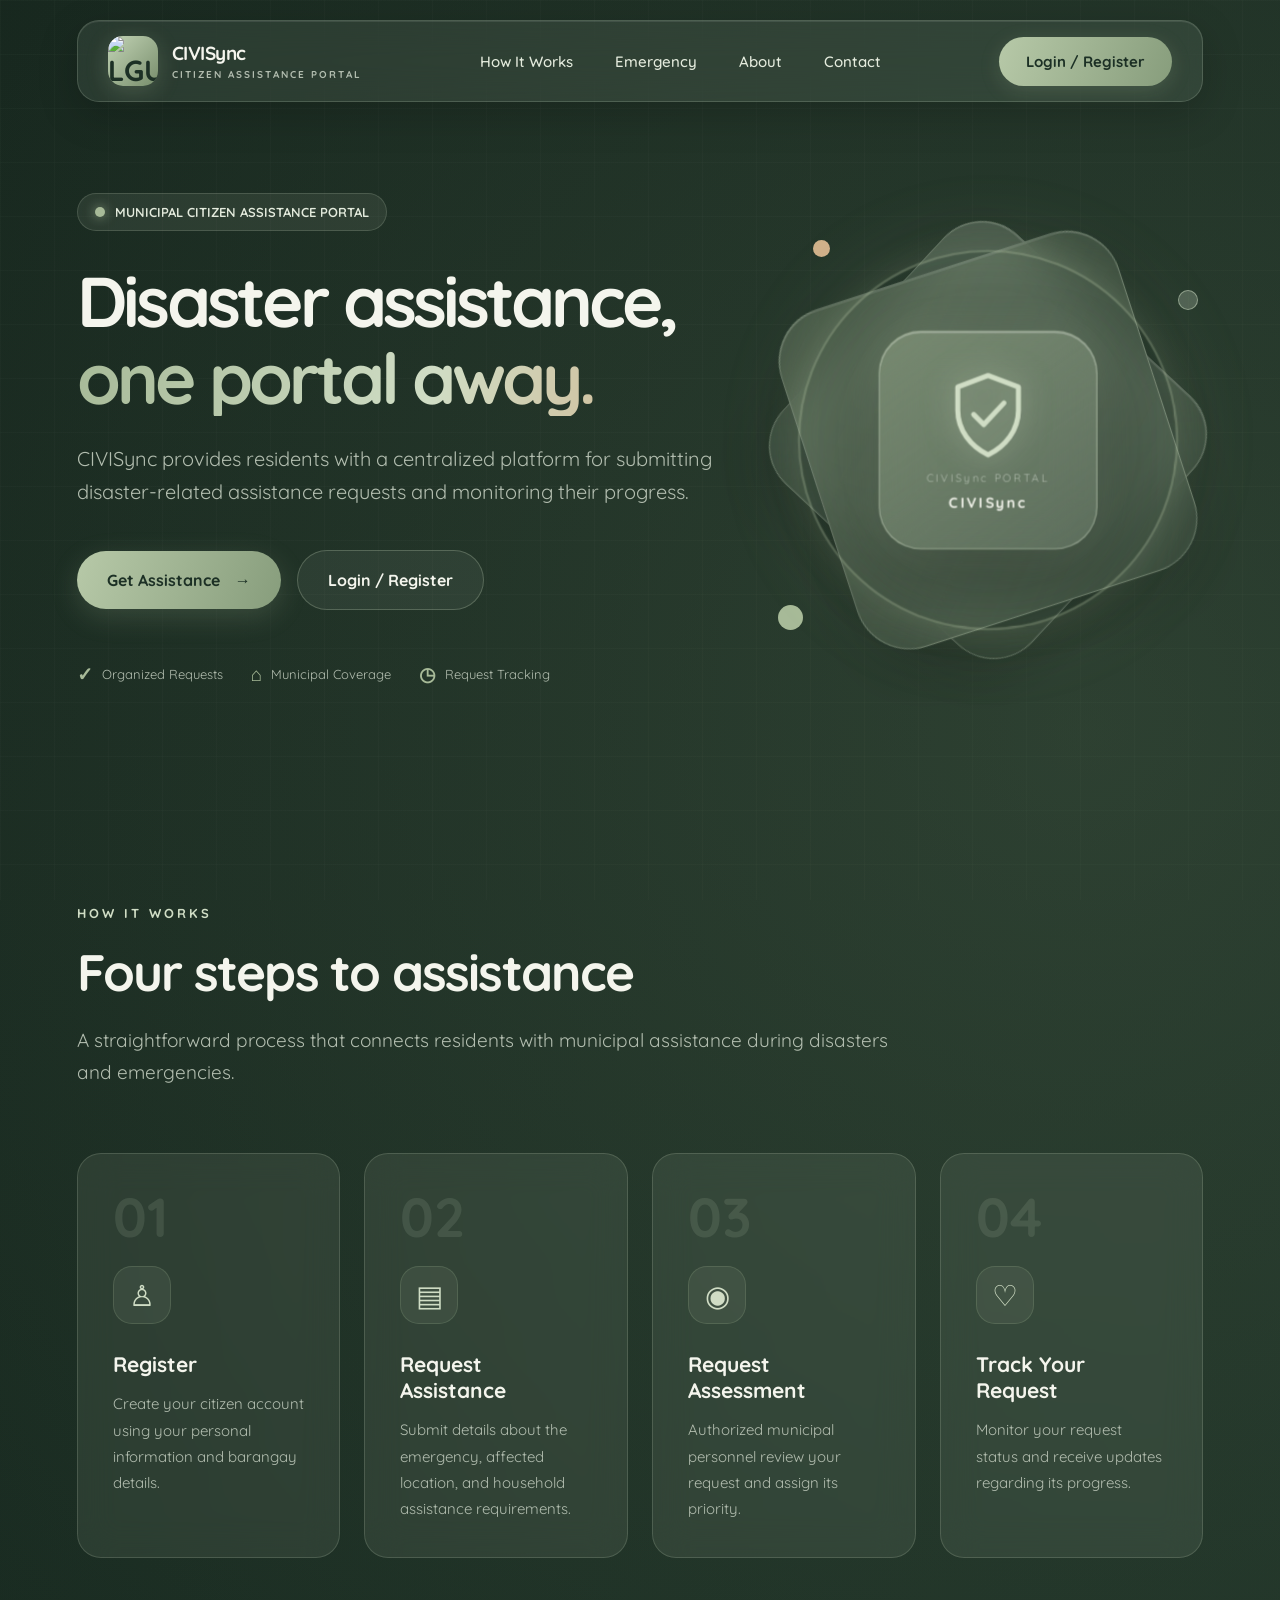
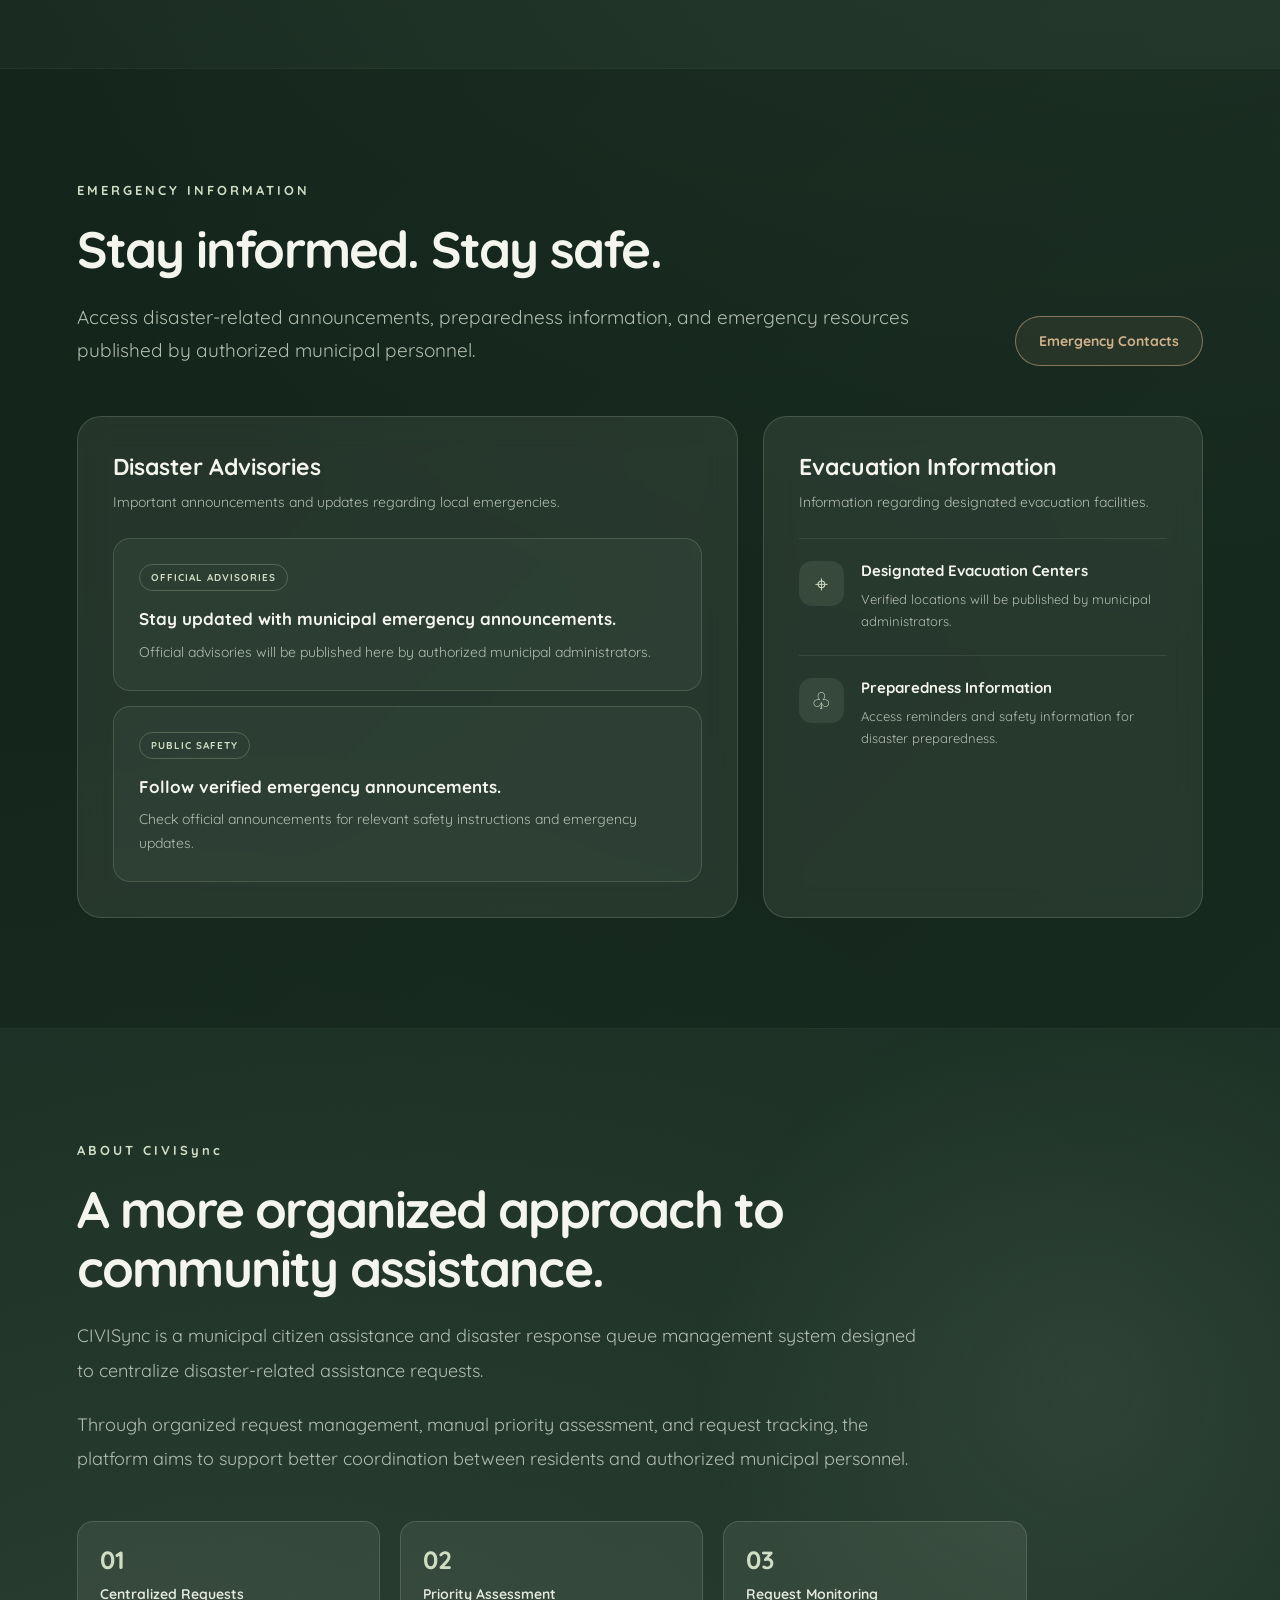
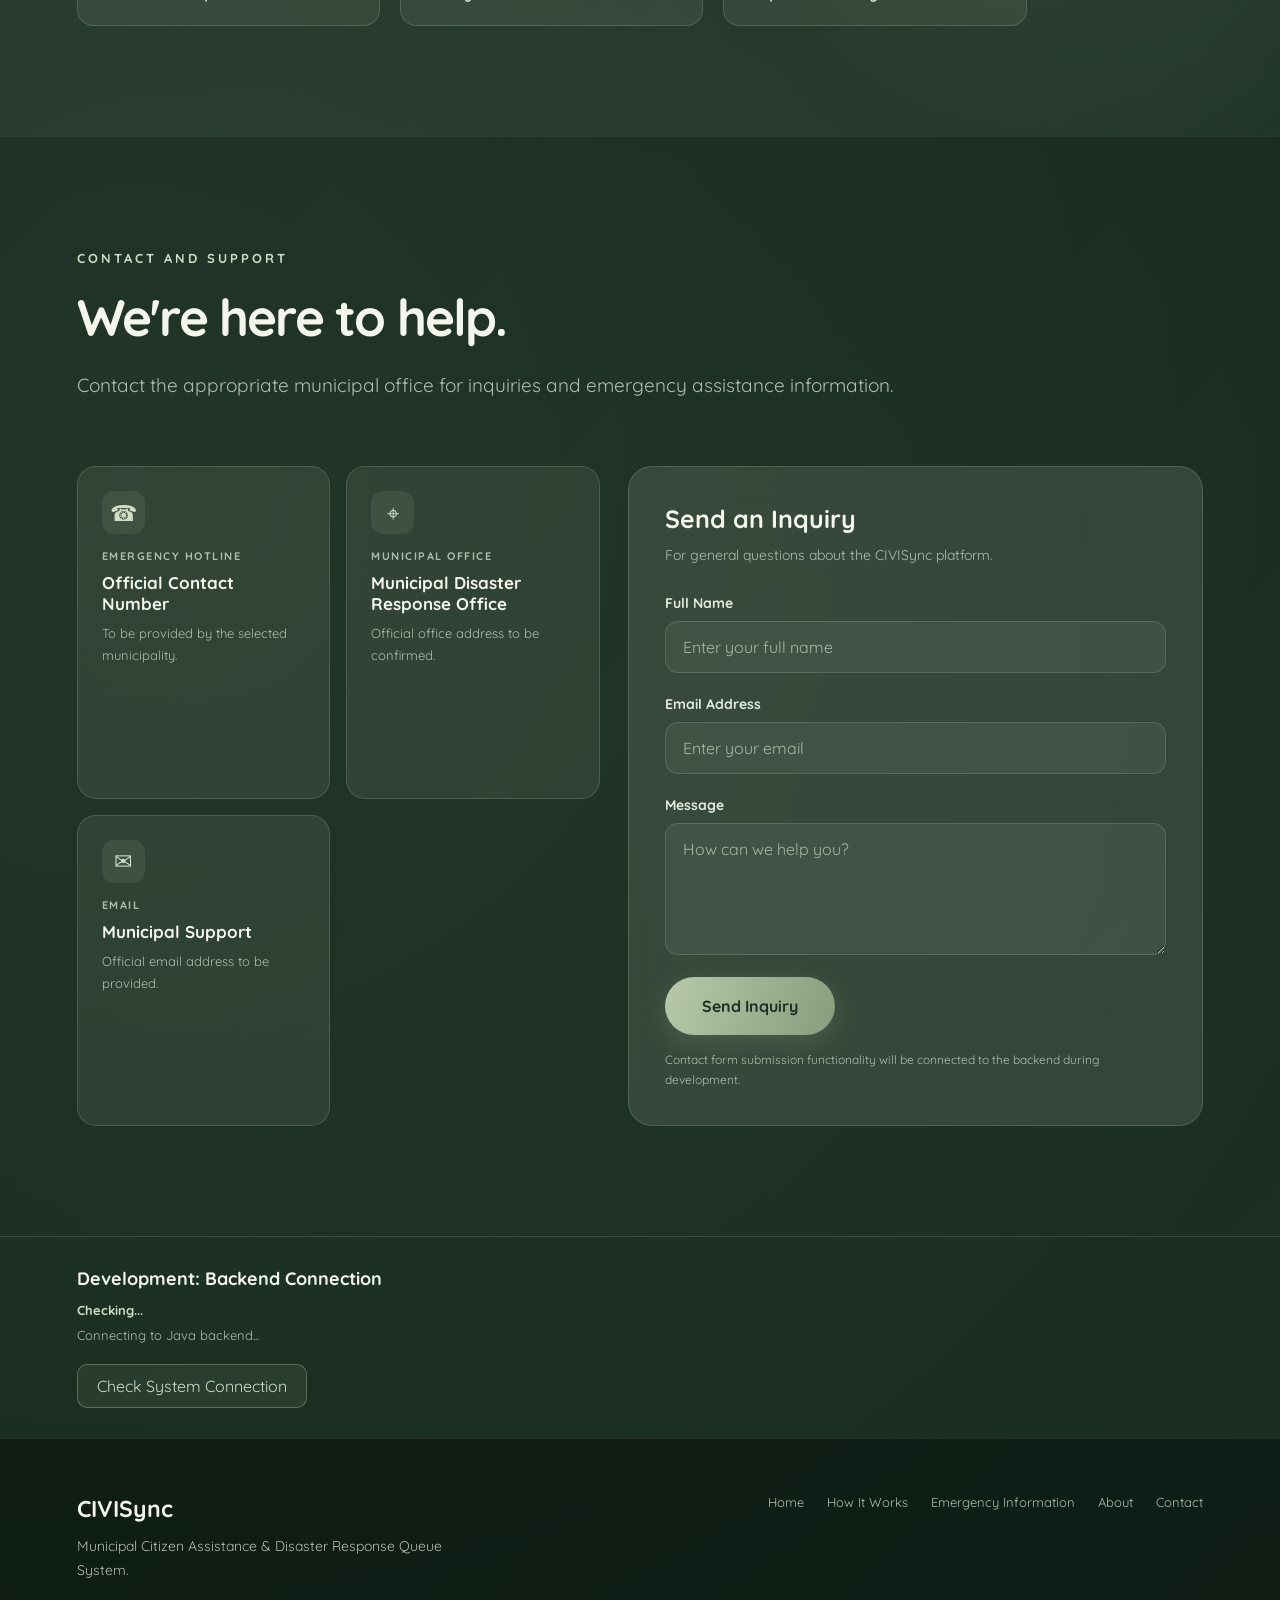
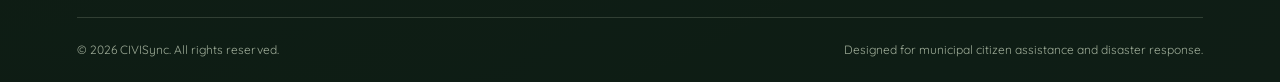
==== docs/index.html @ d0f6348a "Add LGU Assist frontend for GitHub Pages" ====
<!DOCTYPE html>
<html lang="en">

<head>
    <meta charset="UTF-8">
    <meta name="viewport" content="width=device-width, initial-scale=1.0">

    <meta name="description"
          content="CIVISync - Municipal Citizen Assistance and Disaster Response System">

    <title>CIVISync | Citizen Assistance Portal</title>
	
	<link rel="preconnect" href="https://fonts.googleapis.com">
	<link rel="preconnect" href="https://fonts.gstatic.com" crossorigin>
	<link href="https://fonts.googleapis.com/css2?family=Quicksand:wght@300..700&display=swap" rel="stylesheet">

	
	<!-- LGU Assist Favicon -->
	<link
	    rel="icon"
	    type="image/png"
	    sizes="32x32"
	    href="/images/favicon.png"
	>

	<link
	    rel="apple-touch-icon"
	    href="/images/favicon.png"
	>

    <!-- CSS -->
    <link rel="stylesheet" href="css/style.css">
</head>

<body>

    <!-- =====================================
         HEADER / NAVIGATION
    ====================================== -->

    <header class="site-header" id="home">

        <div class="header-container">

            <a href="#home" class="brand">

                <div class="brand-icon">
					<img
					    src="/images/shield-icon.png"
					    alt="LGU Assist Logo"
					>
                </div>

                <div class="brand-text">
                    <strong>CIVISync</strong>
                    <small>CITIZEN ASSISTANCE PORTAL</small>
                </div>

            </a>


            <nav class="main-navigation">

                <a href="#how-it-works">How It Works</a>

                <a href="#emergency">Emergency</a>

                <a href="#about">About</a>

                <a href="#contact">Contact</a>

            </nav>


            <a href="/login.html" class="nav-button">
                Login / Register
            </a>

        </div>

    </header>


    <!-- =====================================
         MAIN CONTENT
    ====================================== -->

    <main>


        <!-- =====================================
             HERO SECTION
        ====================================== -->

        <section class="hero-section">

            <div class="hero-container">

                <div class="hero-content">

                    <span class="hero-badge">
                        <span class="status-dot"></span>
                        MUNICIPAL CITIZEN ASSISTANCE PORTAL
                    </span>


                    <h1>
                        Disaster assistance,

                        <span>one portal away.</span>
                    </h1>


                    <p class="hero-description">

                        CIVISync provides residents with a
                        centralized platform for submitting
                        disaster-related assistance requests
                        and monitoring their progress.

                    </p>


                    <div class="hero-actions">

                        <a href="/login.html" class="primary-button">
                            Get Assistance
                            <span>→</span>
                        </a>


                        <a href="/login.html" class="secondary-button">
                            Login / Register
                        </a>

                    </div>


                    <div class="hero-highlights">

                        <div class="highlight-item">
                            <span>✓</span>
                            Organized Requests
                        </div>

                        <div class="highlight-item">
                            <span>⌂</span>
                            Municipal Coverage
                        </div>

                        <div class="highlight-item">
                            <span>◷</span>
                            Request Tracking
                        </div>

                    </div>

                </div>


                <!-- Decorative Hero Illustration -->


<!-- Parallax 3D Emblem -->

<div class="hero-visual" id="heroVisual" aria-hidden="true">

    <div class="visual-circle" id="heroEmblem">

        <!-- Back glass layer -->
        <div class="visual-card card-back"></div>

        <!-- Middle glass layer -->
        <div class="visual-card card-middle"></div>

        <!-- Central emblem -->
        <div class="visual-card card-front">

            <div class="shield-symbol">

                <svg
                    viewBox="0 0 64 64"
                    width="76"
                    height="76"
                    fill="none"
                    xmlns="http://www.w3.org/2000/svg">

                    <path
                        d="M32 5L53 13V29C53 43 44 54 32 60C20 54 11 43 11 29V13L32 5Z"
                        stroke="#D0DDC5"
                        stroke-width="3.5"
                        stroke-linejoin="round"/>

                    <path
                        d="M22 32L29 39L43 24"
                        stroke="#D0DDC5"
                        stroke-width="3.5"
                        stroke-linecap="round"
                        stroke-linejoin="round"/>

                </svg>

            </div>

            <p>CIVISync PORTAL</p>

            <strong>CIVISync</strong>

        </div>

    </div>


    <!-- Floating particles -->

    <span class="floating-dot dot-one"></span>

    <span class="floating-dot dot-two"></span>

    <span class="floating-dot dot-three"></span>

</div>


            </div>

        </section>



        <!-- =====================================
             HOW IT WORKS SECTION
        ====================================== -->

        <section class="content-section" id="how-it-works">

            <div class="section-container">

                <div class="section-heading">

                    <span class="section-label">
                        HOW IT WORKS
                    </span>

                    <h2>Four steps to assistance</h2>

                    <p>
                        A straightforward process that connects
                        residents with municipal assistance
                        during disasters and emergencies.
                    </p>

                </div>


                <div class="steps-container">


                    <!-- STEP 1 -->

                    <article class="step-card">

                        <span class="step-number">01</span>

                        <div class="step-icon">
                            ♙
                        </div>

                        <h3>Register</h3>

                        <p>
                            Create your citizen account using
                            your personal information and
                            barangay details.
                        </p>

                    </article>



                    <!-- STEP 2 -->

                    <article class="step-card">

                        <span class="step-number">02</span>

                        <div class="step-icon">
                            ▤
                        </div>

                        <h3>Request Assistance</h3>

                        <p>
                            Submit details about the emergency,
                            affected location, and household
                            assistance requirements.
                        </p>

                    </article>



                    <!-- STEP 3 -->

                    <article class="step-card">

                        <span class="step-number">03</span>

                        <div class="step-icon">
                            ◉
                        </div>

                        <h3>Request Assessment</h3>

                        <p>
                            Authorized municipal personnel
                            review your request and assign
                            its priority.
                        </p>

                    </article>



                    <!-- STEP 4 -->

                    <article class="step-card">

                        <span class="step-number">04</span>

                        <div class="step-icon">
                            ♡
                        </div>

                        <h3>Track Your Request</h3>

                        <p>
                            Monitor your request status and
                            receive updates regarding its
                            progress.
                        </p>

                    </article>


                </div>

            </div>

        </section>



        <!-- =====================================
             EMERGENCY INFORMATION SECTION
        ====================================== -->

        <section class="content-section emergency-section"
                 id="emergency">

            <div class="section-container">

                <div class="emergency-heading">

                    <div>

                        <span class="section-label">
                            EMERGENCY INFORMATION
                        </span>

                        <h2>Stay informed. Stay safe.</h2>

                        <p>
                            Access disaster-related announcements,
                            preparedness information, and
                            emergency resources published
                            by authorized municipal personnel.
                        </p>

                    </div>

                    <a href="#contact" class="outline-button">
                        Emergency Contacts
                    </a>

                </div>


                <div class="emergency-content">


                    <!-- DISASTER ADVISORIES -->

                    <div class="advisory-panel">

                        <h3>Disaster Advisories</h3>

                        <p class="panel-description">
                            Important announcements and
                            updates regarding local emergencies.
                        </p>


                        <article class="advisory-card">

                            <span class="advisory-tag">
                                OFFICIAL ADVISORIES
                            </span>

                            <h4>
                                Stay updated with municipal
                                emergency announcements.
                            </h4>

                            <p>
                                Official advisories will be
                                published here by authorized
                                municipal administrators.
                            </p>

                        </article>


                        <article class="advisory-card">

                            <span class="advisory-tag">
                                PUBLIC SAFETY
                            </span>

                            <h4>
                                Follow verified emergency
                                announcements.
                            </h4>

                            <p>
                                Check official announcements
                                for relevant safety instructions
                                and emergency updates.
                            </p>

                        </article>

                    </div>



                    <!-- EVACUATION INFORMATION -->

                    <div class="evacuation-panel">

                        <h3>Evacuation Information</h3>

                        <p class="panel-description">
                            Information regarding designated
                            evacuation facilities.
                        </p>


                        <div class="information-item">

                            <span class="information-icon">
                                ⌖
                            </span>

                            <div>

                                <strong>
                                    Designated Evacuation Centers
                                </strong>

                                <p>
                                    Verified locations will be
                                    published by municipal
                                    administrators.
                                </p>

                            </div>

                        </div>


                        <div class="information-item">

                            <span class="information-icon">
                                ♧
                            </span>

                            <div>

                                <strong>
                                    Preparedness Information
                                </strong>

                                <p>
                                    Access reminders and safety
                                    information for disaster
                                    preparedness.
                                </p>

                            </div>

                        </div>

                    </div>


                </div>

            </div>

        </section>



        <!-- =====================================
             ABOUT SECTION
        ====================================== -->

        <section class="content-section about-section"
                 id="about">

            <div class="section-container">

                <div class="about-content">

                    <span class="section-label">
                        ABOUT CIVISync
                    </span>

                    <h2>
                        A more organized approach
                        to community assistance.
                    </h2>

                    <p>

                        CIVISync is a municipal citizen
                        assistance and disaster response
                        queue management system designed
                        to centralize disaster-related
                        assistance requests.

                    </p>


                    <p>

                        Through organized request management,
                        manual priority assessment, and
                        request tracking, the platform aims
                        to support better coordination
                        between residents and authorized
                        municipal personnel.

                    </p>


                    <div class="about-highlights">

                        <div>
                            <strong>01</strong>
                            <span>Centralized Requests</span>
                        </div>

                        <div>
                            <strong>02</strong>
                            <span>Priority Assessment</span>
                        </div>

                        <div>
                            <strong>03</strong>
                            <span>Request Monitoring</span>
                        </div>

                    </div>

                </div>

            </div>

        </section>



        <!-- =====================================
             CONTACT SECTION
        ====================================== -->

        <section class="content-section contact-section"
                 id="contact">

            <div class="section-container">

                <div class="section-heading">

                    <span class="section-label">
                        CONTACT AND SUPPORT
                    </span>

                    <h2>We're here to help.</h2>

                    <p>
                        Contact the appropriate municipal
                        office for inquiries and emergency
                        assistance information.
                    </p>

                </div>


                <div class="contact-content">


                    <!-- MUNICIPAL CONTACT INFORMATION -->

                    <div class="contact-information">

                        <div class="contact-card">

                            <span class="contact-icon">
                                ☎
                            </span>

                            <div>

                                <small>EMERGENCY HOTLINE</small>

                                <h3>Official Contact Number</h3>

                                <p>
                                    To be provided by the
                                    selected municipality.
                                </p>

                            </div>

                        </div>


                        <div class="contact-card">

                            <span class="contact-icon">
                                ⌖
                            </span>

                            <div>

                                <small>MUNICIPAL OFFICE</small>

                                <h3>Municipal Disaster Response Office</h3>

                                <p>
                                    Official office address
                                    to be confirmed.
                                </p>

                            </div>

                        </div>


                        <div class="contact-card">

                            <span class="contact-icon">
                                ✉
                            </span>

                            <div>

                                <small>EMAIL</small>

                                <h3>Municipal Support</h3>

                                <p>
                                    Official email address
                                    to be provided.
                                </p>

                            </div>

                        </div>

                    </div>


                    <!-- CONTACT FORM -->

                    <div class="contact-form-panel">

                        <h3>Send an Inquiry</h3>

                        <p>
                            For general questions about
                            the CIVISync platform.
                        </p>


                        <form id="contactForm">

                            <label for="contactName">
                                Full Name
                            </label>

                            <input
                                type="text"
                                id="contactName"
                                name="name"
                                placeholder="Enter your full name"
                                required
                            >


                            <label for="contactEmail">
                                Email Address
                            </label>

                            <input
                                type="email"
                                id="contactEmail"
                                name="email"
                                placeholder="Enter your email"
                                required
                            >


                            <label for="contactMessage">
                                Message
                            </label>

                            <textarea
                                id="contactMessage"
                                name="message"
                                placeholder="How can we help you?"
                                rows="5"
                                required
                            ></textarea>


                            <button type="submit"
                                    class="primary-button">

                                Send Inquiry

                            </button>

                            <p class="form-note">
                                Contact form submission
                                functionality will be connected
                                to the backend during development.
                            </p>

                        </form>

                    </div>


                </div>

            </div>

        </section>


        <!-- =====================================
             DEVELOPMENT BACKEND CONNECTION TEST

             Temporary section for development.
             Can be removed before final deployment.
        ====================================== -->

        <section class="system-test-section">

            <div class="section-container">

                <h3>Development: Backend Connection</h3>

                <p id="backendStatus">
                    Checking...
                </p>

                <p id="backendMessage">
                    Connecting to Java backend...
                </p>

                <button
                    type="button"
                    onclick="checkConnection()">

                    Check System Connection

                </button>

            </div>

        </section>


    </main>



    <!-- =====================================
         FOOTER
    ====================================== -->

    <footer class="site-footer">

        <div class="section-container">

            <div class="footer-content">

                <div class="footer-brand">

                    <strong>CIVISync</strong>

                    <p>
                        Municipal Citizen Assistance &
                        Disaster Response Queue System.
                    </p>

                </div>


                <div class="footer-links">

                    <a href="#home">Home</a>

                    <a href="#how-it-works">
                        How It Works
                    </a>

                    <a href="#emergency">
                        Emergency Information
                    </a>

                    <a href="#about">About</a>

                    <a href="#contact">Contact</a>

                </div>

            </div>


            <div class="footer-bottom">

                <p>
                    © 2026 CIVISync. All rights reserved.
                </p>

                <p>
                    Designed for municipal citizen assistance
                    and disaster response.
                </p>

            </div>

        </div>

    </footer>


    <!-- JAVASCRIPT -->

    <script src="/js/home.js"></script>

</body>

</html>
---- docs/css/style.css ----
/* =========================================================
   LGU ASSIST
   Municipal Citizen Assistance & Disaster Response System

   DESIGN SYSTEM:
   Dark navy + glassmorphism + teal accents
========================================================= */


/* =========================================================
   1. GLOBAL SETTINGS
========================================================= */





:root {
    --navy-dark: #081b33;
    --navy: #0b2340;
    --navy-light: #193651;

    --glass: rgba(255, 255, 255, 0.085);
    --glass-strong: rgba(255, 255, 255, 0.12);

    --glass-border: rgba(255, 255, 255, 0.13);

    --teal: #45cabb;
    --teal-light: #70e2d4;
    --teal-dark: #239e96;

    --white: #f7f9fc;
    --text-light: #d9e3ee;
    --text-muted: #9aacc0;

    --orange: #f5b86b;

    --card-radius: 24px;
    --small-radius: 12px;

    --content-width: 1430px;
}


* {
    margin: 0;
    padding: 0;
    box-sizing: border-box;
}


html {
    scroll-behavior: smooth;
    scroll-padding-top: 110px;
}


body {
    min-height: 100vh;	

    font-family: Quicksand, sans-serif;

    background:
        radial-gradient(
            circle at 85% 15%,
            rgba(48, 112, 146, 0.22),
            transparent 35%
        ),
        radial-gradient(
            circle at 10% 75%,
            rgba(28, 121, 127, 0.13),
            transparent 35%
        ),
        linear-gradient(
            135deg,
            var(--navy-dark),
            var(--navy) 55%,
            #102f4b
        );

    color: var(--white);

    overflow-x: hidden;
}



/* Subtle background grid */

body::before {
    content: "";

    position: fixed;

    inset: 0;

    background-image:
        linear-gradient(
            rgba(255, 255, 255, 0.018) 1px,
            transparent 1px
        ),
        linear-gradient(
            90deg,
            rgba(255, 255, 255, 0.018) 1px,
            transparent 1px
        );

    background-size: 54px 54px;

    pointer-events: none;

    z-index: 0;
}


a {
    text-decoration: none;
    color: inherit;
}


button,
input,
textarea {
    font: inherit;
}


button {
    cursor: pointer;
}


main,
header,
footer {
    position: relative;
    z-index: 1;
}


.section-container {
    width: min(1430px, 88%);
    margin: 0 auto;
}


/* =========================================================
   2. NAVIGATION BAR
========================================================= */

.site-header {
    position: sticky;

    top: 18px;

    z-index: 1000;

    width: min(1430px, 88%);

    margin: 20px auto 0;
}


.header-container {

    min-height: 82px;

    padding: 12px 30px;

    display: flex;

    align-items: center;

    justify-content: space-between;

    gap: 25px;

    background: rgba(255, 255, 255, 0.075);

    border: 1px solid var(--glass-border);

    border-radius: 22px;

    backdrop-filter: blur(22px);

    -webkit-backdrop-filter: blur(22px);

    box-shadow:
        0 12px 40px rgba(0, 0, 0, 0.15),
        inset 0 1px 0 rgba(255, 255, 255, 0.08);
}


/* Logo */

.brand {

    display: flex;

    align-items: center;

    gap: 14px;

    flex-shrink: 0;

}


.brand-icon {

    width: 50px;

    height: 50px;

    display: flex;

    align-items: center;

    justify-content: center;

    border-radius: 15px;

    background:
        linear-gradient(
            135deg,
            var(--teal),
            var(--teal-dark)
        );

    color: var(--navy-dark);

    font-size: 29px;

    font-weight: bold;

    box-shadow: 0 5px 20px rgba(69, 202, 187, 0.2);

}


.brand-text {

    display: flex;

    flex-direction: column;

    gap: 3px;

}


.brand-text strong {

    font-size: 19px;

    font-weight: 700;

    letter-spacing: -0.5px;

}


.brand-text small {

    font-size: 10px;

    letter-spacing: 2px;

    font-weight: 700;

    color: var(--text-muted);

}


/* Navigation Links */

.main-navigation {

    display: flex;

    align-items: center;

    gap: 42px;

}


.main-navigation a {

    font-size: 15px;

    font-weight: 550;

    color: var(--text-light);

    transition: 0.25s ease;

}


.main-navigation a:hover {

    color: var(--teal);

}


/* Navigation Button */

.nav-button {

    padding: 15px 27px;

    border-radius: 50px;

    background:
        linear-gradient(
            110deg,
            var(--teal),
            #36b9ac
        );

    color: #062b35;

    font-size: 15px;

    font-weight: 700;

    white-space: nowrap;

    transition: 0.25s ease;

    box-shadow: 0 5px 20px rgba(69, 202, 187, 0.15);

}


.nav-button:hover {

    transform: translateY(-2px);

    box-shadow: 0 9px 25px rgba(69, 202, 187, 0.3);

}

		

/* =========================================================
   3. HERO SECTION
========================================================= */

.hero-section {

    min-height: 690px;

    display: flex;

    align-items: center;

    padding: 65px 0 80px;

}


.hero-container {

    width: min(1430px, 88%);

    margin: 0 auto;

    display: grid;

    grid-template-columns: 1.2fr 0.8fr;

    align-items: center;

    gap: 50px;

}


.hero-content {

    position: relative;

    z-index: 2;

}


/* Hero Badge */

.hero-badge {

    display: inline-flex;

    align-items: center;

    gap: 10px;

    padding: 10px 17px;

    border-radius: 50px;

    border: 1px solid var(--glass-border);

    background: var(--glass);

    color: var(--text-light);

    font-size: 13px;

    font-weight: 650;

    margin-bottom: 32px;

}


.status-dot {

    width: 10px;

    height: 10px;

    background: var(--teal);

    border-radius: 50%;

    box-shadow: 0 0 12px var(--teal);

}


/* Main Heading */

.hero-content h1 {

    max-width: 800px;

    font-size: clamp(48px, 5.5vw, 86px);

    font-weight: 700;

    line-height: 1.08;

    letter-spacing: -4px;

    margin-bottom: 26px;

}


.hero-content h1 span {

    display: block;

    background:
        linear-gradient(
            100deg,
            #48d3c5,
            #8ce0d2 55%,
            #f1c578
        );

    background-clip: text;

    -webkit-background-clip: text;

    color: transparent;

}


.hero-description {

    max-width: 720px;

    color: var(--text-muted);

    font-size: 20px;

    line-height: 1.65;

    margin-bottom: 42px;

}


/* Hero Buttons */

.hero-actions {

    display: flex;

    align-items: center;

    flex-wrap: wrap;

    gap: 16px;

}


.primary-button {

    display: inline-flex;

    align-items: center;

    justify-content: center;

    gap: 15px;

    padding: 19px 30px;

    border: none;

    border-radius: 50px;

    background:
        linear-gradient(
            110deg,
            var(--teal),
            #39b8a9
        );

    color: #062b35;

    font-weight: 700;

    font-size: 16px;

    box-shadow: 0 8px 28px rgba(69, 202, 187, 0.23);

    transition: 0.25s ease;

}


.primary-button:hover {

    transform: translateY(-3px);

    box-shadow: 0 12px 35px rgba(69, 202, 187, 0.32);

}


.secondary-button {

    display: inline-flex;

    align-items: center;

    justify-content: center;

    padding: 19px 30px;

    border-radius: 50px;

    border: 1px solid var(--glass-border);

    background: var(--glass);

    color: var(--white);

    font-size: 16px;

    font-weight: 700;

    transition: 0.25s ease;

}


.secondary-button:hover {

    background: var(--glass-strong);

    border-color: var(--teal);

}


/* Hero Highlights */

.hero-highlights {

    margin-top: 52px;

    display: flex;

    flex-wrap: wrap;

    gap: 28px;

}


.highlight-item {

    display: flex;

    align-items: center;

    gap: 9px;

    color: var(--text-muted);

    font-size: 13px;

}


.highlight-item span {

    color: var(--teal);

    font-size: 19px;

    font-weight: bold;

}


/* =========================================================
   4. HERO DECORATIVE ILLUSTRATION
========================================================= */

.hero-visual {

    min-height: 470px;

    display: flex;

    align-items: center;

    justify-content: center;

    position: relative;

}


.visual-circle {

    width: 370px;

    height: 370px;

    position: relative;

    display: flex;

    align-items: center;

    justify-content: center;

}


.visual-circle::before {

    content: "";

    position: absolute;

    width: 320px;

    height: 320px;

    border-radius: 50%;

    border: 2px solid rgba(94, 221, 210, 0.25);

    box-shadow: 0 0 65px rgba(69, 202, 187, 0.13);

}


.visual-card {

    position: absolute;

    width: 310px;

    height: 310px;

    border: 1px solid rgba(255, 255, 255, 0.24);

    border-radius: 48px;

    backdrop-filter: blur(20px);

    -webkit-backdrop-filter: blur(20px);

    background: rgba(255, 255, 255, 0.10);

}


.card-back {

    transform: rotate(43deg);

    background: rgba(255, 255, 255, 0.09);

}


.card-middle {

    transform: rotate(-18deg);

    background: rgba(255, 255, 255, 0.13);

}


.card-front {

    width: 180px;

    height: 180px;

    border-radius: 35px;

    transform: rotate(0deg);

    display: flex;

    flex-direction: column;

    align-items: center;

    justify-content: center;

    gap: 8px;

    background: rgba(255, 255, 255, 0.16);

    box-shadow: 0 15px 40px rgba(0, 0, 0, 0.2);

}


.shield-symbol {

    font-size: 70px;

    line-height: 1;

    color: var(--teal-light);

}


.card-front p {

    font-size: 9px;

    letter-spacing: 2px;

    color: var(--text-muted);

}


.card-front strong {

    font-size: 12px;

    letter-spacing: 2px;

}


/* Floating dots */

.floating-dot {

    position: absolute;

    width: 17px;

    height: 17px;

    border-radius: 50%;

}


.dot-one {

    background: var(--orange);

    top: 35px;

    left: 40px;

}


.dot-two {

    background: var(--teal);

    bottom: 45px;

    left: 5px;

    width: 25px;

    height: 25px;

}


.dot-three {

    background: rgba(255, 255, 255, 0.18);

    border: 1px solid rgba(255, 255, 255, 0.35);

    top: 85px;

    right: 5px;

    width: 20px;

    height: 20px;

}


/* =========================================================
   5. GENERAL CONTENT SECTIONS
========================================================= */

.content-section {

    padding: 110px 0;

}


.section-heading {

    margin-bottom: 65px;

}


.section-label {

    display: inline-block;

    color: var(--teal);

    font-size: 13px;

    font-weight: 700;

    letter-spacing: 3px;

    margin-bottom: 22px;

}


.section-heading h2,
.emergency-heading h2,
.about-content h2 {

    font-size: clamp(34px, 4vw, 58px);

    font-weight: 700;

    letter-spacing: -1.8px;

    line-height: 1.15;

    margin-bottom: 22px;

}


.section-heading > p,
.emergency-heading p {

    max-width: 850px;

    color: var(--text-muted);

    font-size: 19px;

    line-height: 1.7;

}


/* =========================================================
   6. HOW IT WORKS
========================================================= */

.steps-container {

    display: grid;

    grid-template-columns: repeat(4, 1fr);

    gap: 24px;

}


.step-card {

    position: relative;

    min-height: 315px;

    padding: 35px;

    border: 1px solid var(--glass-border);

    border-radius: var(--card-radius);

    background: var(--glass);

    backdrop-filter: blur(18px);

    -webkit-backdrop-filter: blur(18px);

    overflow: hidden;

    transition: 0.3s ease;

}


.step-card:hover {

    transform: translateY(-7px);

    background: var(--glass-strong);

    border-color: rgba(69, 202, 187, 0.4);

    box-shadow: 0 18px 40px rgba(0, 0, 0, 0.16);

}


.step-number {

    display: block;

    font-size: 55px;

    font-weight: 700;

    line-height: 1;

    color: rgba(255, 255, 255, 0.09);

    margin-bottom: 22px;

}


.step-icon {

    width: 58px;

    height: 58px;

    display: flex;

    align-items: center;

    justify-content: center;

    border: 1px solid var(--glass-border);

    border-radius: 19px;

    background: rgba(255, 255, 255, 0.08);

    color: var(--teal);

    font-size: 29px;

    margin-bottom: 27px;

}


.step-card h3 {

    font-size: 21px;

    font-weight: 700;

    margin-bottom: 14px;

}


.step-card p {

    font-size: 15px;

    color: var(--text-muted);

    line-height: 1.75;

}


/* =========================================================
   7. EMERGENCY INFORMATION
========================================================= */

.emergency-section {

    background: rgba(4, 18, 36, 0.28);

    border-top: 1px solid rgba(255, 255, 255, 0.045);

    border-bottom: 1px solid rgba(255, 255, 255, 0.045);

}


.emergency-heading {

    display: flex;

    align-items: flex-end;

    justify-content: space-between;

    gap: 35px;

    margin-bottom: 50px;

}


.outline-button {

    padding: 15px 23px;

    flex-shrink: 0;

    border: 1px solid rgba(245, 184, 107, 0.55);

    border-radius: 50px;

    background: rgba(245, 184, 107, 0.07);

    color: var(--orange);

    font-size: 14px;

    font-weight: 700;

    transition: 0.25s ease;

}


.outline-button:hover {

    background: rgba(245, 184, 107, 0.15);

}


.emergency-content {

    display: grid;

    grid-template-columns: 1.2fr 0.8fr;

    gap: 25px;

}


.advisory-panel,
.evacuation-panel {

    padding: 35px;

    border: 1px solid var(--glass-border);

    border-radius: var(--card-radius);

    background: var(--glass);

    backdrop-filter: blur(15px);

}


.advisory-panel h3,
.evacuation-panel h3 {

    font-size: 23px;

    margin-bottom: 10px;

}


.panel-description {

    font-size: 14px;

    color: var(--text-muted);

    line-height: 1.6;

    margin-bottom: 25px;

}


.advisory-card {

    padding: 25px;

    margin-bottom: 15px;

    border-radius: 17px;

    border: 1px solid var(--glass-border);

    background: rgba(255, 255, 255, 0.055);

}


.advisory-card:last-child {

    margin-bottom: 0;

}


.advisory-tag {

    display: inline-block;

    padding: 6px 11px;

    margin-bottom: 15px;

    border: 1px solid rgba(69, 202, 187, 0.3);

    border-radius: 50px;

    color: var(--teal);

    font-size: 10px;

    font-weight: 700;

    letter-spacing: 1px;

}


.advisory-card h4 {

    font-size: 17px;

    line-height: 1.5;

    margin-bottom: 9px;

}


.advisory-card p {

    color: var(--text-muted);

    font-size: 14px;

    line-height: 1.7;

}


/* Evacuation information */

.information-item {

    display: flex;

    align-items: flex-start;

    gap: 17px;

    padding: 22px 0;

    border-top: 1px solid rgba(255, 255, 255, 0.09);

}


.information-icon {

    display: flex;

    align-items: center;

    justify-content: center;

    flex-shrink: 0;

    width: 45px;

    height: 45px;

    border-radius: 13px;

    color: var(--teal);

    background: rgba(69, 202, 187, 0.1);

    font-size: 23px;

}


.information-item strong {

    display: block;

    margin-bottom: 8px;

    font-size: 15px;

}


.information-item p {

    font-size: 13px;

    line-height: 1.7;

    color: var(--text-muted);

}


/* =========================================================
   8. ABOUT SECTION
========================================================= */

.about-section {

    background:
        radial-gradient(
            circle at 85% 50%,
            rgba(69, 202, 187, 0.09),
            transparent 35%
        );

}


.about-content {

    max-width: 950px;

}


.about-content h2 {

    max-width: 850px;

}


.about-content > p {

    color: var(--text-muted);

    font-size: 18px;

    line-height: 1.9;

    margin-bottom: 20px;

    max-width: 850px;

}


.about-highlights {

    display: grid;

    grid-template-columns: repeat(3, 1fr);

    gap: 20px;

    margin-top: 45px;

}


.about-highlights div {

    display: flex;

    flex-direction: column;

    gap: 10px;

    padding: 22px;

    border: 1px solid var(--glass-border);

    border-radius: 16px;

    background: var(--glass);

}


.about-highlights strong {

    color: var(--teal);

    font-size: 25px;

}


.about-highlights span {

    color: var(--text-light);

    font-size: 14px;

    font-weight: 650;

}


/* =========================================================
   9. CONTACT SECTION
========================================================= */

.contact-section {

    background: rgba(4, 18, 36, 0.28);

    border-top: 1px solid rgba(255, 255, 255, 0.05);

}


.contact-content {

    display: grid;

    grid-template-columns: 1fr 1.1fr;

    gap: 28px;

    align-items: stretch;

}


.contact-information {

    display: grid;

    grid-template-columns: repeat(2, 1fr);

    gap: 16px;

}


.contact-card {

    display: flex;

    flex-direction: column;

    gap: 15px;

    padding: 24px;

    border: 1px solid var(--glass-border);

    border-radius: 19px;

    background: var(--glass);

}


.contact-icon {

    width: 43px;

    height: 43px;

    display: flex;

    align-items: center;

    justify-content: center;

    background: rgba(69, 202, 187, 0.1);

    border-radius: 12px;

    color: var(--teal);

    font-size: 22px;

}


.contact-card small {

    display: block;

    color: var(--text-muted);

    font-size: 11px;

    letter-spacing: 1.5px;

    font-weight: 700;

    margin-bottom: 9px;

}


.contact-card h3 {

    font-size: 17px;

    margin-bottom: 8px;

}


.contact-card p {

    color: var(--text-muted);

    font-size: 13px;

    line-height: 1.7;

}


.contact-form-panel {

    padding: 36px;

    border: 1px solid var(--glass-border);

    border-radius: var(--card-radius);

    background: var(--glass-strong);

    backdrop-filter: blur(18px);

    -webkit-backdrop-filter: blur(18px);

}


.contact-form-panel h3 {

    font-size: 25px;

    margin-bottom: 12px;

}


.contact-form-panel > p {

    color: var(--text-muted);

    font-size: 14px;

    margin-bottom: 30px;

}


.contact-form-panel form {

    display: flex;

    flex-direction: column;

}


.contact-form-panel label {

    color: var(--text-light);

    font-size: 14px;

    font-weight: 700;

    margin-bottom: 9px;

}


.contact-form-panel input,
.contact-form-panel textarea {

    width: 100%;

    padding: 15px 17px;

    margin-bottom: 22px;

    color: var(--white);

    background: rgba(255, 255, 255, 0.065);

    border: 1px solid var(--glass-border);

    border-radius: 13px;

    outline: none;

    transition: 0.2s ease;

}


.contact-form-panel input::placeholder,
.contact-form-panel textarea::placeholder {

    color: #8ca1b6;

}


.contact-form-panel input:focus,
.contact-form-panel textarea:focus {

    border-color: var(--teal);

    box-shadow: 0 0 0 3px rgba(69, 202, 187, 0.1);

}


.contact-form-panel textarea {

    resize: vertical;

    min-height: 130px;

}


.contact-form-panel button {

    align-self: flex-start;

    min-width: 170px;

}


.form-note {

    margin-top: 15px;

    color: var(--text-muted);

    font-size: 12px;

    line-height: 1.6;

}


/* =========================================================
   10. BACKEND CONNECTION TEST
========================================================= */

.system-test-section {

    padding: 30px 0;

    background: rgba(0, 0, 0, 0.15);

    border-top: 1px solid var(--glass-border);

}


.system-test-section h3 {

    margin-bottom: 12px;

    font-size: 18px;

}


.system-test-section p {

    color: var(--text-muted);

    font-size: 13px;

    margin-bottom: 9px;

}


#backendStatus {

    color: var(--teal);

    font-weight: 700;

}


.system-test-section button {

    margin-top: 12px;

    padding: 11px 19px;

    border: 1px solid rgba(69, 202, 187, 0.4);

    border-radius: 10px;

    background: rgba(69, 202, 187, 0.1);

    color: var(--teal);

    transition: 0.2s ease;

}


.system-test-section button:hover {

    background: rgba(69, 202, 187, 0.2);

}


/* =========================================================
   11. FOOTER
========================================================= */

.site-footer {

    padding: 55px 0 25px;

    background: rgba(3, 13, 28, 0.55);

    border-top: 1px solid var(--glass-border);

}


.footer-content {

    display: flex;

    justify-content: space-between;

    align-items: flex-start;

    gap: 35px;

    padding-bottom: 35px;

}


.footer-brand strong {

    font-size: 23px;

    color: var(--white);

}


.footer-brand p {

    max-width: 400px;

    margin-top: 12px;

    color: var(--text-muted);

    font-size: 14px;

    line-height: 1.7;

}


.footer-links {

    display: flex;

    flex-wrap: wrap;

    gap: 23px;

}


.footer-links a {

    color: var(--text-muted);

    font-size: 13px;

    transition: 0.2s ease;

}


.footer-links a:hover {

    color: var(--teal);

}


.footer-bottom {

    display: flex;

    justify-content: space-between;

    flex-wrap: wrap;

    gap: 15px;

    padding-top: 24px;

    border-top: 1px solid var(--glass-border);

}


.footer-bottom p {

    color: #8396aa;

    font-size: 12px;

}


/* =========================================================
   12. RESPONSIVE DESIGN — TABLETS
========================================================= */

@media (max-width: 1050px) {

    .header-container {

        padding: 12px 20px;

    }


    .main-navigation {

        gap: 20px;

    }


    .main-navigation a {

        font-size: 13px;

    }


    .hero-container {

        grid-template-columns: 1fr 0.7fr;

        gap: 20px;

    }


    .hero-content h1 {

        font-size: 56px;

    }


    .visual-circle {

        transform: scale(0.8);

    }


    .steps-container {

        grid-template-columns: repeat(2, 1fr);

    }


    .emergency-content {

        grid-template-columns: 1fr;

    }


    .contact-content {

        grid-template-columns: 1fr;

    }

}


/* =========================================================
   13. RESPONSIVE DESIGN — MOBILE
========================================================= */

@media (max-width: 700px) {

    .section-container,
    .hero-container,
    .site-header {

        width: 92%;

    }


    .site-header {

        top: 8px;

        margin-top: 10px;

    }


    .header-container {

        min-height: 70px;

        padding: 10px 14px;

        flex-wrap: wrap;

        border-radius: 17px;

        gap: 13px;

    }


    .brand-icon {

        width: 42px;

        height: 42px;

    }


    .brand-text strong {

        font-size: 16px;

    }


    .brand-text small {

        font-size: 8px;

    }


    .main-navigation {

        width: 100%;

        order: 3;

        justify-content: space-between;

        gap: 10px;

        overflow-x: auto;

        padding: 7px 0;

    }


    .main-navigation a {

        font-size: 12px;

        white-space: nowrap;

    }


    .nav-button {

        padding: 12px 17px;

        font-size: 12px;

    }


    .hero-section {

        padding: 75px 0 65px;

        min-height: auto;

    }


    .hero-container {

        grid-template-columns: 1fr;

    }


    .hero-content h1 {

        font-size: 48px;

        letter-spacing: -2px;

    }


    .hero-description {

        font-size: 16px;

    }


    .hero-badge {

        font-size: 10px;

    }


    .hero-highlights {

        gap: 15px;

    }


    .hero-visual {

        min-height: 330px;

    }


    .visual-circle {

        transform: scale(0.7);

    }


    .content-section {

        padding: 75px 0;

    }


    .section-heading {

        margin-bottom: 40px;

    }


    .section-heading h2,
    .emergency-heading h2,
    .about-content h2 {

        font-size: 36px;

    }


    .section-heading > p,
    .emergency-heading p {

        font-size: 16px;

    }


    .steps-container {

        grid-template-columns: 1fr;

    }


    .step-card {

        min-height: 260px;

    }


    .emergency-heading {

        flex-direction: column;

        align-items: flex-start;

    }


    .advisory-panel,
    .evacuation-panel {

        padding: 23px;

    }


    .about-highlights {

        grid-template-columns: 1fr;

    }


    .contact-information {

        grid-template-columns: 1fr;

    }


    .contact-form-panel {

        padding: 23px;

    }


    .footer-content {

        flex-direction: column;

    }


    .footer-bottom {

        flex-direction: column;

    }

}


/* =========================================================
   14. ACCESSIBILITY AND MOTION
========================================================= */

a:focus-visible,
button:focus-visible,
input:focus-visible,
textarea:focus-visible {

    outline: 2px solid var(--teal-light);

    outline-offset: 4px;

}


@media (prefers-reduced-motion: reduce) {

    *,
    *::before,
    *::after {

        scroll-behavior: auto !important;

        animation-duration: 0.01ms !important;

        transition-duration: 0.01ms !important;

    }

}


/* =========================================================
   LGU ASSIST — INTERACTIVE 3D PARALLAX EMBLEM
========================================================= */


/* 3D perspective container */

.hero-visual {

    perspective: 1200px;

    perspective-origin: center center;

    transform-style: preserve-3d;

    overflow: visible;

}


/* Main rotating emblem */

.visual-circle {

    transform-style: preserve-3d;

    transform:
        scale(var(--emblem-scale, 1))
        rotateX(var(--tilt-x, 0deg))
        rotateY(var(--tilt-y, 0deg));

    transition:
        transform 0.18s ease-out;

    will-change: transform;

}


/* Glowing circular orbit */

.visual-circle::before {

    transform: translateZ(25px);

    border-color: rgba(94, 221, 210, 0.32);

    box-shadow:
        0 0 30px rgba(69, 202, 187, 0.12),
        0 0 75px rgba(69, 202, 187, 0.12),
        inset 0 0 40px rgba(69, 202, 187, 0.06);

}


/* Common glass layers */

.visual-card {

    transform-style: preserve-3d;

    backface-visibility: hidden;

    -webkit-backface-visibility: hidden;

    border: 1px solid rgba(255, 255, 255, 0.23);

    box-shadow:
        0 20px 60px rgba(0, 0, 0, 0.15),
        inset 0 1px 0 rgba(255, 255, 255, 0.14);

}


/* Back layer */

.card-back {

    transform:
        translateZ(-55px)
        rotate(43deg);

    background:
        linear-gradient(
            135deg,
            rgba(255, 255, 255, 0.18),
            rgba(255, 255, 255, 0.035)
        );

}


/* Middle layer */

.card-middle {

    transform:
        translateZ(-5px)
        rotate(-18deg);

    background:
        linear-gradient(
            135deg,
            rgba(173, 215, 229, 0.25),
            rgba(255, 255, 255, 0.06)
        );

}


/* Front emblem */

.card-front {

    transform: translateZ(65px);

    background:
        linear-gradient(
            145deg,
            rgba(160, 224, 226, 0.34),
            rgba(255, 255, 255, 0.11)
        );

    border: 1px solid rgba(255, 255, 255, 0.32);

    box-shadow:
        0 25px 65px rgba(0, 0, 0, 0.22),
        inset 0 1px 0 rgba(255, 255, 255, 0.30),
        0 0 35px rgba(69, 202, 187, 0.14);

}


/* Shield emblem */

.shield-symbol {

    display: flex;

    align-items: center;

    justify-content: center;

    filter:
        drop-shadow(0 0 12px rgba(117, 229, 216, 0.5));

}


/* Individual floating particles */

.floating-dot {

    transition: transform 0.25s ease-out;

    will-change: transform;

}


.dot-one {

    transform:
        translate3d(
            var(--dot-one-x, 0px),
            var(--dot-one-y, 0px),
            0
        );

}


.dot-two {

    transform:
        translate3d(
            var(--dot-two-x, 0px),
            var(--dot-two-y, 0px),
            0
        );

}


.dot-three {

    transform:
        translate3d(
            var(--dot-three-x, 0px),
            var(--dot-three-y, 0px),
            0
        );

}


/* Smoothly reset when mouse leaves */

.hero-visual .visual-circle {

    transition:
        transform 0.35s cubic-bezier(0.2, 0.8, 0.2, 1);

}


/* Preserve mobile emblem sizing */

@media (max-width: 700px) {

    .visual-circle {

        --emblem-scale: 0.7;

    }

}


/* Respect reduced-motion preferences */

@media (prefers-reduced-motion: reduce) {

    .visual-circle,
    .floating-dot {

        transition: none !important;

    }

}


/* =========================================================
   LGU ASSIST — SAGE GREEN THEME
   Forest Green + Sage + Warm Ivory
========================================================= */


/* 1. COLOR VARIABLES */

:root {

    --navy-dark: #14241C;
    --navy: #1C3025;
    --navy-light: #2A4333;

    --glass: rgba(212, 226, 205, 0.085);
    --glass-strong: rgba(212, 226, 205, 0.13);

    --glass-border: rgba(205, 222, 196, 0.18);

    --teal: #A7BA98;
    --teal-light: #D0DDC5;
    --teal-dark: #788E6C;

    --white: #F4F5ED;
    --text-light: #E4EBDD;
    --text-muted: #B2BDAF;

    --orange: #D0B18A;

}


/* 2. MAIN BACKGROUND */

body {

    background:
        radial-gradient(
            circle at 85% 15%,
            rgba(120, 142, 108, 0.22),
            transparent 36%
        ),

        radial-gradient(
            circle at 10% 75%,
            rgba(167, 186, 152, 0.12),
            transparent 35%
        ),

        linear-gradient(
            135deg,
            #14241C,
            #1C3025 55%,
            #243B2D
        );

    color: var(--white);

}


/* Background grid */

body::before {

    background-image:

        linear-gradient(
            rgba(212, 226, 205, 0.025) 1px,
            transparent 1px
        ),

        linear-gradient(
            90deg,
            rgba(212, 226, 205, 0.025) 1px,
            transparent 1px
        );

}


/* 3. NAVIGATION BAR */

.header-container {

    background: rgba(212, 226, 205, 0.09);

    border-color: rgba(212, 226, 205, 0.19);

    box-shadow:
        0 12px 40px rgba(0, 0, 0, 0.18),
        inset 0 1px 0 rgba(255, 255, 255, 0.09);

}


.brand-icon {

    background:
        linear-gradient(
            135deg,
            #C2D3B5,
            #788E6C
        );

    color: #1C3025;

    box-shadow:
        0 5px 22px rgba(167, 186, 152, 0.24);

}


.main-navigation a:hover {

    color: #C2D3B5;

}


.nav-button {

    background:
        linear-gradient(
            110deg,
            #B7C9A8,
            #879D7C
        );

    color: #1C3025;

    box-shadow:
        0 5px 20px rgba(167, 186, 152, 0.18);

}


.nav-button:hover {

    box-shadow:
        0 9px 25px rgba(167, 186, 152, 0.3);

}


/* 4. HERO SECTION */

.status-dot {

    background: var(--teal);

    box-shadow:
        0 0 12px rgba(167, 186, 152, 0.8);

}


.hero-content h1 span {

    background:
        linear-gradient(
            100deg,
            #A7BA98,
            #D0DDC5 55%,
            #D0B18A
        );

    background-clip: text;

    -webkit-background-clip: text;

    color: transparent;

}


.primary-button {

    background:
        linear-gradient(
            110deg,
            #B7C9A8,
            #879D7C
        );

    color: #1C3025;

    box-shadow:
        0 8px 28px rgba(167, 186, 152, 0.2);

}


.primary-button:hover {

    box-shadow:
        0 12px 35px rgba(167, 186, 152, 0.32);

}


.secondary-button {

    border-color: rgba(205, 222, 196, 0.25);

    background: rgba(212, 226, 205, 0.07);

}


.secondary-button:hover {

    background: rgba(212, 226, 205, 0.14);

    border-color: var(--teal);

}


/* 5. 3D EMBLEM AND GLASS LAYERS */

.visual-circle::before {

    border-color: rgba(167, 186, 152, 0.4);

    box-shadow:

        0 0 30px rgba(167, 186, 152, 0.15),

        0 0 75px rgba(167, 186, 152, 0.14),

        inset 0 0 40px rgba(167, 186, 152, 0.08);

}


.visual-card {

    border-color: rgba(220, 232, 211, 0.25);

}


.card-back {

    background:
        linear-gradient(
            135deg,
            rgba(205, 222, 196, 0.21),
            rgba(167, 186, 152, 0.045)
        );

}


.card-middle {

    background:
        linear-gradient(
            135deg,
            rgba(167, 186, 152, 0.28),
            rgba(220, 232, 211, 0.07)
        );

}


.card-front {

    background:
        linear-gradient(
            145deg,
            rgba(167, 186, 152, 0.38),
            rgba(220, 232, 211, 0.14)
        );

    border-color: rgba(220, 232, 211, 0.38);

    box-shadow:

        0 25px 65px rgba(0, 0, 0, 0.22),

        inset 0 1px 0 rgba(255, 255, 255, 0.3),

        0 0 35px rgba(167, 186, 152, 0.19);

}


.shield-symbol {

    filter:
        drop-shadow(
            0 0 12px rgba(208, 221, 197, 0.6)
        );

}


.dot-one {

    background: var(--orange);

}


.dot-two {

    background: var(--teal);

}


.dot-three {

    background: rgba(208, 221, 197, 0.25);

    border-color: rgba(208, 221, 197, 0.5);

}


/* 6. CONTENT SECTIONS */

.section-label {

    color: var(--teal-light);

}


/* How it works cards */

.step-card:hover {

    border-color: rgba(167, 186, 152, 0.45);

    box-shadow:
        0 18px 40px rgba(0, 0, 0, 0.2);

}


.step-number {

    color: rgba(208, 221, 197, 0.12);

}


.step-icon {

    color: var(--teal-light);

    background: rgba(167, 186, 152, 0.1);

    border-color: rgba(167, 186, 152, 0.2);

}


/* 7. EMERGENCY INFORMATION */

.emergency-section {

    background: rgba(8, 24, 16, 0.28);

    border-color: rgba(205, 222, 196, 0.07);

}


.outline-button {

    border-color: rgba(208, 177, 138, 0.55);

    background: rgba(208, 177, 138, 0.08);

    color: var(--orange);

}


.outline-button:hover {

    background: rgba(208, 177, 138, 0.17);

}


.advisory-card {

    background: rgba(212, 226, 205, 0.045);

}


.advisory-tag {

    border-color: rgba(167, 186, 152, 0.32);

    color: var(--teal-light);

}


.information-icon {

    color: var(--teal-light);

    background: rgba(167, 186, 152, 0.12);

}


/* 8. ABOUT SECTION */

.about-section {

    background:

        radial-gradient(
            circle at 85% 50%,
            rgba(167, 186, 152, 0.11),
            transparent 35%
        );

}


.about-highlights strong {

    color: var(--teal-light);

}


/* 9. CONTACT SECTION */

.contact-section {

    background: rgba(8, 24, 16, 0.28);

    border-top-color: rgba(205, 222, 196, 0.07);

}


.contact-icon {

    background: rgba(167, 186, 152, 0.12);

    color: var(--teal-light);

}


.contact-form-panel input,
.contact-form-panel textarea {

    background: rgba(212, 226, 205, 0.07);

}


.contact-form-panel input::placeholder,
.contact-form-panel textarea::placeholder {

    color: #A8B6A2;

}


.contact-form-panel input:focus,
.contact-form-panel textarea:focus {

    border-color: var(--teal-light);

    box-shadow:
        0 0 0 3px rgba(167, 186, 152, 0.12);

}


/* 10. BACKEND CONNECTION TEST */

.system-test-section {

    background: rgba(8, 24, 16, 0.3);

    border-top-color: var(--glass-border);

}


#backendStatus {

    color: var(--teal-light);

}


.system-test-section button {

    border-color: rgba(167, 186, 152, 0.4);

    background: rgba(167, 186, 152, 0.1);

    color: var(--teal-light);

}


.system-test-section button:hover {

    background: rgba(167, 186, 152, 0.2);

}


/* 11. FOOTER */

.site-footer {

    background: rgba(9, 20, 14, 0.75);

    border-top-color: rgba(205, 222, 196, 0.1);

}


.footer-bottom p {

    color: #A0AE9A;

}


.footer-links a:hover {

    color: var(--teal-light);

}


/* 12. ACCESSIBILITY */

a:focus-visible,
button:focus-visible,
input:focus-visible,
textarea:focus-visible {

    outline-color: var(--teal-light);

}



/* =========================================================
   LGU ASSIST — CURSOR GLOW EFFECT
========================================================= */

.cursor-glow {
    position: relative;
    isolation: isolate;
    transition:
        box-shadow 0.3s ease,
        border-color 0.3s ease;
}

/* Moving spotlight inside each element */
.cursor-glow::after {
    content: "";
    position: absolute;
    inset: 0;
    border-radius: inherit;
    pointer-events: none;

    background: radial-gradient(
        200px circle at var(--glow-x, 50%) var(--glow-y, 50%),
        rgba(167, 186, 152, 0.22),
        transparent 72%
    );

    opacity: 0;
    transition: opacity 0.3s ease;
    z-index: -1;
}

/* Activate the glow when the cursor enters */
.cursor-glow:hover::after,
.cursor-glow:focus-within::after {
    opacity: 1;
}

/* Soft glow around the element */
.cursor-glow:hover,
.cursor-glow:focus-within {
    box-shadow:
        0 0 0 1px rgba(167, 186, 152, 0.18),
        0 0 25px rgba(167, 186, 152, 0.20);
}


/* =========================================================
   LGU ASSIST — SCROLL FADE-IN ANIMATION
========================================================= */

/* Only hide elements when JavaScript is active */
.reveal-enabled .reveal-on-scroll {
    opacity: 0;
    transform: translateY(30px);
    transition:
        opacity 0.8s ease,
        transform 0.8s cubic-bezier(0.2, 0.65, 0.3, 1);
}

/* Reveal elements when they enter the viewport */
.reveal-enabled .reveal-on-scroll.is-visible {
    opacity: 1;
    transform: translateY(0);
}

/* Stagger the appearance of cards */

.steps-container .step-card:nth-child(2),
.about-highlights > div:nth-child(2),
.contact-information .contact-card:nth-child(2) {
    transition-delay: 0.12s;
}

.steps-container .step-card:nth-child(3),
.about-highlights > div:nth-child(3),
.contact-information .contact-card:nth-child(3) {
    transition-delay: 0.24s;
}

.steps-container .step-card:nth-child(4) {
    transition-delay: 0.36s;
}


/* =========================================================
   LGU ASSIST — SLOW 3D EMBLEM BOUNCE
========================================================= */

.visual-circle {
    animation: emblem-slow-bounce 7s ease-in-out infinite;

    /* Keeps the bounce separate from the 3D mouse rotation */
    will-change: translate;
}

@keyframes emblem-slow-bounce {
    0%, 100% {
        translate: 0 0;
    }

    50% {
        translate: 0 -14px;
    }
}


/* =========================================================
   ACCESSIBILITY — REDUCED MOTION
========================================================= */

@media (prefers-reduced-motion: reduce) {

    .visual-circle {
        animation: none !important;
        translate: none !important;
    }

    .reveal-enabled .reveal-on-scroll {
        opacity: 1 !important;
        transform: none !important;
        transition: none !important;
    }

    .cursor-glow::after {
        transition: none !important;
    }
}


/* =========================================================
   HOW IT WORKS — INDIVIDUAL HOVER GLOW
========================================================= */

.steps-container .step-card {
    position: relative;
    isolation: isolate;
    overflow: hidden;
}

/* Soft spotlight that follows the cursor */
.steps-container .step-card::after {
    content: "";
    position: absolute;
    inset: 0;
    border-radius: inherit;
    pointer-events: none;

    background: radial-gradient(
        220px circle at var(--glow-x, 50%) var(--glow-y, 50%),
        rgba(167, 186, 152, 0.30),
        transparent 75%
    );

    opacity: 0;
    z-index: 0;
    transition: opacity 0.35s ease;
}

/* Keep card content above the spotlight */
.steps-container .step-card > * {
    position: relative;
    z-index: 1;
}

/* Activate the glow on hover */
.steps-container .step-card:hover {
    transform: translateY(-7px);

    border-color: rgba(208, 221, 197, 0.75);

    background: rgba(167, 186, 152, 0.13);

    box-shadow:
        0 0 0 1px rgba(167, 186, 152, 0.20),
        0 0 25px rgba(167, 186, 152, 0.22),
        0 0 50px rgba(167, 186, 152, 0.12),
        0 18px 40px rgba(0, 0, 0, 0.2);
}

/* Show the moving spotlight */
.steps-container .step-card:hover::after {
    opacity: 1;
}

/* Make the individual icons glow too */
.steps-container .step-card:hover .step-icon {
    background: rgba(167, 186, 152, 0.20);

    border-color: rgba(208, 221, 197, 0.55);

    box-shadow:
        0 0 12px rgba(167, 186, 152, 0.25),
        0 0 25px rgba(167, 186, 152, 0.15);

    transition: all 0.35s ease;
}


/* =========================================================
   LGU ASSIST — FADE IN ON SCROLL
========================================================= */

.reveal-on-scroll {
    opacity: 0;
    transform: translateY(35px);

    transition:
        opacity 0.8s ease,
        transform 0.8s cubic-bezier(0.2, 0.65, 0.3, 1);
}

.reveal-on-scroll.is-visible {
    opacity: 1;
    transform: translateY(0);
}

/* Stagger the four assistance cards */
.steps-container .step-card:nth-child(1) {
    transition-delay: 0s;
}

.steps-container .step-card:nth-child(2) {
    transition-delay: 0.15s;
}

.steps-container .step-card:nth-child(3) {
    transition-delay: 0.30s;
}

.steps-container .step-card:nth-child(4) {
    transition-delay: 0.45s;
}

/* Accessibility */
@media (prefers-reduced-motion: reduce) {
    .reveal-on-scroll {
        opacity: 1;
        transform: none;
        transition: none;
    }
}


/* =========================================================
   LGU ASSIST — ENLARGED 3D EMBLEM
========================================================= */

/* Desktop: 15% larger */
#heroEmblem {
    --emblem-scale: 1.15;
    transform-origin: center center;
}

/* Tablet */
@media (max-width: 1100px) {
    #heroEmblem {
        --emblem-scale: 1;
    }
}

/* Mobile */
@media (max-width: 700px) {
    #heroEmblem {
        --emblem-scale: 0.72;
    }
}


/* =========================================================
   LGU ASSIST — SCROLL PARALLAX DEPTH
========================================================= */

.hero-visual .visual-card {
    transition: translate 0.12s ease-out;
    will-change: translate;
}

/* Back glass layer: moves the most */
.hero-visual .card-back {
    translate: 0 var(--scroll-back-y, 0px);
}

/* Middle glass layer */
.hero-visual .card-middle {
    translate: 0 var(--scroll-middle-y, 0px);
}

/* Front emblem: moves the least */
.hero-visual .card-front {
    translate: 0 var(--scroll-front-y, 0px);
}

/* Circular orbit */
#heroEmblem::before {
    translate: 0 var(--scroll-ring-y, 0px);
    transition: translate 0.12s ease-out;
}

/* Respect reduced-motion settings */
@media (prefers-reduced-motion: reduce) {
    .hero-visual .visual-card,
    #heroEmblem::before {
        translate: none !important;
        transition: none !important;
    }
}

/* LGU Assist Logo */

.brand-icon {
    width: 50px;
    height: 50px;
    display: flex;
    align-items: center;
    justify-content: center;
    flex-shrink: 0;
    overflow: hidden;
}

.brand-icon img {
    width: 100%;
    height: 100%;
    object-fit: contain;
}


/* =====================================================
   LGU ASSIST — GLOBAL QUICKSAND TYPOGRAPHY
===================================================== */

html,
body {
    font-family: "Quicksand", sans-serif;
}

button,
input,
textarea,
select {
    font-family: inherit;
}
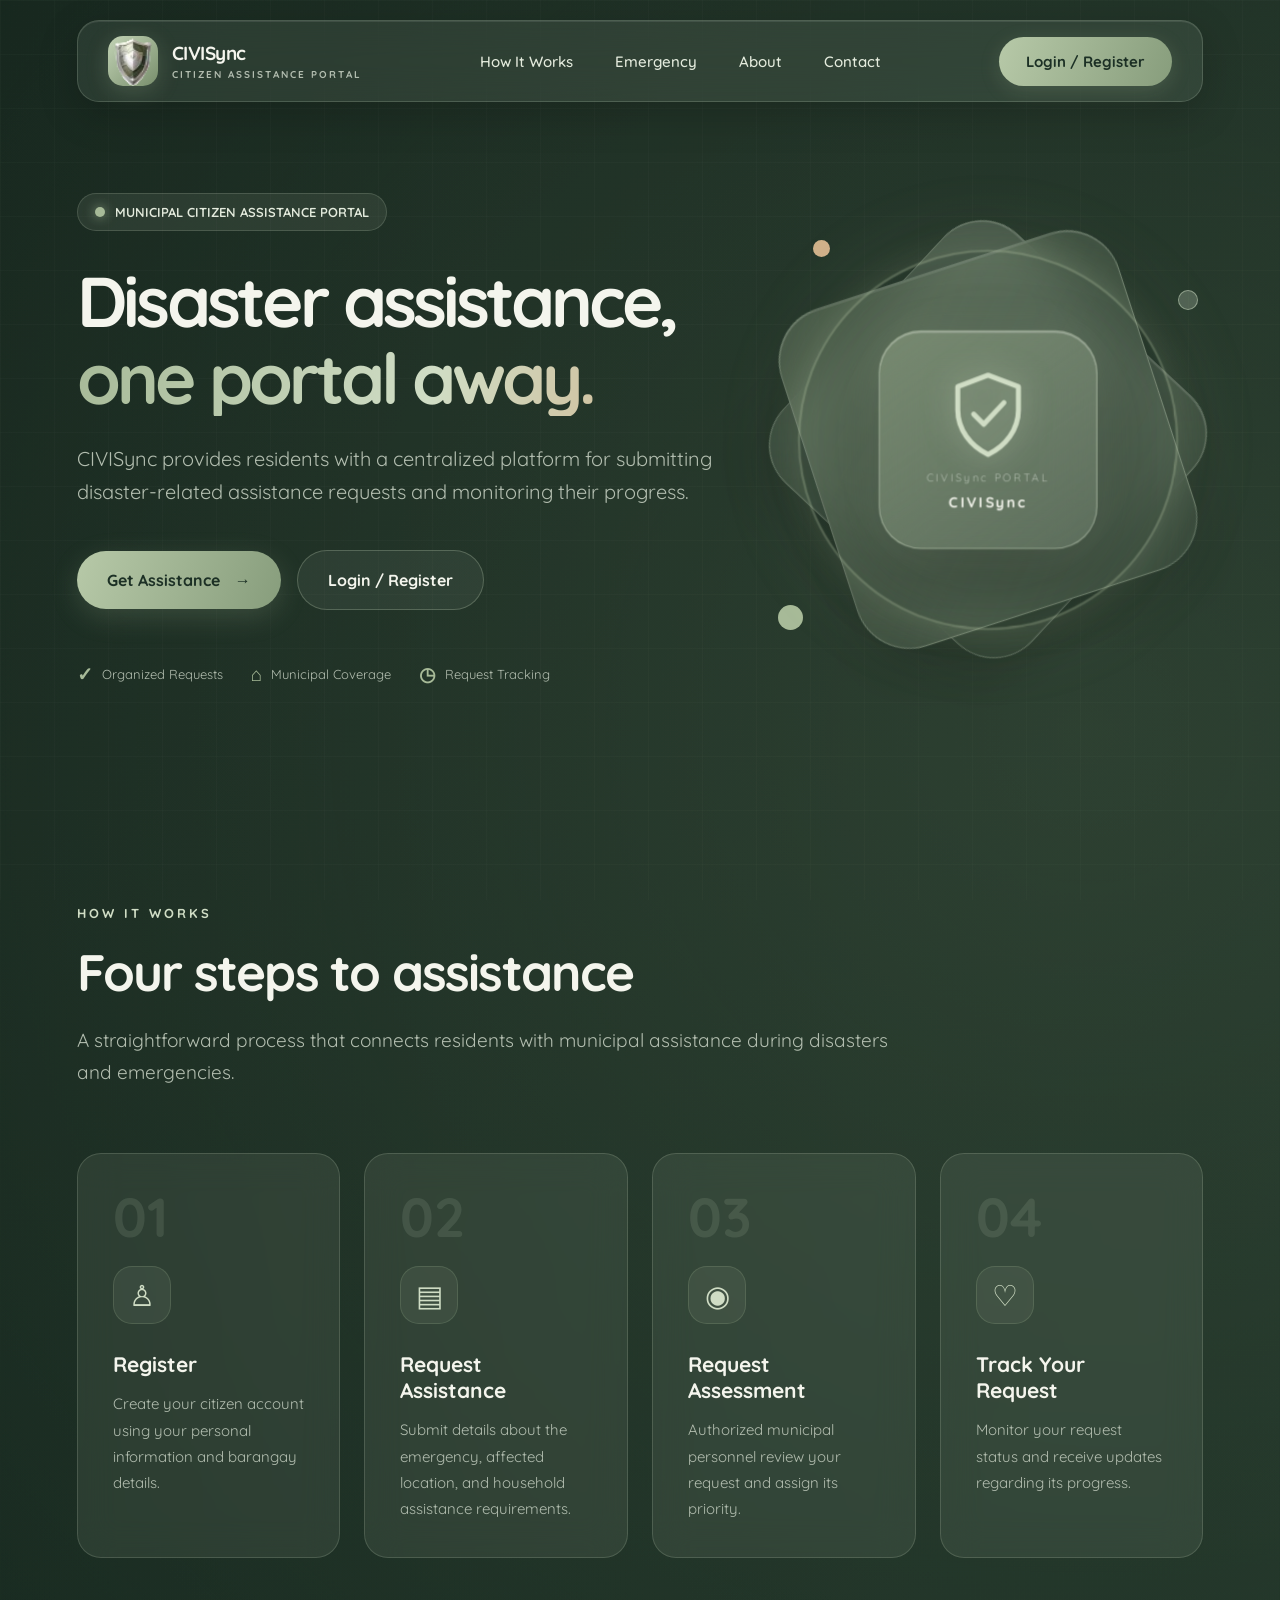
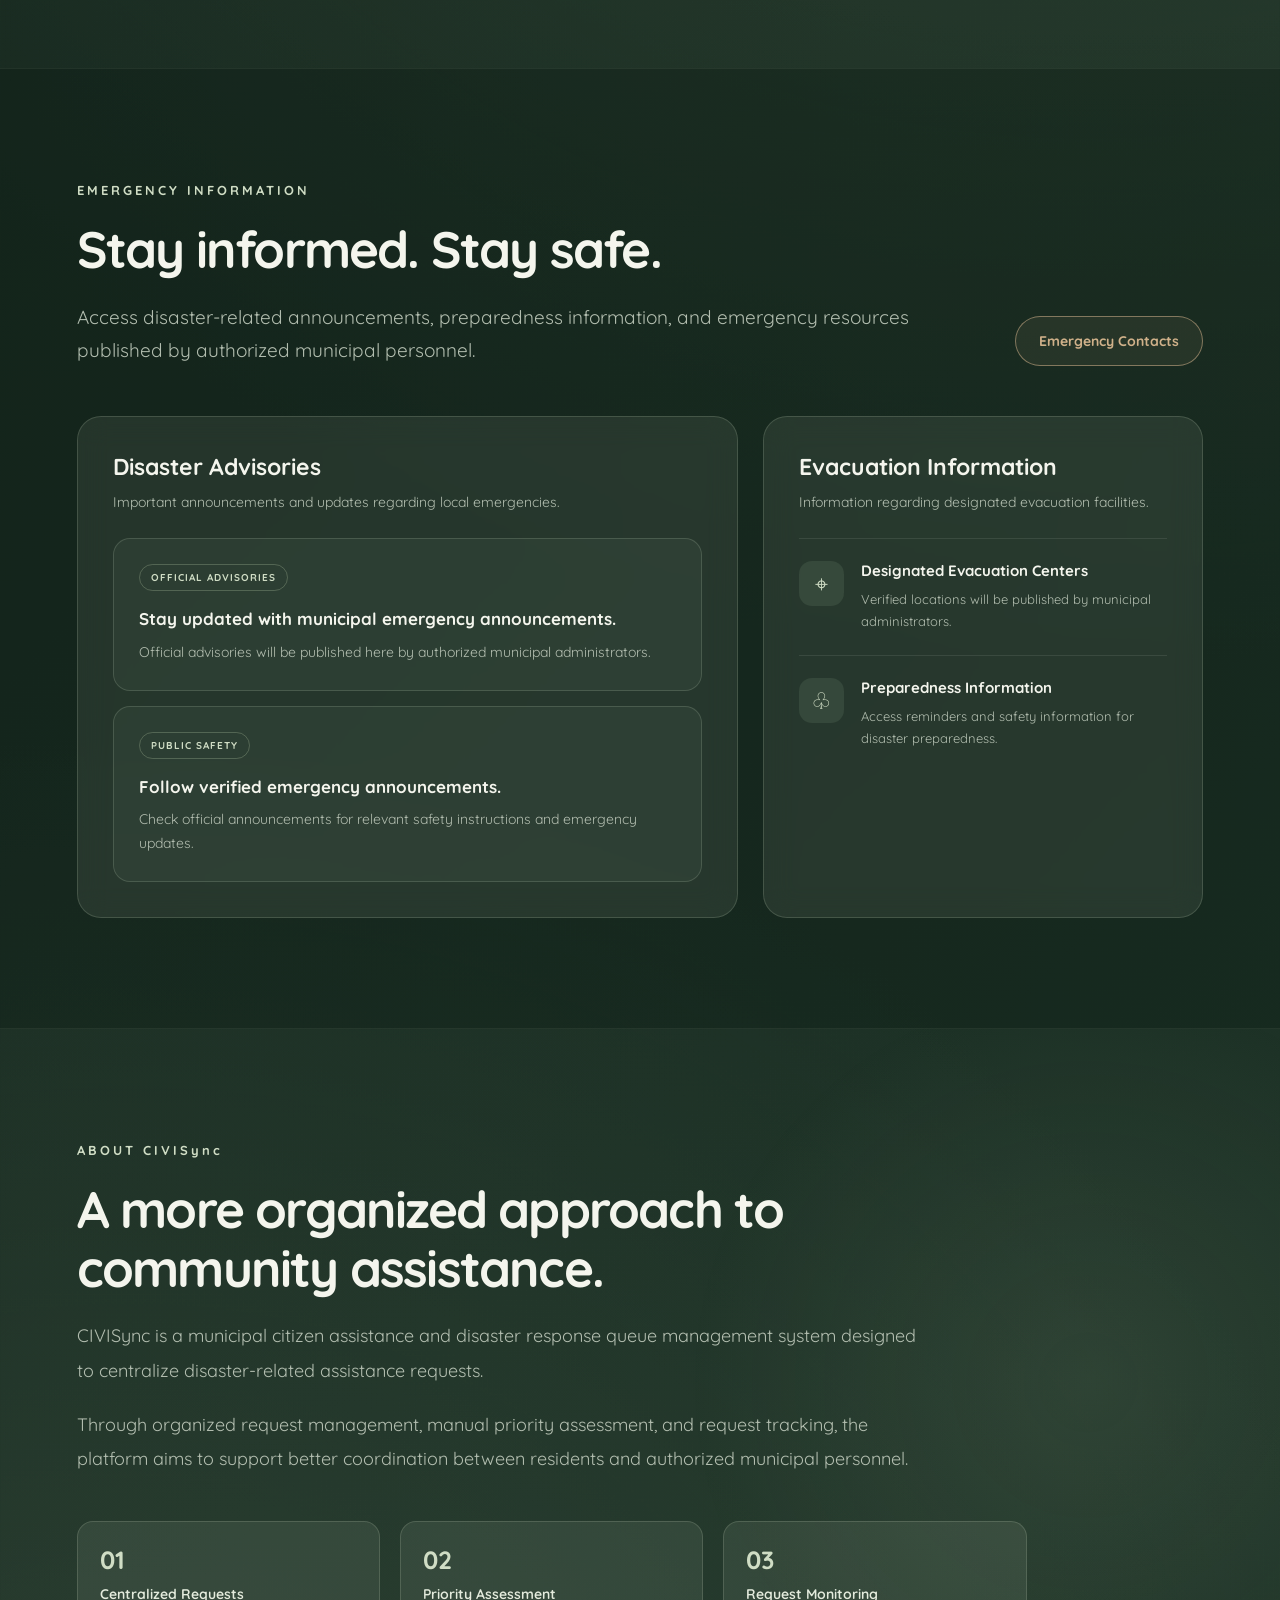
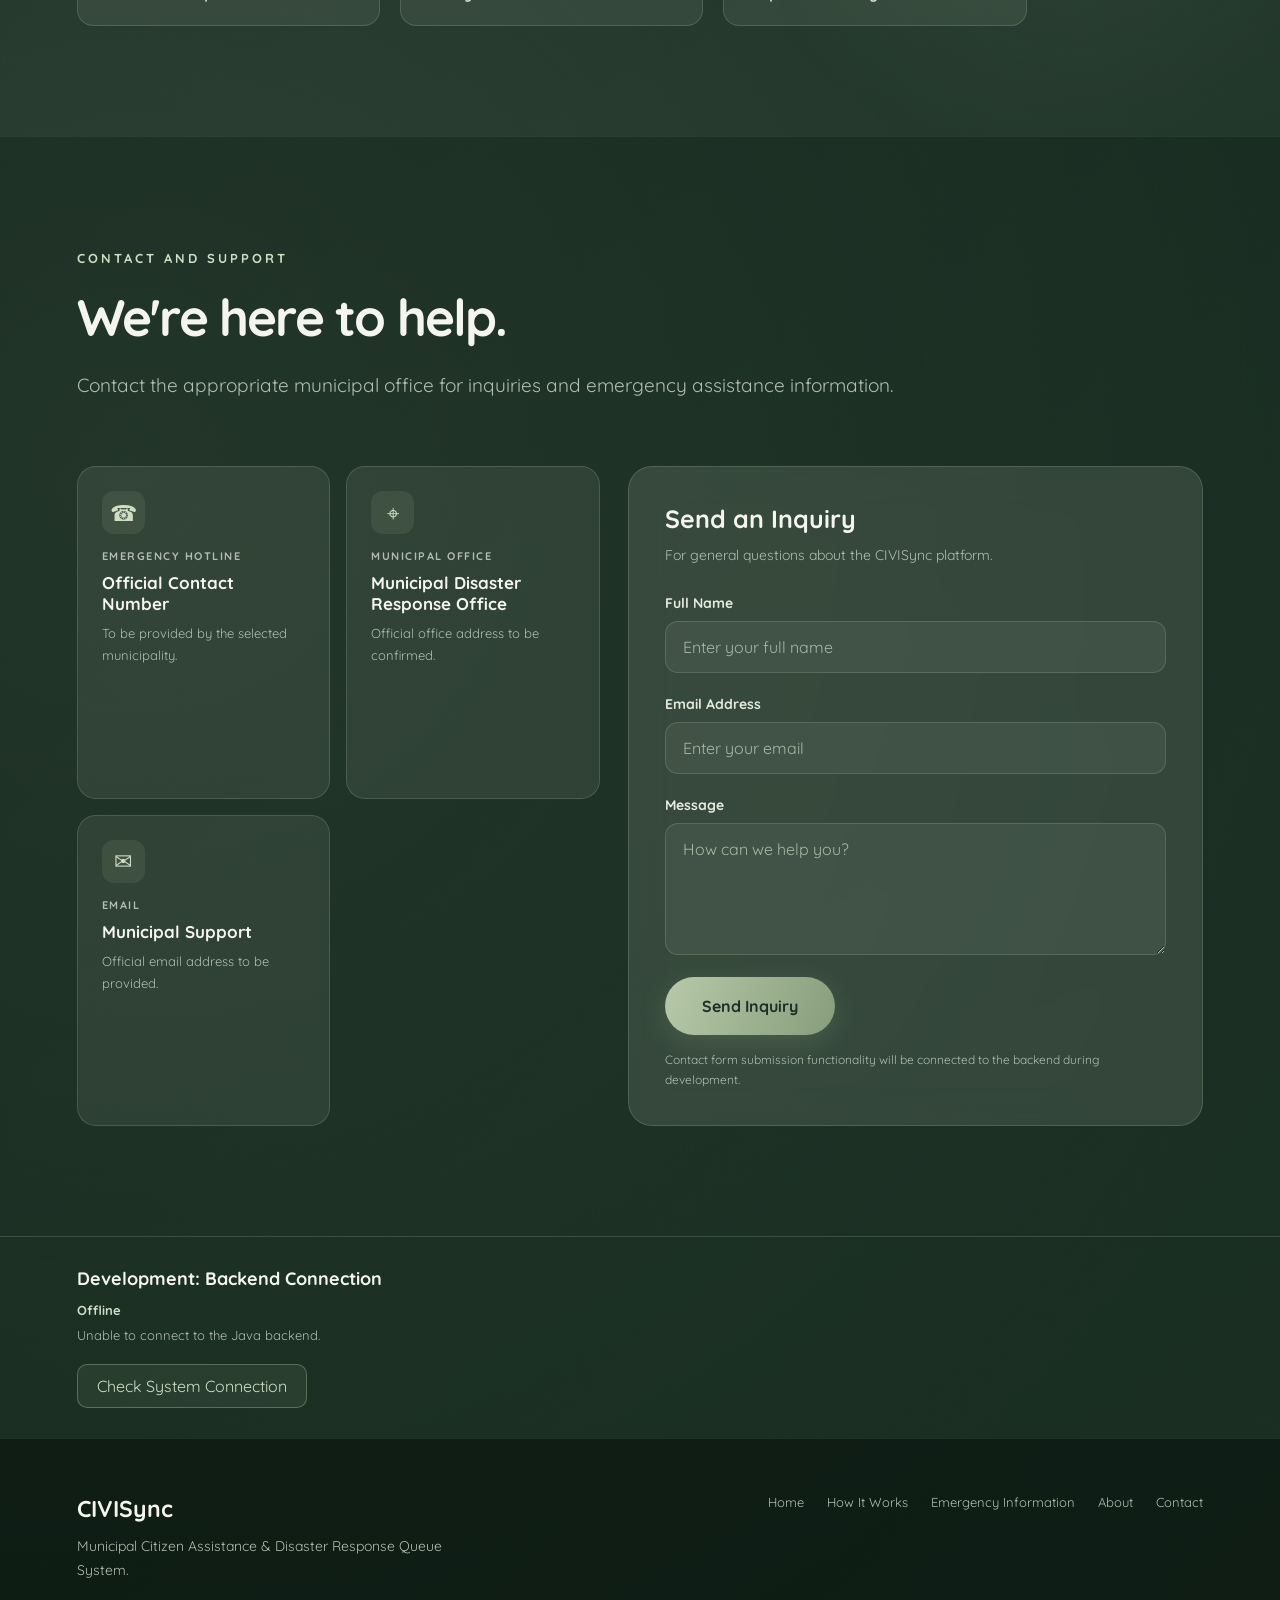
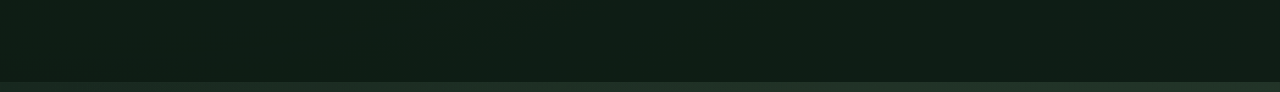
==== commit 895fa377: "Add LGU Assist frontend for GitHub Pages" ====
--- a/docs/index.html
+++ b/docs/index.html
@@ -21,12 +21,12 @@
 	    rel="icon"
 	    type="image/png"
 	    sizes="32x32"
-	    href="/images/favicon.png"
+	    href="images/favicon.png"
 	>
 
 	<link
 	    rel="apple-touch-icon"
-	    href="/images/favicon.png"
+	    href="images/favicon.png"
 	>
 
     <!-- CSS -->
@@ -47,7 +47,7 @@
 
                 <div class="brand-icon">
 					<img
-					    src="/images/shield-icon.png"
+					    src="images/shield-icon.png"
 					    alt="LGU Assist Logo"
 					>
                 </div>
@@ -73,7 +73,7 @@
             </nav>
 
 
-            <a href="/login.html" class="nav-button">
+            <a href="login.html" class="nav-button">
                 Login / Register
             </a>
 
@@ -124,13 +124,13 @@
 
                     <div class="hero-actions">
 
-                        <a href="/login.html" class="primary-button">
+                        <a href="login.html" class="primary-button">
                             Get Assistance
                             <span>→</span>
                         </a>
 
 
-                        <a href="/login.html" class="secondary-button">
+                        <a href="login.html" class="secondary-button">
                             Login / Register
                         </a>
 
@@ -863,7 +863,7 @@
 
     <!-- JAVASCRIPT -->
 
-    <script src="/js/home.js"></script>
+    <script src="js/home.js"></script>
 
 </body>
 
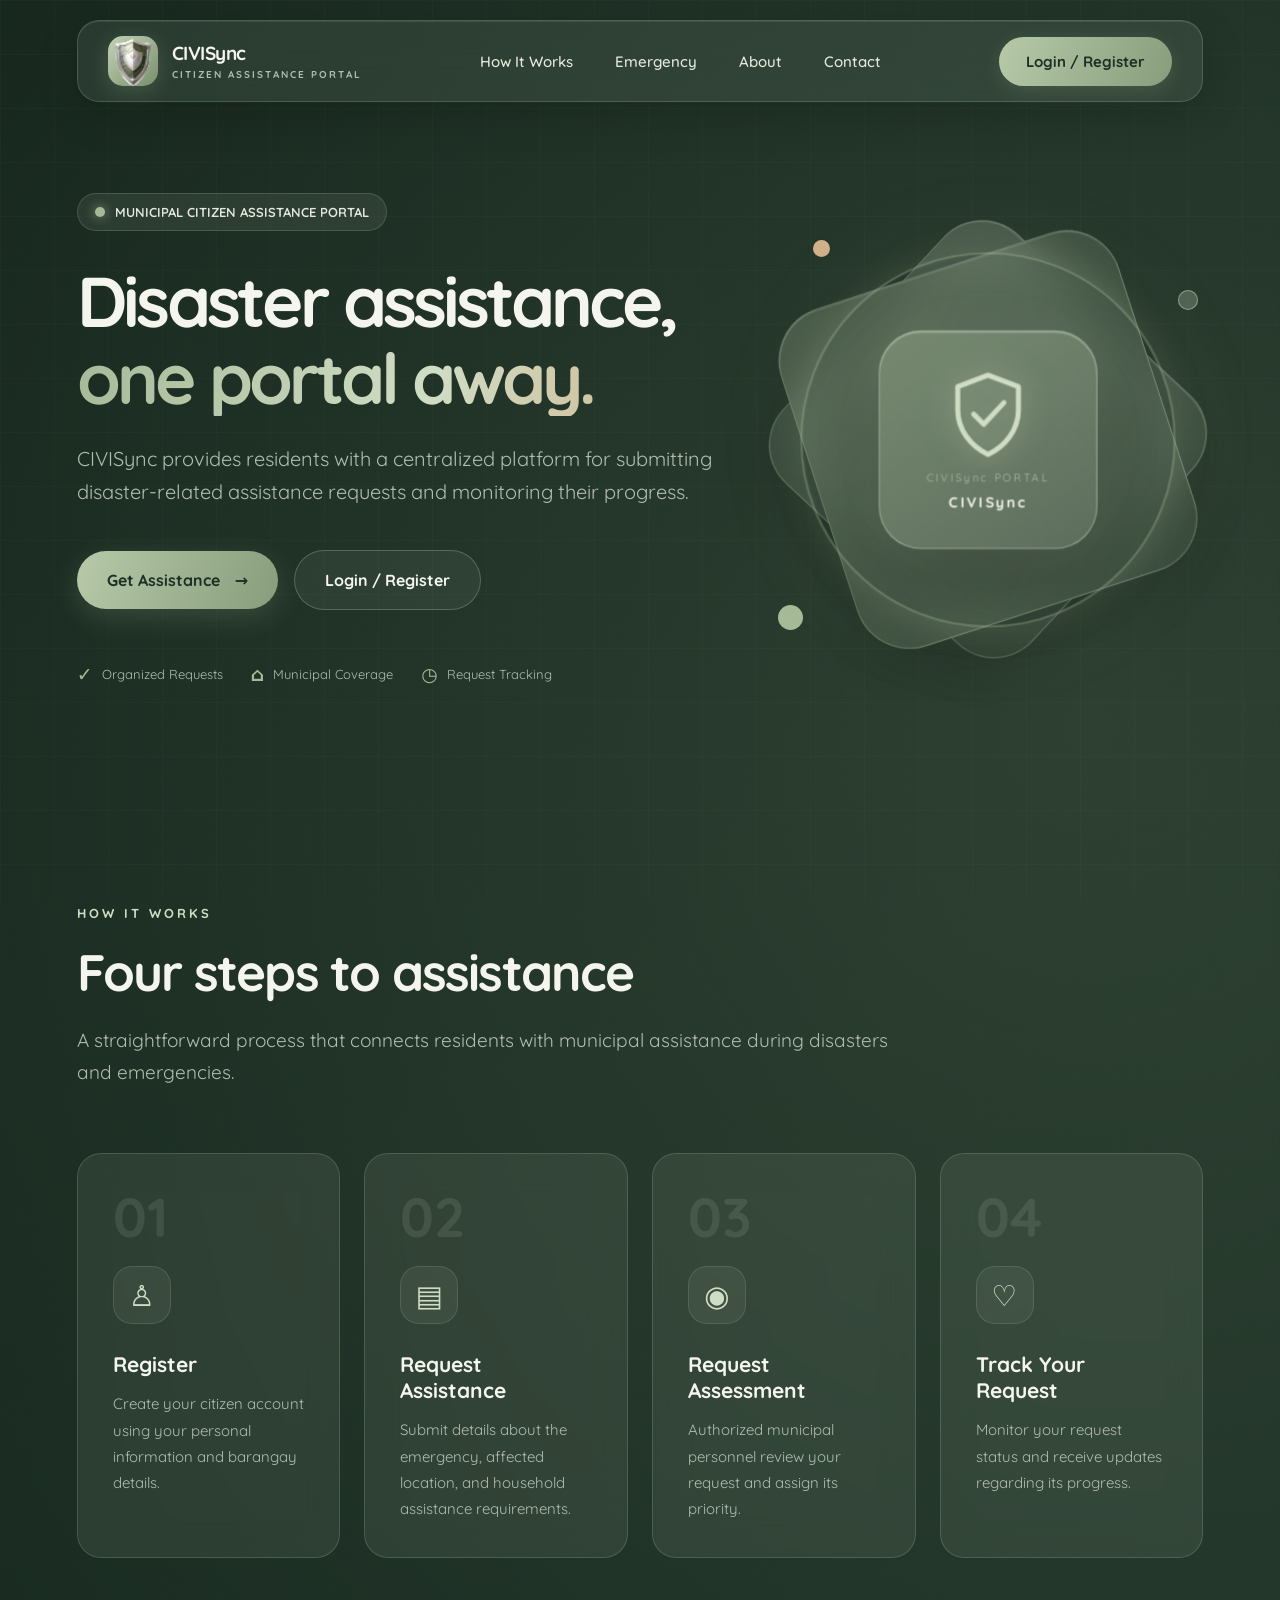
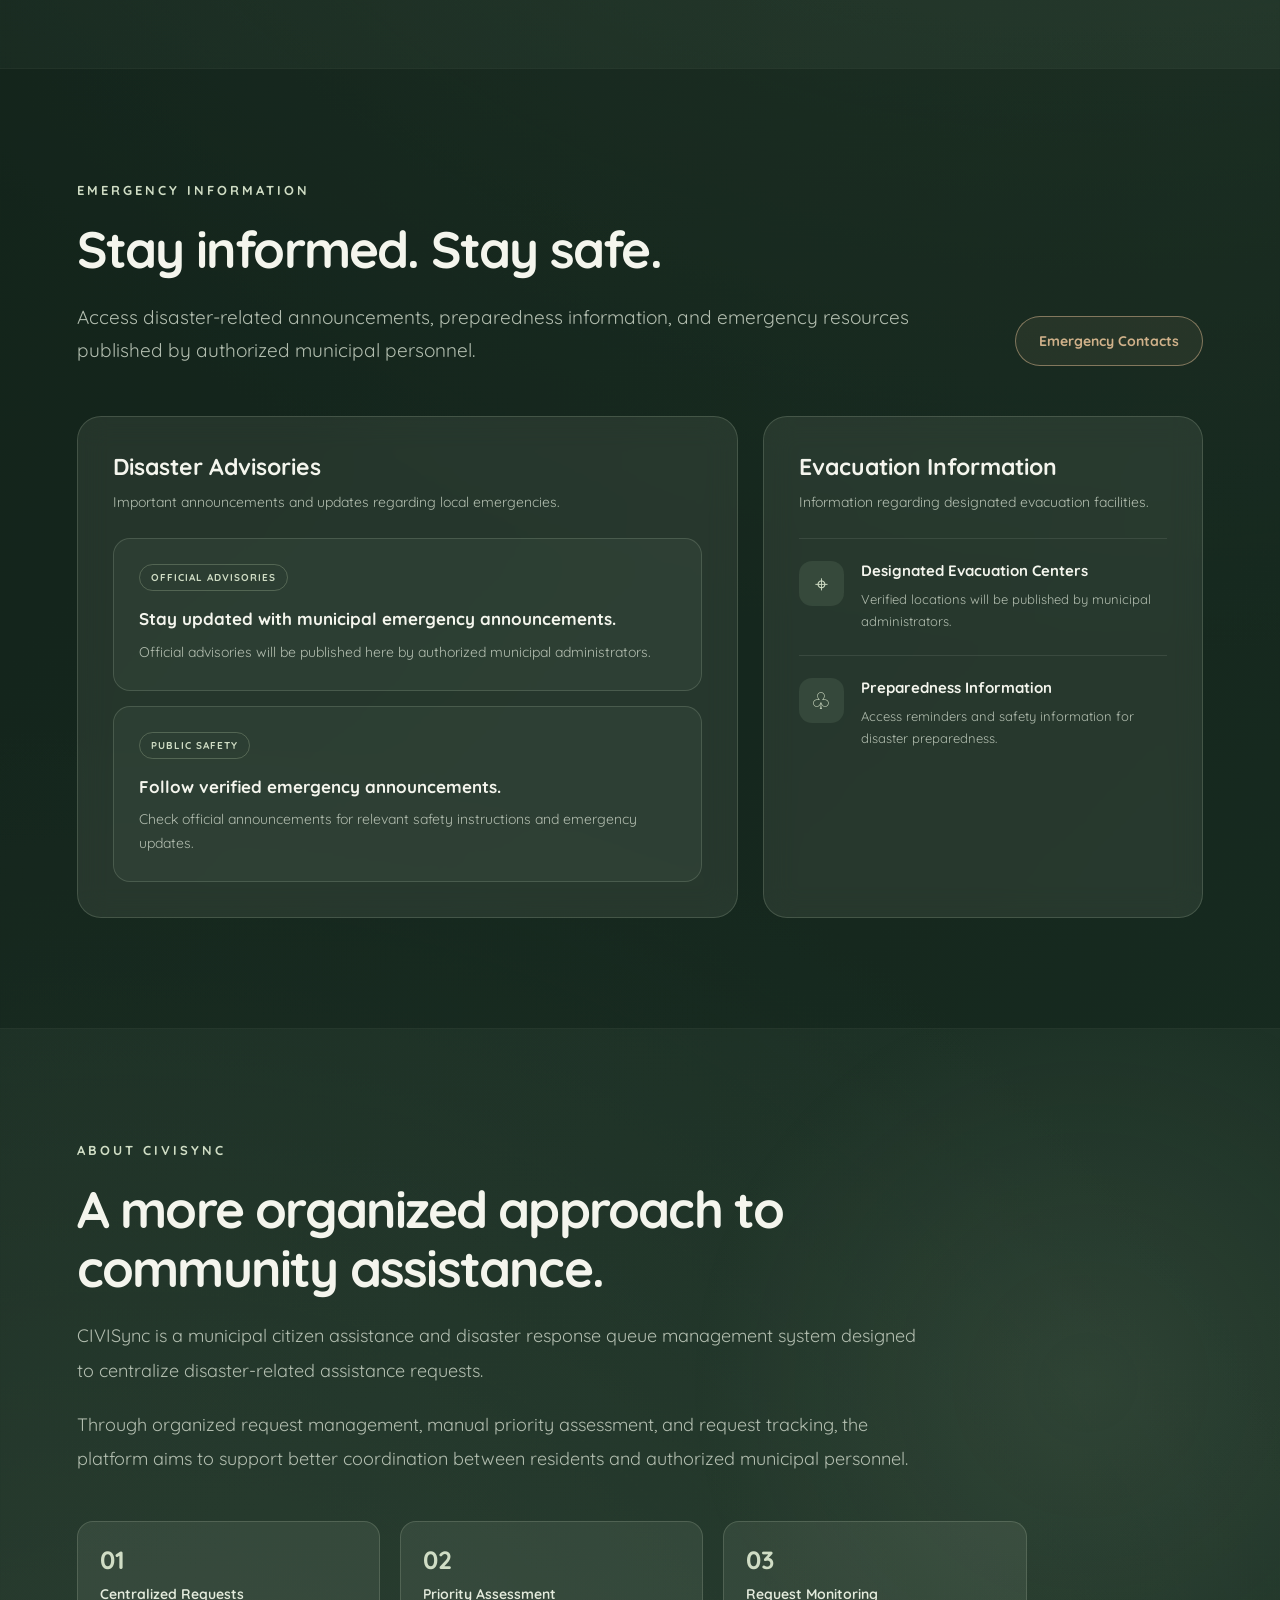
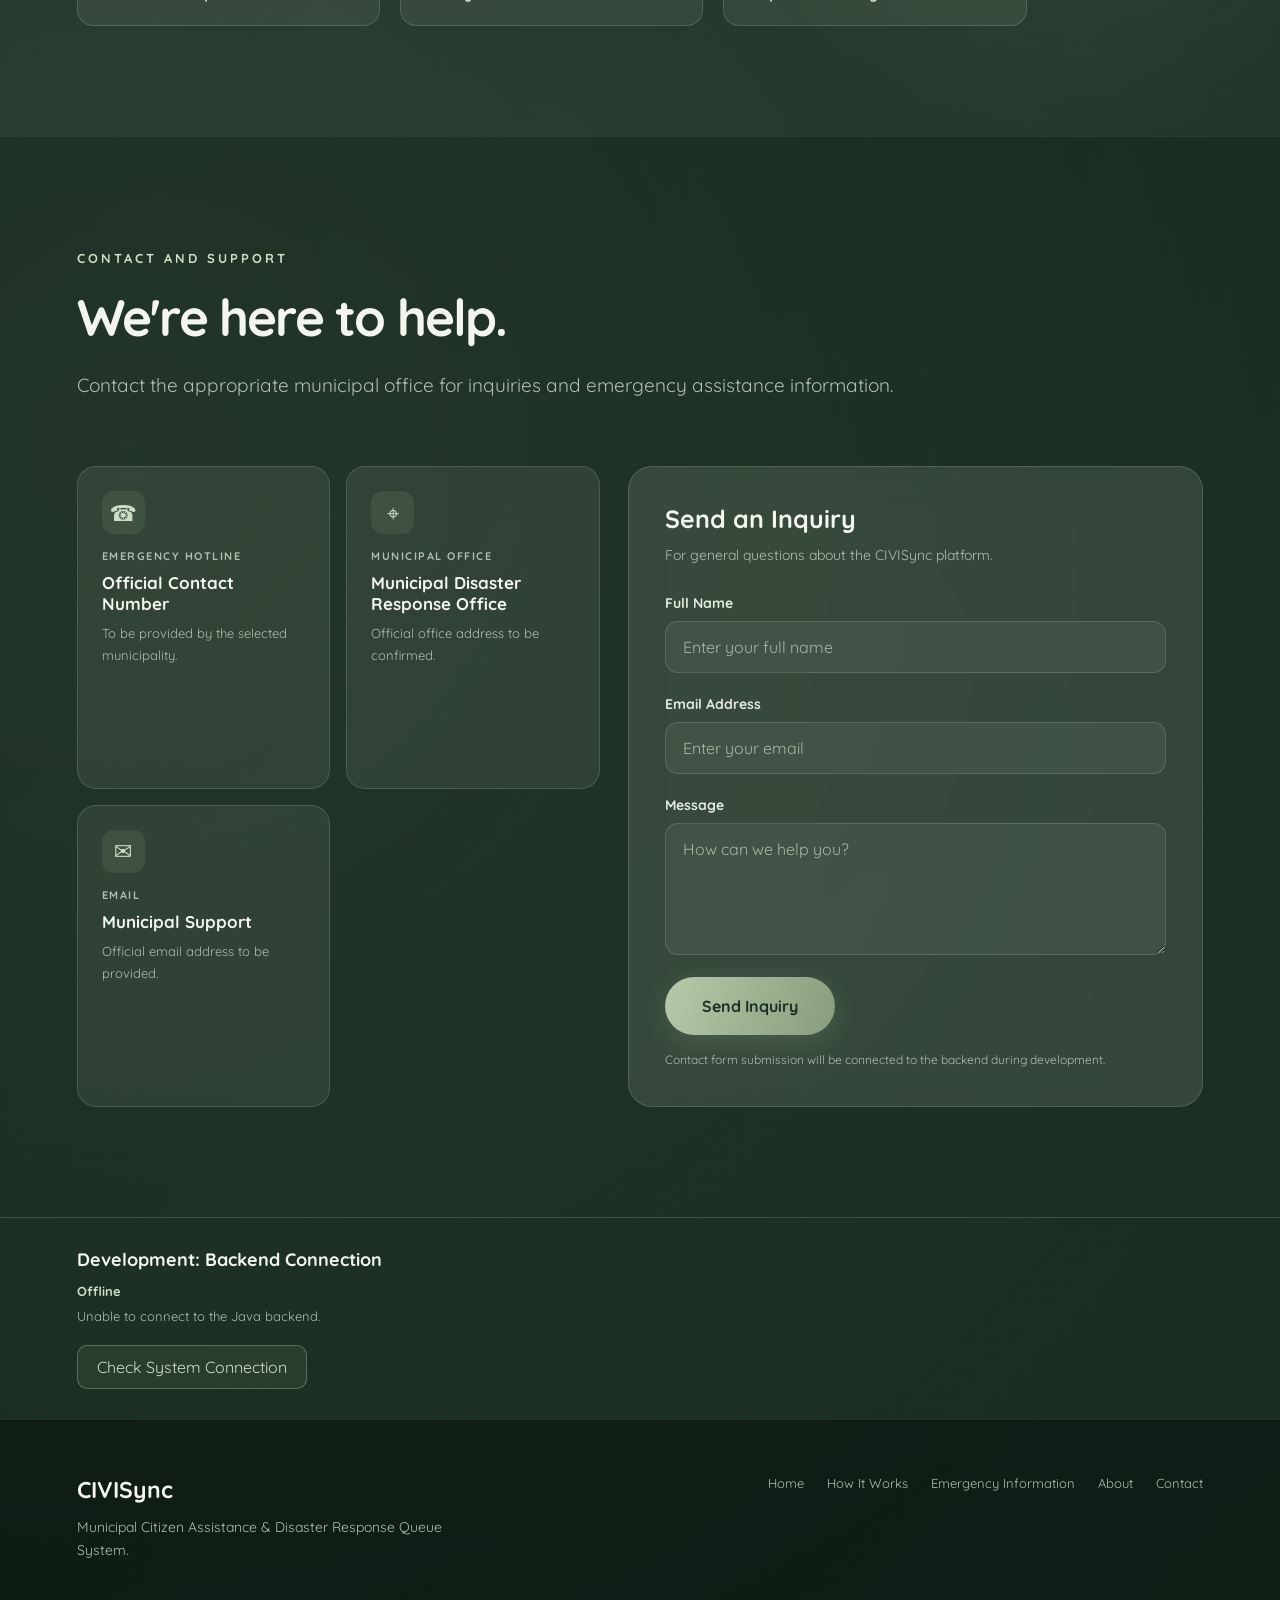
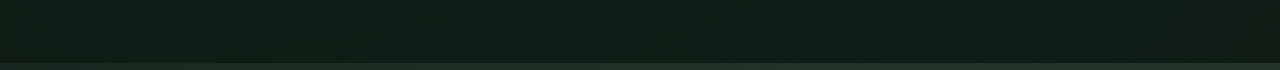
==== commit 1f1bfc15: "Polish: fix glow/reveal bugs merge theme CSS" ====
--- a/docs/index.html
+++ b/docs/index.html
@@ -1,39 +1,34 @@
-
 <!DOCTYPE html>
 <html lang="en">
 
 <head>
     <meta charset="UTF-8">
     <meta name="viewport" content="width=device-width, initial-scale=1.0">
+    <meta name="theme-color" content="#14241c">
 
     <meta name="description"
           content="CIVISync - Municipal Citizen Assistance and Disaster Response System">
 
     <title>CIVISync | Citizen Assistance Portal</title>
-	
-	<link rel="preconnect" href="https://fonts.googleapis.com">
-	<link rel="preconnect" href="https://fonts.gstatic.com" crossorigin>
-	<link href="https://fonts.googleapis.com/css2?family=Quicksand:wght@300..700&display=swap" rel="stylesheet">
-
-	
-	<!-- LGU Assist Favicon -->
-	<link
-	    rel="icon"
-	    type="image/png"
-	    sizes="32x32"
-	    href="images/favicon.png"
-	>
-
-	<link
-	    rel="apple-touch-icon"
-	    href="images/favicon.png"
-	>
-
-    <!-- CSS -->
+
+    <!-- Font -->
+    <link rel="preconnect" href="https://fonts.googleapis.com">
+    <link rel="preconnect" href="https://fonts.gstatic.com" crossorigin>
+    <link href="https://fonts.googleapis.com/css2?family=Quicksand:wght@300..700&display=swap"
+          rel="stylesheet">
+
+    <!-- Favicon -->
+    <link rel="icon" type="image/png" sizes="32x32" href="images/favicon.png">
+    <link rel="apple-touch-icon" href="images/favicon.png">
+
+    <!-- Styles -->
     <link rel="stylesheet" href="css/style.css">
 </head>
 
 <body>
+
+    <a href="#main-content" class="skip-link">Skip to main content</a>
+
 
     <!-- =====================================
          HEADER / NAVIGATION
@@ -43,13 +38,10 @@
 
         <div class="header-container">
 
-            <a href="#home" class="brand">
+            <a href="#home" class="brand" aria-label="CIVISync home">
 
                 <div class="brand-icon">
-					<img
-					    src="images/shield-icon.png"
-					    alt="LGU Assist Logo"
-					>
+                    <img src="images/shield-icon.png" alt="" width="50" height="50">
                 </div>
 
                 <div class="brand-text">
@@ -59,38 +51,25 @@
 
             </a>
 
-
-            <nav class="main-navigation">
-
+            <nav class="main-navigation" aria-label="Main navigation">
                 <a href="#how-it-works">How It Works</a>
-
                 <a href="#emergency">Emergency</a>
-
                 <a href="#about">About</a>
-
                 <a href="#contact">Contact</a>
-
             </nav>
 
-
-            <a href="login.html" class="nav-button">
-                Login / Register
-            </a>
+            <a href="login.html" class="nav-button">Login / Register</a>
 
         </div>
 
     </header>
 
 
-    <!-- =====================================
-         MAIN CONTENT
-    ====================================== -->
-
-    <main>
+    <main id="main-content">
 
 
         <!-- =====================================
-             HERO SECTION
+             HERO
         ====================================== -->
 
         <section class="hero-section">
@@ -100,35 +79,27 @@
                 <div class="hero-content">
 
                     <span class="hero-badge">
-                        <span class="status-dot"></span>
+                        <span class="status-dot" aria-hidden="true"></span>
                         MUNICIPAL CITIZEN ASSISTANCE PORTAL
                     </span>
 
-
                     <h1>
                         Disaster assistance,
-
                         <span>one portal away.</span>
                     </h1>
 
-
                     <p class="hero-description">
-
-                        CIVISync provides residents with a
-                        centralized platform for submitting
-                        disaster-related assistance requests
+                        CIVISync provides residents with a centralized platform
+                        for submitting disaster-related assistance requests
                         and monitoring their progress.
-
                     </p>
-
 
                     <div class="hero-actions">
 
                         <a href="login.html" class="primary-button">
                             Get Assistance
-                            <span>→</span>
+                            <span aria-hidden="true">→</span>
                         </a>
-
 
                         <a href="login.html" class="secondary-button">
                             Login / Register
@@ -136,21 +107,20 @@
 
                     </div>
 
-
                     <div class="hero-highlights">
 
                         <div class="highlight-item">
-                            <span>✓</span>
+                            <span aria-hidden="true">✓</span>
                             Organized Requests
                         </div>
 
                         <div class="highlight-item">
-                            <span>⌂</span>
+                            <span aria-hidden="true">⌂</span>
                             Municipal Coverage
                         </div>
 
                         <div class="highlight-item">
-                            <span>◷</span>
+                            <span aria-hidden="true">◷</span>
                             Request Tracking
                         </div>
 
@@ -159,78 +129,56 @@
                 </div>
 
 
-                <!-- Decorative Hero Illustration -->
-
-
-<!-- Parallax 3D Emblem -->
-
-<div class="hero-visual" id="heroVisual" aria-hidden="true">
-
-    <div class="visual-circle" id="heroEmblem">
-
-        <!-- Back glass layer -->
-        <div class="visual-card card-back"></div>
-
-        <!-- Middle glass layer -->
-        <div class="visual-card card-middle"></div>
-
-        <!-- Central emblem -->
-        <div class="visual-card card-front">
-
-            <div class="shield-symbol">
-
-                <svg
-                    viewBox="0 0 64 64"
-                    width="76"
-                    height="76"
-                    fill="none"
-                    xmlns="http://www.w3.org/2000/svg">
-
-                    <path
-                        d="M32 5L53 13V29C53 43 44 54 32 60C20 54 11 43 11 29V13L32 5Z"
-                        stroke="#D0DDC5"
-                        stroke-width="3.5"
-                        stroke-linejoin="round"/>
-
-                    <path
-                        d="M22 32L29 39L43 24"
-                        stroke="#D0DDC5"
-                        stroke-width="3.5"
-                        stroke-linecap="round"
-                        stroke-linejoin="round"/>
-
-                </svg>
-
-            </div>
-
-            <p>CIVISync PORTAL</p>
-
-            <strong>CIVISync</strong>
-
-        </div>
-
-    </div>
-
-
-    <!-- Floating particles -->
-
-    <span class="floating-dot dot-one"></span>
-
-    <span class="floating-dot dot-two"></span>
-
-    <span class="floating-dot dot-three"></span>
-
-</div>
-
+                <!-- Decorative 3D parallax emblem -->
+
+                <div class="hero-visual" id="heroVisual" aria-hidden="true">
+
+                    <div class="visual-circle" id="heroEmblem">
+
+                        <div class="visual-card card-back"></div>
+
+                        <div class="visual-card card-middle"></div>
+
+                        <div class="visual-card card-front">
+
+                            <div class="shield-symbol">
+                                <svg viewBox="0 0 64 64" width="76" height="76" fill="none"
+                                     xmlns="http://www.w3.org/2000/svg">
+
+                                    <path d="M32 5L53 13V29C53 43 44 54 32 60C20 54 11 43 11 29V13L32 5Z"
+                                          stroke="currentColor"
+                                          stroke-width="3.5"
+                                          stroke-linejoin="round"/>
+
+                                    <path d="M22 32L29 39L43 24"
+                                          stroke="currentColor"
+                                          stroke-width="3.5"
+                                          stroke-linecap="round"
+                                          stroke-linejoin="round"/>
+
+                                </svg>
+                            </div>
+
+                            <p>CIVISync PORTAL</p>
+                            <strong>CIVISync</strong>
+
+                        </div>
+
+                    </div>
+
+                    <span class="floating-dot dot-one"></span>
+                    <span class="floating-dot dot-two"></span>
+                    <span class="floating-dot dot-three"></span>
+
+                </div>
 
             </div>
 
         </section>
 
 
-
         <!-- =====================================
-             HOW IT WORKS SECTION
+             HOW IT WORKS
         ====================================== -->
 
         <section class="content-section" id="how-it-works">
@@ -239,111 +187,60 @@
 
                 <div class="section-heading">
 
-                    <span class="section-label">
-                        HOW IT WORKS
-                    </span>
+                    <span class="section-label">HOW IT WORKS</span>
 
                     <h2>Four steps to assistance</h2>
 
                     <p>
-                        A straightforward process that connects
-                        residents with municipal assistance
-                        during disasters and emergencies.
+                        A straightforward process that connects residents
+                        with municipal assistance during disasters and
+                        emergencies.
                     </p>
 
                 </div>
 
-
                 <div class="steps-container">
 
-
-                    <!-- STEP 1 -->
-
                     <article class="step-card">
-
-                        <span class="step-number">01</span>
-
-                        <div class="step-icon">
-                            ♙
-                        </div>
-
+                        <span class="step-number" aria-hidden="true">01</span>
+                        <div class="step-icon" aria-hidden="true">♙</div>
                         <h3>Register</h3>
-
                         <p>
-                            Create your citizen account using
-                            your personal information and
-                            barangay details.
-                        </p>
-
+                            Create your citizen account using your personal
+                            information and barangay details.
+                        </p>
                     </article>
 
-
-
-                    <!-- STEP 2 -->
-
                     <article class="step-card">
-
-                        <span class="step-number">02</span>
-
-                        <div class="step-icon">
-                            ▤
-                        </div>
-
+                        <span class="step-number" aria-hidden="true">02</span>
+                        <div class="step-icon" aria-hidden="true">▤</div>
                         <h3>Request Assistance</h3>
-
                         <p>
-                            Submit details about the emergency,
-                            affected location, and household
-                            assistance requirements.
-                        </p>
-
+                            Submit details about the emergency, affected
+                            location, and household assistance requirements.
+                        </p>
                     </article>
 
-
-
-                    <!-- STEP 3 -->
-
                     <article class="step-card">
-
-                        <span class="step-number">03</span>
-
-                        <div class="step-icon">
-                            ◉
-                        </div>
-
+                        <span class="step-number" aria-hidden="true">03</span>
+                        <div class="step-icon" aria-hidden="true">◉</div>
                         <h3>Request Assessment</h3>
-
                         <p>
-                            Authorized municipal personnel
-                            review your request and assign
-                            its priority.
-                        </p>
-
+                            Authorized municipal personnel review your request
+                            and assign its priority.
+                        </p>
                     </article>
 
-
-
-                    <!-- STEP 4 -->
-
                     <article class="step-card">
-
-                        <span class="step-number">04</span>
-
-                        <div class="step-icon">
-                            ♡
-                        </div>
-
+                        <span class="step-number" aria-hidden="true">04</span>
+                        <div class="step-icon" aria-hidden="true">♡</div>
                         <h3>Track Your Request</h3>
-
                         <p>
-                            Monitor your request status and
-                            receive updates regarding its
-                            progress.
-                        </p>
-
+                            Monitor your request status and receive updates
+                            regarding its progress.
+                        </p>
                     </article>
 
-
                 </div>
 
             </div>
@@ -351,13 +248,11 @@
         </section>
 
 
-
         <!-- =====================================
-             EMERGENCY INFORMATION SECTION
+             EMERGENCY INFORMATION
         ====================================== -->
 
-        <section class="content-section emergency-section"
-                 id="emergency">
+        <section class="content-section emergency-section" id="emergency">
 
             <div class="section-container">
 
@@ -365,17 +260,14 @@
 
                     <div>
 
-                        <span class="section-label">
-                            EMERGENCY INFORMATION
-                        </span>
+                        <span class="section-label">EMERGENCY INFORMATION</span>
 
                         <h2>Stay informed. Stay safe.</h2>
 
                         <p>
                             Access disaster-related announcements,
-                            preparedness information, and
-                            emergency resources published
-                            by authorized municipal personnel.
+                            preparedness information, and emergency resources
+                            published by authorized municipal personnel.
                         </p>
 
                     </div>
@@ -386,124 +278,73 @@
 
                 </div>
 
-
                 <div class="emergency-content">
 
-
-                    <!-- DISASTER ADVISORIES -->
+                    <!-- Disaster advisories -->
 
                     <div class="advisory-panel">
 
                         <h3>Disaster Advisories</h3>
 
                         <p class="panel-description">
-                            Important announcements and
-                            updates regarding local emergencies.
-                        </p>
-
+                            Important announcements and updates regarding
+                            local emergencies.
+                        </p>
 
                         <article class="advisory-card">
-
-                            <span class="advisory-tag">
-                                OFFICIAL ADVISORIES
-                            </span>
-
-                            <h4>
-                                Stay updated with municipal
-                                emergency announcements.
-                            </h4>
-
+                            <span class="advisory-tag">OFFICIAL ADVISORIES</span>
+                            <h4>Stay updated with municipal emergency announcements.</h4>
                             <p>
-                                Official advisories will be
-                                published here by authorized
-                                municipal administrators.
+                                Official advisories will be published here by
+                                authorized municipal administrators.
                             </p>
-
                         </article>
 
-
                         <article class="advisory-card">
-
-                            <span class="advisory-tag">
-                                PUBLIC SAFETY
-                            </span>
-
-                            <h4>
-                                Follow verified emergency
-                                announcements.
-                            </h4>
-
+                            <span class="advisory-tag">PUBLIC SAFETY</span>
+                            <h4>Follow verified emergency announcements.</h4>
                             <p>
-                                Check official announcements
-                                for relevant safety instructions
-                                and emergency updates.
+                                Check official announcements for relevant
+                                safety instructions and emergency updates.
                             </p>
-
                         </article>
 
                     </div>
 
-
-
-                    <!-- EVACUATION INFORMATION -->
+                    <!-- Evacuation information -->
 
                     <div class="evacuation-panel">
 
                         <h3>Evacuation Information</h3>
 
                         <p class="panel-description">
-                            Information regarding designated
-                            evacuation facilities.
-                        </p>
-
+                            Information regarding designated evacuation
+                            facilities.
+                        </p>
 
                         <div class="information-item">
-
-                            <span class="information-icon">
-                                ⌖
-                            </span>
-
+                            <span class="information-icon" aria-hidden="true">⌖</span>
                             <div>
-
-                                <strong>
-                                    Designated Evacuation Centers
-                                </strong>
-
+                                <strong>Designated Evacuation Centers</strong>
                                 <p>
-                                    Verified locations will be
-                                    published by municipal
-                                    administrators.
+                                    Verified locations will be published by
+                                    municipal administrators.
                                 </p>
-
                             </div>
-
-                        </div>
-
+                        </div>
 
                         <div class="information-item">
-
-                            <span class="information-icon">
-                                ♧
-                            </span>
-
+                            <span class="information-icon" aria-hidden="true">♧</span>
                             <div>
-
-                                <strong>
-                                    Preparedness Information
-                                </strong>
-
+                                <strong>Preparedness Information</strong>
                                 <p>
-                                    Access reminders and safety
-                                    information for disaster
-                                    preparedness.
+                                    Access reminders and safety information
+                                    for disaster preparedness.
                                 </p>
-
                             </div>
-
-                        </div>
-
-                    </div>
-
+                        </div>
+
+                    </div>
 
                 </div>
 
@@ -512,49 +353,32 @@
         </section>
 
 
-
         <!-- =====================================
-             ABOUT SECTION
+             ABOUT
         ====================================== -->
 
-        <section class="content-section about-section"
-                 id="about">
+        <section class="content-section about-section" id="about">
 
             <div class="section-container">
 
                 <div class="about-content">
 
-                    <span class="section-label">
-                        ABOUT CIVISync
-                    </span>
-
-                    <h2>
-                        A more organized approach
-                        to community assistance.
-                    </h2>
+                    <span class="section-label">ABOUT CIVISYNC</span>
+
+                    <h2>A more organized approach to community assistance.</h2>
 
                     <p>
-
-                        CIVISync is a municipal citizen
-                        assistance and disaster response
-                        queue management system designed
-                        to centralize disaster-related
-                        assistance requests.
-
+                        CIVISync is a municipal citizen assistance and
+                        disaster response queue management system designed
+                        to centralize disaster-related assistance requests.
                     </p>
 
-
                     <p>
-
-                        Through organized request management,
-                        manual priority assessment, and
-                        request tracking, the platform aims
-                        to support better coordination
-                        between residents and authorized
-                        municipal personnel.
-
+                        Through organized request management, manual priority
+                        assessment, and request tracking, the platform aims
+                        to support better coordination between residents and
+                        authorized municipal personnel.
                     </p>
-
 
                     <div class="about-highlights">
 
@@ -582,179 +406,111 @@
         </section>
 
 
-
         <!-- =====================================
-             CONTACT SECTION
+             CONTACT
         ====================================== -->
 
-        <section class="content-section contact-section"
-                 id="contact">
+        <section class="content-section contact-section" id="contact">
 
             <div class="section-container">
 
                 <div class="section-heading">
 
-                    <span class="section-label">
-                        CONTACT AND SUPPORT
-                    </span>
+                    <span class="section-label">CONTACT AND SUPPORT</span>
 
                     <h2>We're here to help.</h2>
 
                     <p>
-                        Contact the appropriate municipal
-                        office for inquiries and emergency
-                        assistance information.
+                        Contact the appropriate municipal office for
+                        inquiries and emergency assistance information.
                     </p>
 
                 </div>
 
-
                 <div class="contact-content">
 
-
-                    <!-- MUNICIPAL CONTACT INFORMATION -->
+                    <!-- Municipal contact information -->
 
                     <div class="contact-information">
 
                         <div class="contact-card">
-
-                            <span class="contact-icon">
-                                ☎
-                            </span>
-
+                            <span class="contact-icon" aria-hidden="true">☎</span>
                             <div>
-
                                 <small>EMERGENCY HOTLINE</small>
-
                                 <h3>Official Contact Number</h3>
-
-                                <p>
-                                    To be provided by the
-                                    selected municipality.
-                                </p>
-
+                                <p>To be provided by the selected municipality.</p>
                             </div>
-
-                        </div>
-
+                        </div>
 
                         <div class="contact-card">
-
-                            <span class="contact-icon">
-                                ⌖
-                            </span>
-
+                            <span class="contact-icon" aria-hidden="true">⌖</span>
                             <div>
-
                                 <small>MUNICIPAL OFFICE</small>
-
                                 <h3>Municipal Disaster Response Office</h3>
-
-                                <p>
-                                    Official office address
-                                    to be confirmed.
-                                </p>
-
+                                <p>Official office address to be confirmed.</p>
                             </div>
-
-                        </div>
-
+                        </div>
 
                         <div class="contact-card">
-
-                            <span class="contact-icon">
-                                ✉
-                            </span>
-
+                            <span class="contact-icon" aria-hidden="true">✉</span>
                             <div>
-
                                 <small>EMAIL</small>
-
                                 <h3>Municipal Support</h3>
-
-                                <p>
-                                    Official email address
-                                    to be provided.
-                                </p>
-
+                                <p>Official email address to be provided.</p>
                             </div>
-
-                        </div>
-
-                    </div>
-
-
-                    <!-- CONTACT FORM -->
+                        </div>
+
+                    </div>
+
+                    <!-- Contact form -->
 
                     <div class="contact-form-panel">
 
                         <h3>Send an Inquiry</h3>
 
-                        <p>
-                            For general questions about
-                            the CIVISync platform.
-                        </p>
-
+                        <p>For general questions about the CIVISync platform.</p>
 
                         <form id="contactForm">
 
-                            <label for="contactName">
-                                Full Name
-                            </label>
-
-                            <input
-                                type="text"
-                                id="contactName"
-                                name="name"
-                                placeholder="Enter your full name"
-                                required
-                            >
-
-
-                            <label for="contactEmail">
-                                Email Address
-                            </label>
-
-                            <input
-                                type="email"
-                                id="contactEmail"
-                                name="email"
-                                placeholder="Enter your email"
-                                required
-                            >
-
-
-                            <label for="contactMessage">
-                                Message
-                            </label>
-
-                            <textarea
-                                id="contactMessage"
-                                name="message"
-                                placeholder="How can we help you?"
-                                rows="5"
-                                required
-                            ></textarea>
-
-
-                            <button type="submit"
-                                    class="primary-button">
-
+                            <label for="contactName">Full Name</label>
+                            <input type="text"
+                                   id="contactName"
+                                   name="name"
+                                   placeholder="Enter your full name"
+                                   autocomplete="name"
+                                   required>
+
+                            <label for="contactEmail">Email Address</label>
+                            <input type="email"
+                                   id="contactEmail"
+                                   name="email"
+                                   placeholder="Enter your email"
+                                   autocomplete="email"
+                                   required>
+
+                            <label for="contactMessage">Message</label>
+                            <textarea id="contactMessage"
+                                      name="message"
+                                      placeholder="How can we help you?"
+                                      rows="5"
+                                      required></textarea>
+
+                            <button type="submit" class="primary-button">
                                 Send Inquiry
-
                             </button>
 
                             <p class="form-note">
-                                Contact form submission
-                                functionality will be connected
-                                to the backend during development.
+                                Contact form submission will be connected to
+                                the backend during development.
                             </p>
 
+                            <p class="form-status" id="contactStatus"
+                               role="status" aria-live="polite"></p>
+
                         </form>
 
                     </div>
 
-
                 </div>
 
             </div>
@@ -763,10 +519,8 @@
 
 
         <!-- =====================================
-             DEVELOPMENT BACKEND CONNECTION TEST
-
-             Temporary section for development.
-             Can be removed before final deployment.
+             DEVELOPMENT: BACKEND CONNECTION TEST
+             Temporary. Remove before final deployment.
         ====================================== -->
 
         <section class="system-test-section">
@@ -775,29 +529,19 @@
 
                 <h3>Development: Backend Connection</h3>
 
-                <p id="backendStatus">
-                    Checking...
-                </p>
-
-                <p id="backendMessage">
-                    Connecting to Java backend...
-                </p>
-
-                <button
-                    type="button"
-                    onclick="checkConnection()">
-
+                <p id="backendStatus" role="status" aria-live="polite">Checking...</p>
+
+                <p id="backendMessage">Connecting to Java backend...</p>
+
+                <button type="button" onclick="checkConnection()">
                     Check System Connection
-
                 </button>
 
             </div>
 
         </section>
 
-
     </main>
-
 
 
     <!-- =====================================
@@ -815,44 +559,27 @@
                     <strong>CIVISync</strong>
 
                     <p>
-                        Municipal Citizen Assistance &
-                        Disaster Response Queue System.
+                        Municipal Citizen Assistance &amp; Disaster Response
+                        Queue System.
                     </p>
 
                 </div>
 
-
-                <div class="footer-links">
-
+                <nav class="footer-links" aria-label="Footer navigation">
                     <a href="#home">Home</a>
-
-                    <a href="#how-it-works">
-                        How It Works
-                    </a>
-
-                    <a href="#emergency">
-                        Emergency Information
-                    </a>
-
+                    <a href="#how-it-works">How It Works</a>
+                    <a href="#emergency">Emergency Information</a>
                     <a href="#about">About</a>
-
                     <a href="#contact">Contact</a>
-
-                </div>
-
-            </div>
-
+                </nav>
+
+            </div>
 
             <div class="footer-bottom">
 
-                <p>
-                    © 2026 CIVISync. All rights reserved.
-                </p>
-
-                <p>
-                    Designed for municipal citizen assistance
-                    and disaster response.
-                </p>
+                <p>© 2026 CIVISync. All rights reserved.</p>
+
+                <p>Designed for municipal citizen assistance and disaster response.</p>
 
             </div>
 
@@ -861,9 +588,7 @@
     </footer>
 
 
-    <!-- JAVASCRIPT -->
-
-    <script src="js/home.js"></script>
+    <script src="js/home.js" defer></script>
 
 </body>
 
--- a/docs/css/style.css
+++ b/docs/css/style.css
@@ -1,49 +1,61 @@
-
 /* =========================================================
-   LGU ASSIST
+   CIVISync
    Municipal Citizen Assistance & Disaster Response System
 
-   DESIGN SYSTEM:
-   Dark navy + glassmorphism + teal accents
+   DESIGN SYSTEM
+   Forest green + sage + warm ivory, with glass surfaces.
+
+   CONTENTS
+    1. Tokens & global
+    2. Navigation
+    3. Hero
+    4. Hero emblem (3D)
+    5. Content sections
+    6. How it works
+    7. Emergency information
+    8. About
+    9. Contact
+   10. Backend connection test
+   11. Footer
+   12. Effects (cursor glow, scroll reveal)
+   13. Responsive
+   14. Accessibility & reduced motion
 ========================================================= */
 
 
 /* =========================================================
-   1. GLOBAL SETTINGS
+   1. TOKENS & GLOBAL
 ========================================================= */
 
-
-
-
-
 :root {
-    --navy-dark: #081b33;
-    --navy: #0b2340;
-    --navy-light: #193651;
-
-    --glass: rgba(255, 255, 255, 0.085);
-    --glass-strong: rgba(255, 255, 255, 0.12);
-
-    --glass-border: rgba(255, 255, 255, 0.13);
-
-    --teal: #45cabb;
-    --teal-light: #70e2d4;
-    --teal-dark: #239e96;
-
-    --white: #f7f9fc;
-    --text-light: #d9e3ee;
-    --text-muted: #9aacc0;
-
-    --orange: #f5b86b;
+    --forest-dark: #14241c;
+    --forest: #1c3025;
+    --forest-light: #2a4333;
+
+    --glass: rgba(212, 226, 205, 0.085);
+    --glass-strong: rgba(212, 226, 205, 0.13);
+    --glass-border: rgba(205, 222, 196, 0.18);
+
+    --sage: #a7ba98;
+    --sage-light: #d0ddc5;
+    --sage-dark: #788e6c;
+
+    --ivory: #f4f5ed;
+    --text-light: #e4ebdd;
+    --text-muted: #b2bdaf;
+
+    --sand: #d0b18a;
 
     --card-radius: 24px;
-    --small-radius: 12px;
-
     --content-width: 1430px;
-}
-
-
-* {
+
+    --ease-out: cubic-bezier(0.2, 0.65, 0.3, 1);
+}
+
+
+*,
+*::before,
+*::after {
     margin: 0;
     padding: 0;
     box-sizing: border-box;
@@ -57,60 +69,30 @@
 
 
 body {
-    min-height: 100vh;	
-
-    font-family: Quicksand, sans-serif;
+    min-height: 100vh;
+    font-family: "Quicksand", system-ui, sans-serif;
+    color: var(--ivory);
+    overflow-x: hidden;
 
     background:
-        radial-gradient(
-            circle at 85% 15%,
-            rgba(48, 112, 146, 0.22),
-            transparent 35%
-        ),
-        radial-gradient(
-            circle at 10% 75%,
-            rgba(28, 121, 127, 0.13),
-            transparent 35%
-        ),
-        linear-gradient(
-            135deg,
-            var(--navy-dark),
-            var(--navy) 55%,
-            #102f4b
-        );
-
-    color: var(--white);
-
-    overflow-x: hidden;
-}
-
+        radial-gradient(circle at 85% 15%, rgba(120, 142, 108, 0.22), transparent 36%),
+        radial-gradient(circle at 10% 75%, rgba(167, 186, 152, 0.12), transparent 35%),
+        linear-gradient(135deg, var(--forest-dark), var(--forest) 55%, #243b2d);
+}
 
 
 /* Subtle background grid */
-
 body::before {
     content: "";
-
     position: fixed;
-
     inset: 0;
+    pointer-events: none;
+    z-index: 0;
 
     background-image:
-        linear-gradient(
-            rgba(255, 255, 255, 0.018) 1px,
-            transparent 1px
-        ),
-        linear-gradient(
-            90deg,
-            rgba(255, 255, 255, 0.018) 1px,
-            transparent 1px
-        );
-
+        linear-gradient(rgba(212, 226, 205, 0.025) 1px, transparent 1px),
+        linear-gradient(90deg, rgba(212, 226, 205, 0.025) 1px, transparent 1px);
     background-size: 54px 54px;
-
-    pointer-events: none;
-
-    z-index: 0;
 }
 
 
@@ -119,18 +101,16 @@
     color: inherit;
 }
 
-
 button,
 input,
-textarea {
+textarea,
+select {
     font: inherit;
 }
-
 
 button {
     cursor: pointer;
 }
-
 
 main,
 header,
@@ -139,767 +119,509 @@
     z-index: 1;
 }
 
-
 .section-container {
-    width: min(1430px, 88%);
+    width: min(var(--content-width), 88%);
     margin: 0 auto;
 }
 
 
+/* Skip link for keyboard users */
+.skip-link {
+    position: absolute;
+    top: -60px;
+    left: 16px;
+    z-index: 2000;
+    padding: 12px 20px;
+    border-radius: 12px;
+    background: var(--sage-light);
+    color: var(--forest);
+    font-weight: 700;
+    transition: top 0.2s ease;
+}
+
+.skip-link:focus {
+    top: 12px;
+}
+
+
 /* =========================================================
-   2. NAVIGATION BAR
+   2. NAVIGATION
 ========================================================= */
 
 .site-header {
     position: sticky;
-
     top: 18px;
-
     z-index: 1000;
-
-    width: min(1430px, 88%);
-
+    width: min(var(--content-width), 88%);
     margin: 20px auto 0;
 }
 
-
 .header-container {
-
     min-height: 82px;
-
     padding: 12px 30px;
-
-    display: flex;
-
-    align-items: center;
-
+    display: flex;
+    align-items: center;
     justify-content: space-between;
-
     gap: 25px;
 
-    background: rgba(255, 255, 255, 0.075);
-
+    background: rgba(212, 226, 205, 0.09);
+    border: 1px solid rgba(212, 226, 205, 0.19);
+    border-radius: 22px;
+
+    backdrop-filter: blur(22px);
+    -webkit-backdrop-filter: blur(22px);
+
+    box-shadow:
+        0 12px 40px rgba(0, 0, 0, 0.18),
+        inset 0 1px 0 rgba(255, 255, 255, 0.09);
+}
+
+
+/* Logo */
+
+.brand {
+    display: flex;
+    align-items: center;
+    gap: 14px;
+    flex-shrink: 0;
+}
+
+.brand-icon {
+    width: 50px;
+    height: 50px;
+    display: flex;
+    align-items: center;
+    justify-content: center;
+    flex-shrink: 0;
+    overflow: hidden;
+    border-radius: 15px;
+    background: linear-gradient(135deg, #c2d3b5, var(--sage-dark));
+    box-shadow: 0 5px 22px rgba(167, 186, 152, 0.24);
+}
+
+.brand-icon img {
+    width: 100%;
+    height: 100%;
+    object-fit: contain;
+}
+
+.brand-text {
+    display: flex;
+    flex-direction: column;
+    gap: 3px;
+}
+
+.brand-text strong {
+    font-size: 19px;
+    font-weight: 700;
+    letter-spacing: -0.5px;
+}
+
+.brand-text small {
+    font-size: 10px;
+    font-weight: 700;
+    letter-spacing: 2px;
+    color: var(--text-muted);
+}
+
+
+/* Links */
+
+.main-navigation {
+    display: flex;
+    align-items: center;
+    gap: 42px;
+}
+
+.main-navigation a {
+    font-size: 15px;
+    font-weight: 550;
+    color: var(--text-light);
+    transition: color 0.25s ease;
+}
+
+.main-navigation a:hover {
+    color: #c2d3b5;
+}
+
+.nav-button {
+    padding: 15px 27px;
+    border-radius: 50px;
+    background: linear-gradient(110deg, #b7c9a8, #879d7c);
+    color: var(--forest);
+    font-size: 15px;
+    font-weight: 700;
+    white-space: nowrap;
+    transition: transform 0.25s ease, box-shadow 0.25s ease;
+    box-shadow: 0 5px 20px rgba(167, 186, 152, 0.18);
+}
+
+.nav-button:hover {
+    transform: translateY(-2px);
+    box-shadow: 0 9px 25px rgba(167, 186, 152, 0.3);
+}
+
+
+/* =========================================================
+   3. HERO
+========================================================= */
+
+.hero-section {
+    min-height: 690px;
+    display: flex;
+    align-items: center;
+    padding: 65px 0 80px;
+}
+
+.hero-container {
+    width: min(var(--content-width), 88%);
+    margin: 0 auto;
+    display: grid;
+    grid-template-columns: 1.2fr 0.8fr;
+    align-items: center;
+    gap: 50px;
+}
+
+.hero-content {
+    position: relative;
+    z-index: 2;
+}
+
+.hero-badge {
+    display: inline-flex;
+    align-items: center;
+    gap: 10px;
+    padding: 10px 17px;
+    margin-bottom: 32px;
     border: 1px solid var(--glass-border);
-
-    border-radius: 22px;
-
-    backdrop-filter: blur(22px);
-
-    -webkit-backdrop-filter: blur(22px);
+    border-radius: 50px;
+    background: var(--glass);
+    color: var(--text-light);
+    font-size: 13px;
+    font-weight: 650;
+}
+
+.status-dot {
+    width: 10px;
+    height: 10px;
+    border-radius: 50%;
+    background: var(--sage);
+    box-shadow: 0 0 12px rgba(167, 186, 152, 0.8);
+}
+
+.hero-content h1 {
+    max-width: 800px;
+    margin-bottom: 26px;
+    font-size: clamp(48px, 5.5vw, 86px);
+    font-weight: 700;
+    line-height: 1.08;
+    letter-spacing: -4px;
+}
+
+.hero-content h1 span {
+    display: block;
+    background: linear-gradient(100deg, var(--sage), var(--sage-light) 55%, var(--sand));
+    -webkit-background-clip: text;
+    background-clip: text;
+    color: transparent;
+}
+
+.hero-description {
+    max-width: 720px;
+    margin-bottom: 42px;
+    color: var(--text-muted);
+    font-size: 20px;
+    line-height: 1.65;
+}
+
+.hero-actions {
+    display: flex;
+    align-items: center;
+    flex-wrap: wrap;
+    gap: 16px;
+}
+
+.primary-button {
+    display: inline-flex;
+    align-items: center;
+    justify-content: center;
+    gap: 15px;
+    padding: 19px 30px;
+    border: none;
+    border-radius: 50px;
+    background: linear-gradient(110deg, #b7c9a8, #879d7c);
+    color: var(--forest);
+    font-size: 16px;
+    font-weight: 700;
+    box-shadow: 0 8px 28px rgba(167, 186, 152, 0.2);
+    transition: transform 0.25s ease, box-shadow 0.25s ease;
+}
+
+.primary-button:hover {
+    transform: translateY(-3px);
+    box-shadow: 0 12px 35px rgba(167, 186, 152, 0.32);
+}
+
+.secondary-button {
+    display: inline-flex;
+    align-items: center;
+    justify-content: center;
+    padding: 19px 30px;
+    border: 1px solid rgba(205, 222, 196, 0.25);
+    border-radius: 50px;
+    background: rgba(212, 226, 205, 0.07);
+    color: var(--ivory);
+    font-size: 16px;
+    font-weight: 700;
+    transition: background 0.25s ease, border-color 0.25s ease;
+}
+
+.secondary-button:hover {
+    background: rgba(212, 226, 205, 0.14);
+    border-color: var(--sage);
+}
+
+.hero-highlights {
+    margin-top: 52px;
+    display: flex;
+    flex-wrap: wrap;
+    gap: 28px;
+}
+
+.highlight-item {
+    display: flex;
+    align-items: center;
+    gap: 9px;
+    color: var(--text-muted);
+    font-size: 13px;
+}
+
+.highlight-item span {
+    color: var(--sage);
+    font-size: 19px;
+    font-weight: bold;
+}
+
+
+/* =========================================================
+   4. HERO EMBLEM (3D)
+
+   Motion is driven by CSS variables set in home.js:
+   --tilt-x / --tilt-y         mouse tilt
+   --dot-*-x / --dot-*-y       particle offsets
+   --scroll-*-y                per-layer scroll parallax
+========================================================= */
+
+.hero-visual {
+    min-height: 470px;
+    display: flex;
+    align-items: center;
+    justify-content: center;
+    position: relative;
+    perspective: 1200px;
+    perspective-origin: center center;
+    transform-style: preserve-3d;
+    overflow: visible;
+}
+
+.visual-circle {
+    width: 370px;
+    height: 370px;
+    position: relative;
+    display: flex;
+    align-items: center;
+    justify-content: center;
+    transform-style: preserve-3d;
+    transform-origin: center center;
+
+    /* Desktop: slightly enlarged. Overridden in media queries. */
+    --emblem-scale: 1.15;
+
+    transform:
+        scale(var(--emblem-scale))
+        rotateX(var(--tilt-x, 0deg))
+        rotateY(var(--tilt-y, 0deg));
+
+    transition: transform 0.35s cubic-bezier(0.2, 0.8, 0.2, 1);
+    will-change: transform, translate;
+
+    /* Uses the separate `translate` property so the bounce
+       doesn't fight with the mouse tilt `transform`. */
+    animation: emblem-bounce 7s ease-in-out infinite;
+}
+
+@keyframes emblem-bounce {
+    0%, 100% { translate: 0 0; }
+    50%      { translate: 0 -14px; }
+}
+
+/* Glowing orbit */
+.visual-circle::before {
+    content: "";
+    position: absolute;
+    width: 320px;
+    height: 320px;
+    border-radius: 50%;
+    border: 2px solid rgba(167, 186, 152, 0.4);
+    transform: translateZ(25px);
+    translate: 0 var(--scroll-ring-y, 0px);
+    transition: translate 0.12s ease-out;
 
     box-shadow:
-        0 12px 40px rgba(0, 0, 0, 0.15),
-        inset 0 1px 0 rgba(255, 255, 255, 0.08);
-}
-
-
-/* Logo */
-
-.brand {
-
-    display: flex;
-
-    align-items: center;
-
-    gap: 14px;
-
-    flex-shrink: 0;
-
-}
-
-
-.brand-icon {
-
-    width: 50px;
-
-    height: 50px;
-
-    display: flex;
-
-    align-items: center;
-
+        0 0 30px rgba(167, 186, 152, 0.15),
+        0 0 75px rgba(167, 186, 152, 0.14),
+        inset 0 0 40px rgba(167, 186, 152, 0.08);
+}
+
+.visual-card {
+    position: absolute;
+    width: 310px;
+    height: 310px;
+    border: 1px solid rgba(220, 232, 211, 0.25);
+    border-radius: 48px;
+    backdrop-filter: blur(20px);
+    -webkit-backdrop-filter: blur(20px);
+    transform-style: preserve-3d;
+    backface-visibility: hidden;
+    -webkit-backface-visibility: hidden;
+    transition: translate 0.12s ease-out;
+    will-change: translate;
+
+    box-shadow:
+        0 20px 60px rgba(0, 0, 0, 0.15),
+        inset 0 1px 0 rgba(255, 255, 255, 0.14);
+}
+
+.card-back {
+    transform: translateZ(-55px) rotate(43deg);
+    translate: 0 var(--scroll-back-y, 0px);
+    background: linear-gradient(135deg, rgba(205, 222, 196, 0.21), rgba(167, 186, 152, 0.045));
+}
+
+.card-middle {
+    transform: translateZ(-5px) rotate(-18deg);
+    translate: 0 var(--scroll-middle-y, 0px);
+    background: linear-gradient(135deg, rgba(167, 186, 152, 0.28), rgba(220, 232, 211, 0.07));
+}
+
+.card-front {
+    width: 180px;
+    height: 180px;
+    border-radius: 35px;
+    border-color: rgba(220, 232, 211, 0.38);
+    transform: translateZ(65px);
+    translate: 0 var(--scroll-front-y, 0px);
+
+    display: flex;
+    flex-direction: column;
+    align-items: center;
     justify-content: center;
-
-    border-radius: 15px;
-
-    background:
-        linear-gradient(
-            135deg,
-            var(--teal),
-            var(--teal-dark)
-        );
-
-    color: var(--navy-dark);
-
-    font-size: 29px;
-
-    font-weight: bold;
-
-    box-shadow: 0 5px 20px rgba(69, 202, 187, 0.2);
-
-}
-
-
-.brand-text {
-
-    display: flex;
-
-    flex-direction: column;
-
-    gap: 3px;
-
-}
-
-
-.brand-text strong {
-
-    font-size: 19px;
-
-    font-weight: 700;
-
-    letter-spacing: -0.5px;
-
-}
-
-
-.brand-text small {
-
-    font-size: 10px;
-
+    gap: 8px;
+
+    background: linear-gradient(145deg, rgba(167, 186, 152, 0.38), rgba(220, 232, 211, 0.14));
+
+    box-shadow:
+        0 25px 65px rgba(0, 0, 0, 0.22),
+        inset 0 1px 0 rgba(255, 255, 255, 0.3),
+        0 0 35px rgba(167, 186, 152, 0.19);
+}
+
+.shield-symbol {
+    display: flex;
+    align-items: center;
+    justify-content: center;
+    line-height: 1;
+    color: var(--sage-light);
+    filter: drop-shadow(0 0 12px rgba(208, 221, 197, 0.6));
+}
+
+.card-front p {
+    font-size: 9px;
     letter-spacing: 2px;
-
-    font-weight: 700;
-
-    color: var(--text-muted);
-
-}
-
-
-/* Navigation Links */
-
-.main-navigation {
-
-    display: flex;
-
-    align-items: center;
-
-    gap: 42px;
-
-}
-
-
-.main-navigation a {
-
-    font-size: 15px;
-
-    font-weight: 550;
-
-    color: var(--text-light);
-
-    transition: 0.25s ease;
-
-}
-
-
-.main-navigation a:hover {
-
-    color: var(--teal);
-
-}
-
-
-/* Navigation Button */
-
-.nav-button {
-
-    padding: 15px 27px;
-
-    border-radius: 50px;
-
-    background:
-        linear-gradient(
-            110deg,
-            var(--teal),
-            #36b9ac
-        );
-
-    color: #062b35;
-
-    font-size: 15px;
-
-    font-weight: 700;
-
-    white-space: nowrap;
-
-    transition: 0.25s ease;
-
-    box-shadow: 0 5px 20px rgba(69, 202, 187, 0.15);
-
-}
-
-
-.nav-button:hover {
-
-    transform: translateY(-2px);
-
-    box-shadow: 0 9px 25px rgba(69, 202, 187, 0.3);
-
-}
-
-		
+    color: var(--text-muted);
+}
+
+.card-front strong {
+    font-size: 12px;
+    letter-spacing: 2px;
+}
+
+
+/* Floating particles */
+
+.floating-dot {
+    position: absolute;
+    border-radius: 50%;
+    transition: transform 0.25s ease-out;
+    will-change: transform;
+}
+
+.dot-one {
+    width: 17px;
+    height: 17px;
+    top: 35px;
+    left: 40px;
+    background: var(--sand);
+    transform: translate3d(var(--dot-one-x, 0px), var(--dot-one-y, 0px), 0);
+}
+
+.dot-two {
+    width: 25px;
+    height: 25px;
+    bottom: 45px;
+    left: 5px;
+    background: var(--sage);
+    transform: translate3d(var(--dot-two-x, 0px), var(--dot-two-y, 0px), 0);
+}
+
+.dot-three {
+    width: 20px;
+    height: 20px;
+    top: 85px;
+    right: 5px;
+    background: rgba(208, 221, 197, 0.25);
+    border: 1px solid rgba(208, 221, 197, 0.5);
+    transform: translate3d(var(--dot-three-x, 0px), var(--dot-three-y, 0px), 0);
+}
+
 
 /* =========================================================
-   3. HERO SECTION
+   5. CONTENT SECTIONS
 ========================================================= */
 
-.hero-section {
-
-    min-height: 690px;
-
-    display: flex;
-
-    align-items: center;
-
-    padding: 65px 0 80px;
-
-}
-
-
-.hero-container {
-
-    width: min(1430px, 88%);
-
-    margin: 0 auto;
-
-    display: grid;
-
-    grid-template-columns: 1.2fr 0.8fr;
-
-    align-items: center;
-
-    gap: 50px;
-
-}
-
-
-.hero-content {
-
-    position: relative;
-
-    z-index: 2;
-
-}
-
-
-/* Hero Badge */
-
-.hero-badge {
-
-    display: inline-flex;
-
-    align-items: center;
-
-    gap: 10px;
-
-    padding: 10px 17px;
-
-    border-radius: 50px;
-
-    border: 1px solid var(--glass-border);
-
-    background: var(--glass);
-
-    color: var(--text-light);
-
+.content-section {
+    padding: 110px 0;
+}
+
+.section-heading {
+    margin-bottom: 65px;
+}
+
+.section-label {
+    display: inline-block;
+    margin-bottom: 22px;
+    color: var(--sage-light);
     font-size: 13px;
-
-    font-weight: 650;
-
-    margin-bottom: 32px;
-
-}
-
-
-.status-dot {
-
-    width: 10px;
-
-    height: 10px;
-
-    background: var(--teal);
-
-    border-radius: 50%;
-
-    box-shadow: 0 0 12px var(--teal);
-
-}
-
-
-/* Main Heading */
-
-.hero-content h1 {
-
-    max-width: 800px;
-
-    font-size: clamp(48px, 5.5vw, 86px);
-
-    font-weight: 700;
-
-    line-height: 1.08;
-
-    letter-spacing: -4px;
-
-    margin-bottom: 26px;
-
-}
-
-
-.hero-content h1 span {
-
-    display: block;
-
-    background:
-        linear-gradient(
-            100deg,
-            #48d3c5,
-            #8ce0d2 55%,
-            #f1c578
-        );
-
-    background-clip: text;
-
-    -webkit-background-clip: text;
-
-    color: transparent;
-
-}
-
-
-.hero-description {
-
-    max-width: 720px;
-
-    color: var(--text-muted);
-
-    font-size: 20px;
-
-    line-height: 1.65;
-
-    margin-bottom: 42px;
-
-}
-
-
-/* Hero Buttons */
-
-.hero-actions {
-
-    display: flex;
-
-    align-items: center;
-
-    flex-wrap: wrap;
-
-    gap: 16px;
-
-}
-
-
-.primary-button {
-
-    display: inline-flex;
-
-    align-items: center;
-
-    justify-content: center;
-
-    gap: 15px;
-
-    padding: 19px 30px;
-
-    border: none;
-
-    border-radius: 50px;
-
-    background:
-        linear-gradient(
-            110deg,
-            var(--teal),
-            #39b8a9
-        );
-
-    color: #062b35;
-
-    font-weight: 700;
-
-    font-size: 16px;
-
-    box-shadow: 0 8px 28px rgba(69, 202, 187, 0.23);
-
-    transition: 0.25s ease;
-
-}
-
-
-.primary-button:hover {
-
-    transform: translateY(-3px);
-
-    box-shadow: 0 12px 35px rgba(69, 202, 187, 0.32);
-
-}
-
-
-.secondary-button {
-
-    display: inline-flex;
-
-    align-items: center;
-
-    justify-content: center;
-
-    padding: 19px 30px;
-
-    border-radius: 50px;
-
-    border: 1px solid var(--glass-border);
-
-    background: var(--glass);
-
-    color: var(--white);
-
-    font-size: 16px;
-
-    font-weight: 700;
-
-    transition: 0.25s ease;
-
-}
-
-
-.secondary-button:hover {
-
-    background: var(--glass-strong);
-
-    border-color: var(--teal);
-
-}
-
-
-/* Hero Highlights */
-
-.hero-highlights {
-
-    margin-top: 52px;
-
-    display: flex;
-
-    flex-wrap: wrap;
-
-    gap: 28px;
-
-}
-
-
-.highlight-item {
-
-    display: flex;
-
-    align-items: center;
-
-    gap: 9px;
-
-    color: var(--text-muted);
-
-    font-size: 13px;
-
-}
-
-
-.highlight-item span {
-
-    color: var(--teal);
-
-    font-size: 19px;
-
-    font-weight: bold;
-
-}
-
-
-/* =========================================================
-   4. HERO DECORATIVE ILLUSTRATION
-========================================================= */
-
-.hero-visual {
-
-    min-height: 470px;
-
-    display: flex;
-
-    align-items: center;
-
-    justify-content: center;
-
-    position: relative;
-
-}
-
-
-.visual-circle {
-
-    width: 370px;
-
-    height: 370px;
-
-    position: relative;
-
-    display: flex;
-
-    align-items: center;
-
-    justify-content: center;
-
-}
-
-
-.visual-circle::before {
-
-    content: "";
-
-    position: absolute;
-
-    width: 320px;
-
-    height: 320px;
-
-    border-radius: 50%;
-
-    border: 2px solid rgba(94, 221, 210, 0.25);
-
-    box-shadow: 0 0 65px rgba(69, 202, 187, 0.13);
-
-}
-
-
-.visual-card {
-
-    position: absolute;
-
-    width: 310px;
-
-    height: 310px;
-
-    border: 1px solid rgba(255, 255, 255, 0.24);
-
-    border-radius: 48px;
-
-    backdrop-filter: blur(20px);
-
-    -webkit-backdrop-filter: blur(20px);
-
-    background: rgba(255, 255, 255, 0.10);
-
-}
-
-
-.card-back {
-
-    transform: rotate(43deg);
-
-    background: rgba(255, 255, 255, 0.09);
-
-}
-
-
-.card-middle {
-
-    transform: rotate(-18deg);
-
-    background: rgba(255, 255, 255, 0.13);
-
-}
-
-
-.card-front {
-
-    width: 180px;
-
-    height: 180px;
-
-    border-radius: 35px;
-
-    transform: rotate(0deg);
-
-    display: flex;
-
-    flex-direction: column;
-
-    align-items: center;
-
-    justify-content: center;
-
-    gap: 8px;
-
-    background: rgba(255, 255, 255, 0.16);
-
-    box-shadow: 0 15px 40px rgba(0, 0, 0, 0.2);
-
-}
-
-
-.shield-symbol {
-
-    font-size: 70px;
-
-    line-height: 1;
-
-    color: var(--teal-light);
-
-}
-
-
-.card-front p {
-
-    font-size: 9px;
-
-    letter-spacing: 2px;
-
-    color: var(--text-muted);
-
-}
-
-
-.card-front strong {
-
-    font-size: 12px;
-
-    letter-spacing: 2px;
-
-}
-
-
-/* Floating dots */
-
-.floating-dot {
-
-    position: absolute;
-
-    width: 17px;
-
-    height: 17px;
-
-    border-radius: 50%;
-
-}
-
-
-.dot-one {
-
-    background: var(--orange);
-
-    top: 35px;
-
-    left: 40px;
-
-}
-
-
-.dot-two {
-
-    background: var(--teal);
-
-    bottom: 45px;
-
-    left: 5px;
-
-    width: 25px;
-
-    height: 25px;
-
-}
-
-
-.dot-three {
-
-    background: rgba(255, 255, 255, 0.18);
-
-    border: 1px solid rgba(255, 255, 255, 0.35);
-
-    top: 85px;
-
-    right: 5px;
-
-    width: 20px;
-
-    height: 20px;
-
-}
-
-
-/* =========================================================
-   5. GENERAL CONTENT SECTIONS
-========================================================= */
-
-.content-section {
-
-    padding: 110px 0;
-
-}
-
-
-.section-heading {
-
-    margin-bottom: 65px;
-
-}
-
-
-.section-label {
-
-    display: inline-block;
-
-    color: var(--teal);
-
-    font-size: 13px;
-
-    font-weight: 700;
-
+    font-weight: 700;
     letter-spacing: 3px;
-
-    margin-bottom: 22px;
-
-}
-
+}
 
 .section-heading h2,
 .emergency-heading h2,
 .about-content h2 {
-
+    margin-bottom: 22px;
     font-size: clamp(34px, 4vw, 58px);
-
-    font-weight: 700;
-
+    font-weight: 700;
     letter-spacing: -1.8px;
-
     line-height: 1.15;
-
-    margin-bottom: 22px;
-
-}
-
+}
 
 .section-heading > p,
 .emergency-heading p {
-
     max-width: 850px;
-
-    color: var(--text-muted);
-
+    color: var(--text-muted);
     font-size: 19px;
-
     line-height: 1.7;
-
 }
 
 
@@ -908,117 +630,79 @@
 ========================================================= */
 
 .steps-container {
-
     display: grid;
-
     grid-template-columns: repeat(4, 1fr);
-
     gap: 24px;
-
-}
-
+}
 
 .step-card {
-
     position: relative;
-
     min-height: 315px;
-
     padding: 35px;
-
+    overflow: hidden;
     border: 1px solid var(--glass-border);
-
     border-radius: var(--card-radius);
-
     background: var(--glass);
-
     backdrop-filter: blur(18px);
-
     -webkit-backdrop-filter: blur(18px);
-
-    overflow: hidden;
-
-    transition: 0.3s ease;
-
-}
-
+    transition: transform 0.3s ease, background 0.3s ease,
+                border-color 0.3s ease, box-shadow 0.3s ease;
+}
 
 .step-card:hover {
-
     transform: translateY(-7px);
-
-    background: var(--glass-strong);
-
-    border-color: rgba(69, 202, 187, 0.4);
-
-    box-shadow: 0 18px 40px rgba(0, 0, 0, 0.16);
-
-}
-
+    background: rgba(167, 186, 152, 0.13);
+    border-color: rgba(208, 221, 197, 0.75);
+
+    box-shadow:
+        0 0 0 1px rgba(167, 186, 152, 0.2),
+        0 0 25px rgba(167, 186, 152, 0.22),
+        0 0 50px rgba(167, 186, 152, 0.12),
+        0 18px 40px rgba(0, 0, 0, 0.2);
+}
 
 .step-number {
-
     display: block;
-
+    margin-bottom: 22px;
     font-size: 55px;
-
-    font-weight: 700;
-
+    font-weight: 700;
     line-height: 1;
-
-    color: rgba(255, 255, 255, 0.09);
-
-    margin-bottom: 22px;
-
-}
-
+    color: rgba(208, 221, 197, 0.12);
+}
 
 .step-icon {
-
     width: 58px;
-
     height: 58px;
-
-    display: flex;
-
-    align-items: center;
-
+    margin-bottom: 27px;
+    display: flex;
+    align-items: center;
     justify-content: center;
-
-    border: 1px solid var(--glass-border);
-
+    border: 1px solid rgba(167, 186, 152, 0.2);
     border-radius: 19px;
-
-    background: rgba(255, 255, 255, 0.08);
-
-    color: var(--teal);
-
+    background: rgba(167, 186, 152, 0.1);
+    color: var(--sage-light);
     font-size: 29px;
-
-    margin-bottom: 27px;
-
-}
-
+    transition: background 0.35s ease, border-color 0.35s ease, box-shadow 0.35s ease;
+}
+
+.step-card:hover .step-icon {
+    background: rgba(167, 186, 152, 0.2);
+    border-color: rgba(208, 221, 197, 0.55);
+    box-shadow:
+        0 0 12px rgba(167, 186, 152, 0.25),
+        0 0 25px rgba(167, 186, 152, 0.15);
+}
 
 .step-card h3 {
-
+    margin-bottom: 14px;
     font-size: 21px;
-
-    font-weight: 700;
-
-    margin-bottom: 14px;
-
-}
-
+    font-weight: 700;
+}
 
 .step-card p {
-
     font-size: 15px;
-
-    color: var(--text-muted);
-
     line-height: 1.75;
-
+    color: var(--text-muted);
 }
 
 
@@ -1027,654 +711,372 @@
 ========================================================= */
 
 .emergency-section {
-
-    background: rgba(4, 18, 36, 0.28);
-
-    border-top: 1px solid rgba(255, 255, 255, 0.045);
-
-    border-bottom: 1px solid rgba(255, 255, 255, 0.045);
-
-}
-
+    background: rgba(8, 24, 16, 0.28);
+    border-top: 1px solid rgba(205, 222, 196, 0.07);
+    border-bottom: 1px solid rgba(205, 222, 196, 0.07);
+}
 
 .emergency-heading {
-
-    display: flex;
-
+    display: flex;
     align-items: flex-end;
-
     justify-content: space-between;
-
     gap: 35px;
-
     margin-bottom: 50px;
-
-}
-
+}
 
 .outline-button {
-
     padding: 15px 23px;
-
     flex-shrink: 0;
-
-    border: 1px solid rgba(245, 184, 107, 0.55);
-
+    border: 1px solid rgba(208, 177, 138, 0.55);
     border-radius: 50px;
-
-    background: rgba(245, 184, 107, 0.07);
-
-    color: var(--orange);
-
+    background: rgba(208, 177, 138, 0.08);
+    color: var(--sand);
     font-size: 14px;
-
-    font-weight: 700;
-
-    transition: 0.25s ease;
-
-}
-
+    font-weight: 700;
+    transition: background 0.25s ease;
+}
 
 .outline-button:hover {
-
-    background: rgba(245, 184, 107, 0.15);
-
-}
-
+    background: rgba(208, 177, 138, 0.17);
+}
 
 .emergency-content {
-
     display: grid;
-
     grid-template-columns: 1.2fr 0.8fr;
-
     gap: 25px;
-
-}
-
+}
 
 .advisory-panel,
 .evacuation-panel {
-
     padding: 35px;
-
     border: 1px solid var(--glass-border);
-
     border-radius: var(--card-radius);
-
     background: var(--glass);
-
     backdrop-filter: blur(15px);
-
-}
-
+    -webkit-backdrop-filter: blur(15px);
+}
 
 .advisory-panel h3,
 .evacuation-panel h3 {
-
+    margin-bottom: 10px;
     font-size: 23px;
-
-    margin-bottom: 10px;
-
-}
-
+}
 
 .panel-description {
-
+    margin-bottom: 25px;
     font-size: 14px;
-
-    color: var(--text-muted);
-
     line-height: 1.6;
-
-    margin-bottom: 25px;
-
-}
-
+    color: var(--text-muted);
+}
 
 .advisory-card {
-
     padding: 25px;
-
     margin-bottom: 15px;
-
+    border: 1px solid var(--glass-border);
     border-radius: 17px;
-
+    background: rgba(212, 226, 205, 0.045);
+}
+
+.advisory-card:last-child {
+    margin-bottom: 0;
+}
+
+.advisory-tag {
+    display: inline-block;
+    padding: 6px 11px;
+    margin-bottom: 15px;
+    border: 1px solid rgba(167, 186, 152, 0.32);
+    border-radius: 50px;
+    color: var(--sage-light);
+    font-size: 10px;
+    font-weight: 700;
+    letter-spacing: 1px;
+}
+
+.advisory-card h4 {
+    margin-bottom: 9px;
+    font-size: 17px;
+    line-height: 1.5;
+}
+
+.advisory-card p {
+    font-size: 14px;
+    line-height: 1.7;
+    color: var(--text-muted);
+}
+
+.information-item {
+    display: flex;
+    align-items: flex-start;
+    gap: 17px;
+    padding: 22px 0;
+    border-top: 1px solid rgba(255, 255, 255, 0.09);
+}
+
+.information-icon {
+    width: 45px;
+    height: 45px;
+    flex-shrink: 0;
+    display: flex;
+    align-items: center;
+    justify-content: center;
+    border-radius: 13px;
+    background: rgba(167, 186, 152, 0.12);
+    color: var(--sage-light);
+    font-size: 23px;
+}
+
+.information-item strong {
+    display: block;
+    margin-bottom: 8px;
+    font-size: 15px;
+}
+
+.information-item p {
+    font-size: 13px;
+    line-height: 1.7;
+    color: var(--text-muted);
+}
+
+
+/* =========================================================
+   8. ABOUT
+========================================================= */
+
+.about-section {
+    background: radial-gradient(circle at 85% 50%, rgba(167, 186, 152, 0.11), transparent 35%);
+}
+
+.about-content {
+    max-width: 950px;
+}
+
+.about-content h2 {
+    max-width: 850px;
+}
+
+.about-content > p {
+    max-width: 850px;
+    margin-bottom: 20px;
+    color: var(--text-muted);
+    font-size: 18px;
+    line-height: 1.9;
+}
+
+.about-highlights {
+    display: grid;
+    grid-template-columns: repeat(3, 1fr);
+    gap: 20px;
+    margin-top: 45px;
+}
+
+.about-highlights > div {
+    display: flex;
+    flex-direction: column;
+    gap: 10px;
+    padding: 22px;
     border: 1px solid var(--glass-border);
-
-    background: rgba(255, 255, 255, 0.055);
-
-}
-
-
-.advisory-card:last-child {
-
-    margin-bottom: 0;
-
-}
-
-
-.advisory-tag {
-
-    display: inline-block;
-
-    padding: 6px 11px;
-
-    margin-bottom: 15px;
-
-    border: 1px solid rgba(69, 202, 187, 0.3);
-
-    border-radius: 50px;
-
-    color: var(--teal);
-
-    font-size: 10px;
-
-    font-weight: 700;
-
-    letter-spacing: 1px;
-
-}
-
-
-.advisory-card h4 {
-
+    border-radius: 16px;
+    background: var(--glass);
+}
+
+.about-highlights strong {
+    color: var(--sage-light);
+    font-size: 25px;
+}
+
+.about-highlights span {
+    color: var(--text-light);
+    font-size: 14px;
+    font-weight: 650;
+}
+
+
+/* =========================================================
+   9. CONTACT
+========================================================= */
+
+.contact-section {
+    background: rgba(8, 24, 16, 0.28);
+    border-top: 1px solid rgba(205, 222, 196, 0.07);
+}
+
+.contact-content {
+    display: grid;
+    grid-template-columns: 1fr 1.1fr;
+    gap: 28px;
+    align-items: stretch;
+}
+
+.contact-information {
+    display: grid;
+    grid-template-columns: repeat(2, 1fr);
+    gap: 16px;
+}
+
+.contact-card {
+    display: flex;
+    flex-direction: column;
+    gap: 15px;
+    padding: 24px;
+    border: 1px solid var(--glass-border);
+    border-radius: 19px;
+    background: var(--glass);
+}
+
+.contact-icon {
+    width: 43px;
+    height: 43px;
+    display: flex;
+    align-items: center;
+    justify-content: center;
+    border-radius: 12px;
+    background: rgba(167, 186, 152, 0.12);
+    color: var(--sage-light);
+    font-size: 22px;
+}
+
+.contact-card small {
+    display: block;
+    margin-bottom: 9px;
+    color: var(--text-muted);
+    font-size: 11px;
+    font-weight: 700;
+    letter-spacing: 1.5px;
+}
+
+.contact-card h3 {
+    margin-bottom: 8px;
     font-size: 17px;
-
-    line-height: 1.5;
-
+}
+
+.contact-card p {
+    font-size: 13px;
+    line-height: 1.7;
+    color: var(--text-muted);
+}
+
+.contact-form-panel {
+    padding: 36px;
+    border: 1px solid var(--glass-border);
+    border-radius: var(--card-radius);
+    background: var(--glass-strong);
+    backdrop-filter: blur(18px);
+    -webkit-backdrop-filter: blur(18px);
+}
+
+.contact-form-panel h3 {
+    margin-bottom: 12px;
+    font-size: 25px;
+}
+
+.contact-form-panel > p {
+    margin-bottom: 30px;
+    font-size: 14px;
+    color: var(--text-muted);
+}
+
+.contact-form-panel form {
+    display: flex;
+    flex-direction: column;
+}
+
+.contact-form-panel label {
     margin-bottom: 9px;
-
-}
-
-
-.advisory-card p {
-
-    color: var(--text-muted);
-
+    color: var(--text-light);
     font-size: 14px;
-
-    line-height: 1.7;
-
-}
-
-
-/* Evacuation information */
-
-.information-item {
-
-    display: flex;
-
-    align-items: flex-start;
-
-    gap: 17px;
-
-    padding: 22px 0;
-
-    border-top: 1px solid rgba(255, 255, 255, 0.09);
-
-}
-
-
-.information-icon {
-
-    display: flex;
-
-    align-items: center;
-
-    justify-content: center;
-
-    flex-shrink: 0;
-
-    width: 45px;
-
-    height: 45px;
-
-    border-radius: 13px;
-
-    color: var(--teal);
-
-    background: rgba(69, 202, 187, 0.1);
-
-    font-size: 23px;
-
-}
-
-
-.information-item strong {
-
-    display: block;
-
-    margin-bottom: 8px;
-
-    font-size: 15px;
-
-}
-
-
-.information-item p {
-
-    font-size: 13px;
-
-    line-height: 1.7;
-
-    color: var(--text-muted);
-
-}
-
-
-/* =========================================================
-   8. ABOUT SECTION
-========================================================= */
-
-.about-section {
-
-    background:
-        radial-gradient(
-            circle at 85% 50%,
-            rgba(69, 202, 187, 0.09),
-            transparent 35%
-        );
-
-}
-
-
-.about-content {
-
-    max-width: 950px;
-
-}
-
-
-.about-content h2 {
-
-    max-width: 850px;
-
-}
-
-
-.about-content > p {
-
-    color: var(--text-muted);
-
-    font-size: 18px;
-
-    line-height: 1.9;
-
-    margin-bottom: 20px;
-
-    max-width: 850px;
-
-}
-
-
-.about-highlights {
-
-    display: grid;
-
-    grid-template-columns: repeat(3, 1fr);
-
-    gap: 20px;
-
-    margin-top: 45px;
-
-}
-
-
-.about-highlights div {
-
-    display: flex;
-
-    flex-direction: column;
-
-    gap: 10px;
-
-    padding: 22px;
-
-    border: 1px solid var(--glass-border);
-
-    border-radius: 16px;
-
-    background: var(--glass);
-
-}
-
-
-.about-highlights strong {
-
-    color: var(--teal);
-
-    font-size: 25px;
-
-}
-
-
-.about-highlights span {
-
-    color: var(--text-light);
-
-    font-size: 14px;
-
-    font-weight: 650;
-
-}
-
-
-/* =========================================================
-   9. CONTACT SECTION
-========================================================= */
-
-.contact-section {
-
-    background: rgba(4, 18, 36, 0.28);
-
-    border-top: 1px solid rgba(255, 255, 255, 0.05);
-
-}
-
-
-.contact-content {
-
-    display: grid;
-
-    grid-template-columns: 1fr 1.1fr;
-
-    gap: 28px;
-
-    align-items: stretch;
-
-}
-
-
-.contact-information {
-
-    display: grid;
-
-    grid-template-columns: repeat(2, 1fr);
-
-    gap: 16px;
-
-}
-
-
-.contact-card {
-
-    display: flex;
-
-    flex-direction: column;
-
-    gap: 15px;
-
-    padding: 24px;
-
-    border: 1px solid var(--glass-border);
-
-    border-radius: 19px;
-
-    background: var(--glass);
-
-}
-
-
-.contact-icon {
-
-    width: 43px;
-
-    height: 43px;
-
-    display: flex;
-
-    align-items: center;
-
-    justify-content: center;
-
-    background: rgba(69, 202, 187, 0.1);
-
-    border-radius: 12px;
-
-    color: var(--teal);
-
-    font-size: 22px;
-
-}
-
-
-.contact-card small {
-
-    display: block;
-
-    color: var(--text-muted);
-
-    font-size: 11px;
-
-    letter-spacing: 1.5px;
-
-    font-weight: 700;
-
-    margin-bottom: 9px;
-
-}
-
-
-.contact-card h3 {
-
-    font-size: 17px;
-
-    margin-bottom: 8px;
-
-}
-
-
-.contact-card p {
-
-    color: var(--text-muted);
-
-    font-size: 13px;
-
-    line-height: 1.7;
-
-}
-
-
-.contact-form-panel {
-
-    padding: 36px;
-
-    border: 1px solid var(--glass-border);
-
-    border-radius: var(--card-radius);
-
-    background: var(--glass-strong);
-
-    backdrop-filter: blur(18px);
-
-    -webkit-backdrop-filter: blur(18px);
-
-}
-
-
-.contact-form-panel h3 {
-
-    font-size: 25px;
-
-    margin-bottom: 12px;
-
-}
-
-
-.contact-form-panel > p {
-
-    color: var(--text-muted);
-
-    font-size: 14px;
-
-    margin-bottom: 30px;
-
-}
-
-
-.contact-form-panel form {
-
-    display: flex;
-
-    flex-direction: column;
-
-}
-
-
-.contact-form-panel label {
-
-    color: var(--text-light);
-
-    font-size: 14px;
-
-    font-weight: 700;
-
-    margin-bottom: 9px;
-
-}
-
+    font-weight: 700;
+}
 
 .contact-form-panel input,
 .contact-form-panel textarea {
-
     width: 100%;
-
     padding: 15px 17px;
-
     margin-bottom: 22px;
-
-    color: var(--white);
-
-    background: rgba(255, 255, 255, 0.065);
-
+    color: var(--ivory);
+    background: rgba(212, 226, 205, 0.07);
     border: 1px solid var(--glass-border);
-
     border-radius: 13px;
-
     outline: none;
-
-    transition: 0.2s ease;
-
-}
-
+    transition: border-color 0.2s ease, box-shadow 0.2s ease;
+}
 
 .contact-form-panel input::placeholder,
 .contact-form-panel textarea::placeholder {
-
-    color: #8ca1b6;
-
-}
-
+    color: #a8b6a2;
+}
 
 .contact-form-panel input:focus,
 .contact-form-panel textarea:focus {
-
-    border-color: var(--teal);
-
-    box-shadow: 0 0 0 3px rgba(69, 202, 187, 0.1);
-
-}
-
+    border-color: var(--sage-light);
+    box-shadow: 0 0 0 3px rgba(167, 186, 152, 0.12);
+}
 
 .contact-form-panel textarea {
-
     resize: vertical;
-
     min-height: 130px;
-
-}
-
+}
 
 .contact-form-panel button {
-
     align-self: flex-start;
-
     min-width: 170px;
-
-}
-
-
-.form-note {
-
+}
+
+.form-note,
+.form-status {
     margin-top: 15px;
-
-    color: var(--text-muted);
-
     font-size: 12px;
-
     line-height: 1.6;
-
+    color: var(--text-muted);
+}
+
+.form-status:empty {
+    display: none;
+}
+
+.form-status {
+    color: var(--sand);
 }
 
 
 /* =========================================================
-   10. BACKEND CONNECTION TEST
+   10. BACKEND CONNECTION TEST (development only)
 ========================================================= */
 
 .system-test-section {
-
     padding: 30px 0;
-
-    background: rgba(0, 0, 0, 0.15);
-
+    background: rgba(8, 24, 16, 0.3);
     border-top: 1px solid var(--glass-border);
-
-}
-
+}
 
 .system-test-section h3 {
-
     margin-bottom: 12px;
-
     font-size: 18px;
-
-}
-
+}
 
 .system-test-section p {
-
-    color: var(--text-muted);
-
+    margin-bottom: 9px;
     font-size: 13px;
-
-    margin-bottom: 9px;
-
-}
-
+    color: var(--text-muted);
+}
 
 #backendStatus {
-
-    color: var(--teal);
-
-    font-weight: 700;
-
-}
-
+    color: var(--sage-light);
+    font-weight: 700;
+}
 
 .system-test-section button {
-
     margin-top: 12px;
-
     padding: 11px 19px;
-
-    border: 1px solid rgba(69, 202, 187, 0.4);
-
+    border: 1px solid rgba(167, 186, 152, 0.4);
     border-radius: 10px;
-
-    background: rgba(69, 202, 187, 0.1);
-
-    color: var(--teal);
-
-    transition: 0.2s ease;
-
-}
-
+    background: rgba(167, 186, 152, 0.1);
+    color: var(--sage-light);
+    transition: background 0.2s ease;
+}
 
 .system-test-section button:hover {
-
-    background: rgba(69, 202, 187, 0.2);
-
+    background: rgba(167, 186, 152, 0.2);
 }
 
 
@@ -1683,1472 +1085,128 @@
 ========================================================= */
 
 .site-footer {
-
     padding: 55px 0 25px;
-
-    background: rgba(3, 13, 28, 0.55);
-
+    background: rgba(9, 20, 14, 0.75);
+    border-top: 1px solid rgba(205, 222, 196, 0.1);
+}
+
+.footer-content {
+    display: flex;
+    justify-content: space-between;
+    align-items: flex-start;
+    gap: 35px;
+    padding-bottom: 35px;
+}
+
+.footer-brand strong {
+    font-size: 23px;
+    color: var(--ivory);
+}
+
+.footer-brand p {
+    max-width: 400px;
+    margin-top: 12px;
+    font-size: 14px;
+    line-height: 1.7;
+    color: var(--text-muted);
+}
+
+.footer-links {
+    display: flex;
+    flex-wrap: wrap;
+    gap: 23px;
+}
+
+.footer-links a {
+    font-size: 13px;
+    color: var(--text-muted);
+    transition: color 0.2s ease;
+}
+
+.footer-links a:hover {
+    color: var(--sage-light);
+}
+
+.footer-bottom {
+    display: flex;
+    justify-content: space-between;
+    flex-wrap: wrap;
+    gap: 15px;
+    padding-top: 24px;
     border-top: 1px solid var(--glass-border);
-
-}
-
-
-.footer-content {
-
-    display: flex;
-
-    justify-content: space-between;
-
-    align-items: flex-start;
-
-    gap: 35px;
-
-    padding-bottom: 35px;
-
-}
-
-
-.footer-brand strong {
-
-    font-size: 23px;
-
-    color: var(--white);
-
-}
-
-
-.footer-brand p {
-
-    max-width: 400px;
-
-    margin-top: 12px;
-
-    color: var(--text-muted);
-
-    font-size: 14px;
-
-    line-height: 1.7;
-
-}
-
-
-.footer-links {
-
-    display: flex;
-
-    flex-wrap: wrap;
-
-    gap: 23px;
-
-}
-
-
-.footer-links a {
-
-    color: var(--text-muted);
-
-    font-size: 13px;
-
-    transition: 0.2s ease;
-
-}
-
-
-.footer-links a:hover {
-
-    color: var(--teal);
-
-}
-
-
-.footer-bottom {
-
-    display: flex;
-
-    justify-content: space-between;
-
-    flex-wrap: wrap;
-
-    gap: 15px;
-
-    padding-top: 24px;
-
-    border-top: 1px solid var(--glass-border);
-
-}
-
+}
 
 .footer-bottom p {
-
-    color: #8396aa;
-
     font-size: 12px;
-
+    color: #a0ae9a;
 }
 
 
 /* =========================================================
-   12. RESPONSIVE DESIGN — TABLETS
+   12. EFFECTS
 ========================================================= */
 
-@media (max-width: 1050px) {
-
-    .header-container {
-
-        padding: 12px 20px;
-
-    }
-
-
-    .main-navigation {
-
-        gap: 20px;
-
-    }
-
-
-    .main-navigation a {
-
-        font-size: 13px;
-
-    }
-
-
-    .hero-container {
-
-        grid-template-columns: 1fr 0.7fr;
-
-        gap: 20px;
-
-    }
-
-
-    .hero-content h1 {
-
-        font-size: 56px;
-
-    }
-
-
-    .visual-circle {
-
-        transform: scale(0.8);
-
-    }
-
-
-    .steps-container {
-
-        grid-template-columns: repeat(2, 1fr);
-
-    }
-
-
-    .emergency-content {
-
-        grid-template-columns: 1fr;
-
-    }
-
-
-    .contact-content {
-
-        grid-template-columns: 1fr;
-
-    }
-
-}
-
-
-/* =========================================================
-   13. RESPONSIVE DESIGN — MOBILE
-========================================================= */
-
-@media (max-width: 700px) {
-
-    .section-container,
-    .hero-container,
-    .site-header {
-
-        width: 92%;
-
-    }
-
-
-    .site-header {
-
-        top: 8px;
-
-        margin-top: 10px;
-
-    }
-
-
-    .header-container {
-
-        min-height: 70px;
-
-        padding: 10px 14px;
-
-        flex-wrap: wrap;
-
-        border-radius: 17px;
-
-        gap: 13px;
-
-    }
-
-
-    .brand-icon {
-
-        width: 42px;
-
-        height: 42px;
-
-    }
-
-
-    .brand-text strong {
-
-        font-size: 16px;
-
-    }
-
-
-    .brand-text small {
-
-        font-size: 8px;
-
-    }
-
-
-    .main-navigation {
-
-        width: 100%;
-
-        order: 3;
-
-        justify-content: space-between;
-
-        gap: 10px;
-
-        overflow-x: auto;
-
-        padding: 7px 0;
-
-    }
-
-
-    .main-navigation a {
-
-        font-size: 12px;
-
-        white-space: nowrap;
-
-    }
-
-
-    .nav-button {
-
-        padding: 12px 17px;
-
-        font-size: 12px;
-
-    }
-
-
-    .hero-section {
-
-        padding: 75px 0 65px;
-
-        min-height: auto;
-
-    }
-
-
-    .hero-container {
-
-        grid-template-columns: 1fr;
-
-    }
-
-
-    .hero-content h1 {
-
-        font-size: 48px;
-
-        letter-spacing: -2px;
-
-    }
-
-
-    .hero-description {
-
-        font-size: 16px;
-
-    }
-
-
-    .hero-badge {
-
-        font-size: 10px;
-
-    }
-
-
-    .hero-highlights {
-
-        gap: 15px;
-
-    }
-
-
-    .hero-visual {
-
-        min-height: 330px;
-
-    }
-
-
-    .visual-circle {
-
-        transform: scale(0.7);
-
-    }
-
-
-    .content-section {
-
-        padding: 75px 0;
-
-    }
-
-
-    .section-heading {
-
-        margin-bottom: 40px;
-
-    }
-
-
-    .section-heading h2,
-    .emergency-heading h2,
-    .about-content h2 {
-
-        font-size: 36px;
-
-    }
-
-
-    .section-heading > p,
-    .emergency-heading p {
-
-        font-size: 16px;
-
-    }
-
-
-    .steps-container {
-
-        grid-template-columns: 1fr;
-
-    }
-
-
-    .step-card {
-
-        min-height: 260px;
-
-    }
-
-
-    .emergency-heading {
-
-        flex-direction: column;
-
-        align-items: flex-start;
-
-    }
-
-
-    .advisory-panel,
-    .evacuation-panel {
-
-        padding: 23px;
-
-    }
-
-
-    .about-highlights {
-
-        grid-template-columns: 1fr;
-
-    }
-
-
-    .contact-information {
-
-        grid-template-columns: 1fr;
-
-    }
-
-
-    .contact-form-panel {
-
-        padding: 23px;
-
-    }
-
-
-    .footer-content {
-
-        flex-direction: column;
-
-    }
-
-
-    .footer-bottom {
-
-        flex-direction: column;
-
-    }
-
-}
-
-
-/* =========================================================
-   14. ACCESSIBILITY AND MOTION
-========================================================= */
-
-a:focus-visible,
-button:focus-visible,
-input:focus-visible,
-textarea:focus-visible {
-
-    outline: 2px solid var(--teal-light);
-
-    outline-offset: 4px;
-
-}
-
-
-@media (prefers-reduced-motion: reduce) {
-
-    *,
-    *::before,
-    *::after {
-
-        scroll-behavior: auto !important;
-
-        animation-duration: 0.01ms !important;
-
-        transition-duration: 0.01ms !important;
-
-    }
-
-}
-
-
-/* =========================================================
-   LGU ASSIST — INTERACTIVE 3D PARALLAX EMBLEM
-========================================================= */
-
-
-/* 3D perspective container */
-
-.hero-visual {
-
-    perspective: 1200px;
-
-    perspective-origin: center center;
-
-    transform-style: preserve-3d;
-
-    overflow: visible;
-
-}
-
-
-/* Main rotating emblem */
-
-.visual-circle {
-
-    transform-style: preserve-3d;
-
-    transform:
-        scale(var(--emblem-scale, 1))
-        rotateX(var(--tilt-x, 0deg))
-        rotateY(var(--tilt-y, 0deg));
-
-    transition:
-        transform 0.18s ease-out;
-
-    will-change: transform;
-
-}
-
-
-/* Glowing circular orbit */
-
-.visual-circle::before {
-
-    transform: translateZ(25px);
-
-    border-color: rgba(94, 221, 210, 0.32);
-
-    box-shadow:
-        0 0 30px rgba(69, 202, 187, 0.12),
-        0 0 75px rgba(69, 202, 187, 0.12),
-        inset 0 0 40px rgba(69, 202, 187, 0.06);
-
-}
-
-
-/* Common glass layers */
-
-.visual-card {
-
-    transform-style: preserve-3d;
-
-    backface-visibility: hidden;
-
-    -webkit-backface-visibility: hidden;
-
-    border: 1px solid rgba(255, 255, 255, 0.23);
-
-    box-shadow:
-        0 20px 60px rgba(0, 0, 0, 0.15),
-        inset 0 1px 0 rgba(255, 255, 255, 0.14);
-
-}
-
-
-/* Back layer */
-
-.card-back {
-
-    transform:
-        translateZ(-55px)
-        rotate(43deg);
-
-    background:
-        linear-gradient(
-            135deg,
-            rgba(255, 255, 255, 0.18),
-            rgba(255, 255, 255, 0.035)
-        );
-
-}
-
-
-/* Middle layer */
-
-.card-middle {
-
-    transform:
-        translateZ(-5px)
-        rotate(-18deg);
-
-    background:
-        linear-gradient(
-            135deg,
-            rgba(173, 215, 229, 0.25),
-            rgba(255, 255, 255, 0.06)
-        );
-
-}
-
-
-/* Front emblem */
-
-.card-front {
-
-    transform: translateZ(65px);
-
-    background:
-        linear-gradient(
-            145deg,
-            rgba(160, 224, 226, 0.34),
-            rgba(255, 255, 255, 0.11)
-        );
-
-    border: 1px solid rgba(255, 255, 255, 0.32);
-
-    box-shadow:
-        0 25px 65px rgba(0, 0, 0, 0.22),
-        inset 0 1px 0 rgba(255, 255, 255, 0.30),
-        0 0 35px rgba(69, 202, 187, 0.14);
-
-}
-
-
-/* Shield emblem */
-
-.shield-symbol {
-
-    display: flex;
-
-    align-items: center;
-
-    justify-content: center;
-
-    filter:
-        drop-shadow(0 0 12px rgba(117, 229, 216, 0.5));
-
-}
-
-
-/* Individual floating particles */
-
-.floating-dot {
-
-    transition: transform 0.25s ease-out;
-
-    will-change: transform;
-
-}
-
-
-.dot-one {
-
-    transform:
-        translate3d(
-            var(--dot-one-x, 0px),
-            var(--dot-one-y, 0px),
-            0
-        );
-
-}
-
-
-.dot-two {
-
-    transform:
-        translate3d(
-            var(--dot-two-x, 0px),
-            var(--dot-two-y, 0px),
-            0
-        );
-
-}
-
-
-.dot-three {
-
-    transform:
-        translate3d(
-            var(--dot-three-x, 0px),
-            var(--dot-three-y, 0px),
-            0
-        );
-
-}
-
-
-/* Smoothly reset when mouse leaves */
-
-.hero-visual .visual-circle {
-
-    transition:
-        transform 0.35s cubic-bezier(0.2, 0.8, 0.2, 1);
-
-}
-
-
-/* Preserve mobile emblem sizing */
-
-@media (max-width: 700px) {
-
-    .visual-circle {
-
-        --emblem-scale: 0.7;
-
-    }
-
-}
-
-
-/* Respect reduced-motion preferences */
-
-@media (prefers-reduced-motion: reduce) {
-
-    .visual-circle,
-    .floating-dot {
-
-        transition: none !important;
-
-    }
-
-}
-
-
-/* =========================================================
-   LGU ASSIST — SAGE GREEN THEME
-   Forest Green + Sage + Warm Ivory
-========================================================= */
-
-
-/* 1. COLOR VARIABLES */
-
-:root {
-
-    --navy-dark: #14241C;
-    --navy: #1C3025;
-    --navy-light: #2A4333;
-
-    --glass: rgba(212, 226, 205, 0.085);
-    --glass-strong: rgba(212, 226, 205, 0.13);
-
-    --glass-border: rgba(205, 222, 196, 0.18);
-
-    --teal: #A7BA98;
-    --teal-light: #D0DDC5;
-    --teal-dark: #788E6C;
-
-    --white: #F4F5ED;
-    --text-light: #E4EBDD;
-    --text-muted: #B2BDAF;
-
-    --orange: #D0B18A;
-
-}
-
-
-/* 2. MAIN BACKGROUND */
-
-body {
-
-    background:
-        radial-gradient(
-            circle at 85% 15%,
-            rgba(120, 142, 108, 0.22),
-            transparent 36%
-        ),
-
-        radial-gradient(
-            circle at 10% 75%,
-            rgba(167, 186, 152, 0.12),
-            transparent 35%
-        ),
-
-        linear-gradient(
-            135deg,
-            #14241C,
-            #1C3025 55%,
-            #243B2D
-        );
-
-    color: var(--white);
-
-}
-
-
-/* Background grid */
-
-body::before {
-
-    background-image:
-
-        linear-gradient(
-            rgba(212, 226, 205, 0.025) 1px,
-            transparent 1px
-        ),
-
-        linear-gradient(
-            90deg,
-            rgba(212, 226, 205, 0.025) 1px,
-            transparent 1px
-        );
-
-}
-
-
-/* 3. NAVIGATION BAR */
-
-.header-container {
-
-    background: rgba(212, 226, 205, 0.09);
-
-    border-color: rgba(212, 226, 205, 0.19);
-
-    box-shadow:
-        0 12px 40px rgba(0, 0, 0, 0.18),
-        inset 0 1px 0 rgba(255, 255, 255, 0.09);
-
-}
-
-
-.brand-icon {
-
-    background:
-        linear-gradient(
-            135deg,
-            #C2D3B5,
-            #788E6C
-        );
-
-    color: #1C3025;
-
-    box-shadow:
-        0 5px 22px rgba(167, 186, 152, 0.24);
-
-}
-
-
-.main-navigation a:hover {
-
-    color: #C2D3B5;
-
-}
-
-
-.nav-button {
-
-    background:
-        linear-gradient(
-            110deg,
-            #B7C9A8,
-            #879D7C
-        );
-
-    color: #1C3025;
-
-    box-shadow:
-        0 5px 20px rgba(167, 186, 152, 0.18);
-
-}
-
-
-.nav-button:hover {
-
-    box-shadow:
-        0 9px 25px rgba(167, 186, 152, 0.3);
-
-}
-
-
-/* 4. HERO SECTION */
-
-.status-dot {
-
-    background: var(--teal);
-
-    box-shadow:
-        0 0 12px rgba(167, 186, 152, 0.8);
-
-}
-
-
-.hero-content h1 span {
-
-    background:
-        linear-gradient(
-            100deg,
-            #A7BA98,
-            #D0DDC5 55%,
-            #D0B18A
-        );
-
-    background-clip: text;
-
-    -webkit-background-clip: text;
-
-    color: transparent;
-
-}
-
-
-.primary-button {
-
-    background:
-        linear-gradient(
-            110deg,
-            #B7C9A8,
-            #879D7C
-        );
-
-    color: #1C3025;
-
-    box-shadow:
-        0 8px 28px rgba(167, 186, 152, 0.2);
-
-}
-
-
-.primary-button:hover {
-
-    box-shadow:
-        0 12px 35px rgba(167, 186, 152, 0.32);
-
-}
-
-
-.secondary-button {
-
-    border-color: rgba(205, 222, 196, 0.25);
-
-    background: rgba(212, 226, 205, 0.07);
-
-}
-
-
-.secondary-button:hover {
-
-    background: rgba(212, 226, 205, 0.14);
-
-    border-color: var(--teal);
-
-}
-
-
-/* 5. 3D EMBLEM AND GLASS LAYERS */
-
-.visual-circle::before {
-
-    border-color: rgba(167, 186, 152, 0.4);
-
-    box-shadow:
-
-        0 0 30px rgba(167, 186, 152, 0.15),
-
-        0 0 75px rgba(167, 186, 152, 0.14),
-
-        inset 0 0 40px rgba(167, 186, 152, 0.08);
-
-}
-
-
-.visual-card {
-
-    border-color: rgba(220, 232, 211, 0.25);
-
-}
-
-
-.card-back {
-
-    background:
-        linear-gradient(
-            135deg,
-            rgba(205, 222, 196, 0.21),
-            rgba(167, 186, 152, 0.045)
-        );
-
-}
-
-
-.card-middle {
-
-    background:
-        linear-gradient(
-            135deg,
-            rgba(167, 186, 152, 0.28),
-            rgba(220, 232, 211, 0.07)
-        );
-
-}
-
-
-.card-front {
-
-    background:
-        linear-gradient(
-            145deg,
-            rgba(167, 186, 152, 0.38),
-            rgba(220, 232, 211, 0.14)
-        );
-
-    border-color: rgba(220, 232, 211, 0.38);
-
-    box-shadow:
-
-        0 25px 65px rgba(0, 0, 0, 0.22),
-
-        inset 0 1px 0 rgba(255, 255, 255, 0.3),
-
-        0 0 35px rgba(167, 186, 152, 0.19);
-
-}
-
-
-.shield-symbol {
-
-    filter:
-        drop-shadow(
-            0 0 12px rgba(208, 221, 197, 0.6)
-        );
-
-}
-
-
-.dot-one {
-
-    background: var(--orange);
-
-}
-
-
-.dot-two {
-
-    background: var(--teal);
-
-}
-
-
-.dot-three {
-
-    background: rgba(208, 221, 197, 0.25);
-
-    border-color: rgba(208, 221, 197, 0.5);
-
-}
-
-
-/* 6. CONTENT SECTIONS */
-
-.section-label {
-
-    color: var(--teal-light);
-
-}
-
-
-/* How it works cards */
-
-.step-card:hover {
-
-    border-color: rgba(167, 186, 152, 0.45);
-
-    box-shadow:
-        0 18px 40px rgba(0, 0, 0, 0.2);
-
-}
-
-
-.step-number {
-
-    color: rgba(208, 221, 197, 0.12);
-
-}
-
-
-.step-icon {
-
-    color: var(--teal-light);
-
-    background: rgba(167, 186, 152, 0.1);
-
-    border-color: rgba(167, 186, 152, 0.2);
-
-}
-
-
-/* 7. EMERGENCY INFORMATION */
-
-.emergency-section {
-
-    background: rgba(8, 24, 16, 0.28);
-
-    border-color: rgba(205, 222, 196, 0.07);
-
-}
-
-
-.outline-button {
-
-    border-color: rgba(208, 177, 138, 0.55);
-
-    background: rgba(208, 177, 138, 0.08);
-
-    color: var(--orange);
-
-}
-
-
-.outline-button:hover {
-
-    background: rgba(208, 177, 138, 0.17);
-
-}
-
-
-.advisory-card {
-
-    background: rgba(212, 226, 205, 0.045);
-
-}
-
-
-.advisory-tag {
-
-    border-color: rgba(167, 186, 152, 0.32);
-
-    color: var(--teal-light);
-
-}
-
-
-.information-icon {
-
-    color: var(--teal-light);
-
-    background: rgba(167, 186, 152, 0.12);
-
-}
-
-
-/* 8. ABOUT SECTION */
-
-.about-section {
-
-    background:
-
-        radial-gradient(
-            circle at 85% 50%,
-            rgba(167, 186, 152, 0.11),
-            transparent 35%
-        );
-
-}
-
-
-.about-highlights strong {
-
-    color: var(--teal-light);
-
-}
-
-
-/* 9. CONTACT SECTION */
-
-.contact-section {
-
-    background: rgba(8, 24, 16, 0.28);
-
-    border-top-color: rgba(205, 222, 196, 0.07);
-
-}
-
-
-.contact-icon {
-
-    background: rgba(167, 186, 152, 0.12);
-
-    color: var(--teal-light);
-
-}
-
-
-.contact-form-panel input,
-.contact-form-panel textarea {
-
-    background: rgba(212, 226, 205, 0.07);
-
-}
-
-
-.contact-form-panel input::placeholder,
-.contact-form-panel textarea::placeholder {
-
-    color: #A8B6A2;
-
-}
-
-
-.contact-form-panel input:focus,
-.contact-form-panel textarea:focus {
-
-    border-color: var(--teal-light);
-
-    box-shadow:
-        0 0 0 3px rgba(167, 186, 152, 0.12);
-
-}
-
-
-/* 10. BACKEND CONNECTION TEST */
-
-.system-test-section {
-
-    background: rgba(8, 24, 16, 0.3);
-
-    border-top-color: var(--glass-border);
-
-}
-
-
-#backendStatus {
-
-    color: var(--teal-light);
-
-}
-
-
-.system-test-section button {
-
-    border-color: rgba(167, 186, 152, 0.4);
-
-    background: rgba(167, 186, 152, 0.1);
-
-    color: var(--teal-light);
-
-}
-
-
-.system-test-section button:hover {
-
-    background: rgba(167, 186, 152, 0.2);
-
-}
-
-
-/* 11. FOOTER */
-
-.site-footer {
-
-    background: rgba(9, 20, 14, 0.75);
-
-    border-top-color: rgba(205, 222, 196, 0.1);
-
-}
-
-
-.footer-bottom p {
-
-    color: #A0AE9A;
-
-}
-
-
-.footer-links a:hover {
-
-    color: var(--teal-light);
-
-}
-
-
-/* 12. ACCESSIBILITY */
-
-a:focus-visible,
-button:focus-visible,
-input:focus-visible,
-textarea:focus-visible {
-
-    outline-color: var(--teal-light);
-
-}
-
-
-
-/* =========================================================
-   LGU ASSIST — CURSOR GLOW EFFECT
-========================================================= */
+/* ---- Cursor glow (classes added by home.js) ---- */
 
 .cursor-glow {
     position: relative;
     isolation: isolate;
-    transition:
-        box-shadow 0.3s ease,
-        border-color 0.3s ease;
-}
-
-/* Moving spotlight inside each element */
+    transition: box-shadow 0.3s ease, border-color 0.3s ease;
+}
+
 .cursor-glow::after {
     content: "";
     position: absolute;
     inset: 0;
     border-radius: inherit;
     pointer-events: none;
+    z-index: -1;
+    opacity: 0;
+    transition: opacity 0.3s ease;
 
     background: radial-gradient(
         200px circle at var(--glow-x, 50%) var(--glow-y, 50%),
         rgba(167, 186, 152, 0.22),
         transparent 72%
     );
-
-    opacity: 0;
-    transition: opacity 0.3s ease;
-    z-index: -1;
-}
-
-/* Activate the glow when the cursor enters */
+}
+
 .cursor-glow:hover::after,
 .cursor-glow:focus-within::after {
     opacity: 1;
 }
 
-/* Soft glow around the element */
 .cursor-glow:hover,
 .cursor-glow:focus-within {
     box-shadow:
         0 0 0 1px rgba(167, 186, 152, 0.18),
-        0 0 25px rgba(167, 186, 152, 0.20);
-}
-
-
-/* =========================================================
-   LGU ASSIST — SCROLL FADE-IN ANIMATION
-========================================================= */
-
-/* Only hide elements when JavaScript is active */
-.reveal-enabled .reveal-on-scroll {
+        0 0 25px rgba(167, 186, 152, 0.2);
+}
+
+/* Step cards get a stronger spotlight */
+.step-card.cursor-glow::after {
+    background: radial-gradient(
+        220px circle at var(--glow-x, 50%) var(--glow-y, 50%),
+        rgba(167, 186, 152, 0.3),
+        transparent 75%
+    );
+}
+
+/* Keep step card content above the spotlight */
+.step-card > * {
+    position: relative;
+    z-index: 1;
+}
+
+
+/* ---- Scroll reveal (classes added/removed by home.js) ---- */
+
+.reveal-on-scroll {
     opacity: 0;
-    transform: translateY(30px);
+    transform: translateY(32px);
     transition:
         opacity 0.8s ease,
-        transform 0.8s cubic-bezier(0.2, 0.65, 0.3, 1);
-}
-
-/* Reveal elements when they enter the viewport */
-.reveal-enabled .reveal-on-scroll.is-visible {
-    opacity: 1;
-    transform: translateY(0);
-}
-
-/* Stagger the appearance of cards */
-
-.steps-container .step-card:nth-child(2),
-.about-highlights > div:nth-child(2),
-.contact-information .contact-card:nth-child(2) {
-    transition-delay: 0.12s;
-}
-
-.steps-container .step-card:nth-child(3),
-.about-highlights > div:nth-child(3),
-.contact-information .contact-card:nth-child(3) {
-    transition-delay: 0.24s;
-}
-
-.steps-container .step-card:nth-child(4) {
-    transition-delay: 0.36s;
-}
-
-
-/* =========================================================
-   LGU ASSIST — SLOW 3D EMBLEM BOUNCE
-========================================================= */
-
-.visual-circle {
-    animation: emblem-slow-bounce 7s ease-in-out infinite;
-
-    /* Keeps the bounce separate from the 3D mouse rotation */
-    will-change: translate;
-}
-
-@keyframes emblem-slow-bounce {
-    0%, 100% {
-        translate: 0 0;
-    }
-
-    50% {
-        translate: 0 -14px;
-    }
-}
-
-
-/* =========================================================
-   ACCESSIBILITY — REDUCED MOTION
-========================================================= */
-
-@media (prefers-reduced-motion: reduce) {
-
-    .visual-circle {
-        animation: none !important;
-        translate: none !important;
-    }
-
-    .reveal-enabled .reveal-on-scroll {
-        opacity: 1 !important;
-        transform: none !important;
-        transition: none !important;
-    }
-
-    .cursor-glow::after {
-        transition: none !important;
-    }
-}
-
-
-/* =========================================================
-   HOW IT WORKS — INDIVIDUAL HOVER GLOW
-========================================================= */
-
-.steps-container .step-card {
-    position: relative;
-    isolation: isolate;
-    overflow: hidden;
-}
-
-/* Soft spotlight that follows the cursor */
-.steps-container .step-card::after {
-    content: "";
-    position: absolute;
-    inset: 0;
-    border-radius: inherit;
-    pointer-events: none;
-
-    background: radial-gradient(
-        220px circle at var(--glow-x, 50%) var(--glow-y, 50%),
-        rgba(167, 186, 152, 0.30),
-        transparent 75%
-    );
-
-    opacity: 0;
-    z-index: 0;
-    transition: opacity 0.35s ease;
-}
-
-/* Keep card content above the spotlight */
-.steps-container .step-card > * {
-    position: relative;
-    z-index: 1;
-}
-
-/* Activate the glow on hover */
-.steps-container .step-card:hover {
-    transform: translateY(-7px);
-
-    border-color: rgba(208, 221, 197, 0.75);
-
-    background: rgba(167, 186, 152, 0.13);
-
-    box-shadow:
-        0 0 0 1px rgba(167, 186, 152, 0.20),
-        0 0 25px rgba(167, 186, 152, 0.22),
-        0 0 50px rgba(167, 186, 152, 0.12),
-        0 18px 40px rgba(0, 0, 0, 0.2);
-}
-
-/* Show the moving spotlight */
-.steps-container .step-card:hover::after {
-    opacity: 1;
-}
-
-/* Make the individual icons glow too */
-.steps-container .step-card:hover .step-icon {
-    background: rgba(167, 186, 152, 0.20);
-
-    border-color: rgba(208, 221, 197, 0.55);
-
-    box-shadow:
-        0 0 12px rgba(167, 186, 152, 0.25),
-        0 0 25px rgba(167, 186, 152, 0.15);
-
-    transition: all 0.35s ease;
-}
-
-
-/* =========================================================
-   LGU ASSIST — FADE IN ON SCROLL
-========================================================= */
-
-.reveal-on-scroll {
-    opacity: 0;
-    transform: translateY(35px);
-
-    transition:
-        opacity 0.8s ease,
-        transform 0.8s cubic-bezier(0.2, 0.65, 0.3, 1);
+        transform 0.8s var(--ease-out);
 }
 
 .reveal-on-scroll.is-visible {
@@ -3156,129 +1214,238 @@
     transform: translateY(0);
 }
 
-/* Stagger the four assistance cards */
-.steps-container .step-card:nth-child(1) {
-    transition-delay: 0s;
-}
-
-.steps-container .step-card:nth-child(2) {
-    transition-delay: 0.15s;
-}
-
-.steps-container .step-card:nth-child(3) {
-    transition-delay: 0.30s;
-}
-
-.steps-container .step-card:nth-child(4) {
-    transition-delay: 0.45s;
-}
-
-/* Accessibility */
+/* Stagger grouped cards while they reveal */
+.steps-container .reveal-on-scroll:nth-child(2),
+.about-highlights .reveal-on-scroll:nth-child(2),
+.contact-information .reveal-on-scroll:nth-child(2) {
+    transition-delay: 0.12s;
+}
+
+.steps-container .reveal-on-scroll:nth-child(3),
+.about-highlights .reveal-on-scroll:nth-child(3),
+.contact-information .reveal-on-scroll:nth-child(3) {
+    transition-delay: 0.24s;
+}
+
+.steps-container .reveal-on-scroll:nth-child(4) {
+    transition-delay: 0.36s;
+}
+
+
+/* =========================================================
+   13. RESPONSIVE
+========================================================= */
+
+/* ---- Tablet ---- */
+
+@media (max-width: 1100px) {
+
+    .visual-circle {
+        --emblem-scale: 1;
+    }
+}
+
+@media (max-width: 1050px) {
+
+    .header-container {
+        padding: 12px 20px;
+    }
+
+    .main-navigation {
+        gap: 20px;
+    }
+
+    .main-navigation a {
+        font-size: 13px;
+    }
+
+    .hero-container {
+        grid-template-columns: 1fr 0.7fr;
+        gap: 20px;
+    }
+
+    .hero-content h1 {
+        font-size: 56px;
+    }
+
+    .steps-container {
+        grid-template-columns: repeat(2, 1fr);
+    }
+
+    .emergency-content,
+    .contact-content {
+        grid-template-columns: 1fr;
+    }
+}
+
+
+/* ---- Mobile ---- */
+
+@media (max-width: 700px) {
+
+    .section-container,
+    .hero-container,
+    .site-header {
+        width: 92%;
+    }
+
+    .site-header {
+        top: 8px;
+        margin-top: 10px;
+    }
+
+    .header-container {
+        min-height: 70px;
+        padding: 10px 14px;
+        flex-wrap: wrap;
+        gap: 13px;
+        border-radius: 17px;
+    }
+
+    .brand-icon {
+        width: 42px;
+        height: 42px;
+    }
+
+    .brand-text strong {
+        font-size: 16px;
+    }
+
+    .brand-text small {
+        font-size: 8px;
+    }
+
+    .main-navigation {
+        width: 100%;
+        order: 3;
+        justify-content: space-between;
+        gap: 10px;
+        overflow-x: auto;
+        padding: 7px 0;
+    }
+
+    .main-navigation a {
+        font-size: 12px;
+        white-space: nowrap;
+    }
+
+    .nav-button {
+        padding: 12px 17px;
+        font-size: 12px;
+    }
+
+    .hero-section {
+        min-height: auto;
+        padding: 75px 0 65px;
+    }
+
+    .hero-container {
+        grid-template-columns: 1fr;
+    }
+
+    .hero-content h1 {
+        font-size: 48px;
+        letter-spacing: -2px;
+    }
+
+    .hero-description {
+        font-size: 16px;
+    }
+
+    .hero-badge {
+        font-size: 10px;
+    }
+
+    .hero-highlights {
+        gap: 15px;
+    }
+
+    .hero-visual {
+        min-height: 330px;
+    }
+
+    .visual-circle {
+        --emblem-scale: 0.72;
+    }
+
+    .content-section {
+        padding: 75px 0;
+    }
+
+    .section-heading {
+        margin-bottom: 40px;
+    }
+
+    .section-heading h2,
+    .emergency-heading h2,
+    .about-content h2 {
+        font-size: 36px;
+    }
+
+    .section-heading > p,
+    .emergency-heading p {
+        font-size: 16px;
+    }
+
+    .steps-container,
+    .about-highlights,
+    .contact-information {
+        grid-template-columns: 1fr;
+    }
+
+    .step-card {
+        min-height: 260px;
+    }
+
+    .emergency-heading,
+    .footer-content,
+    .footer-bottom {
+        flex-direction: column;
+    }
+
+    .emergency-heading {
+        align-items: flex-start;
+    }
+
+    .advisory-panel,
+    .evacuation-panel,
+    .contact-form-panel {
+        padding: 23px;
+    }
+}
+
+
+/* =========================================================
+   14. ACCESSIBILITY & REDUCED MOTION
+========================================================= */
+
+a:focus-visible,
+button:focus-visible,
+input:focus-visible,
+textarea:focus-visible {
+    outline: 2px solid var(--sage-light);
+    outline-offset: 4px;
+}
+
 @media (prefers-reduced-motion: reduce) {
+
+    *,
+    *::before,
+    *::after {
+        scroll-behavior: auto !important;
+        animation: none !important;
+        transition-duration: 0.01ms !important;
+        transition-delay: 0s !important;
+    }
+
+    .visual-circle,
+    .visual-card,
+    .visual-circle::before {
+        translate: none !important;
+    }
+
     .reveal-on-scroll {
-        opacity: 1;
-        transform: none;
-        transition: none;
-    }
-}
-
-
-/* =========================================================
-   LGU ASSIST — ENLARGED 3D EMBLEM
-========================================================= */
-
-/* Desktop: 15% larger */
-#heroEmblem {
-    --emblem-scale: 1.15;
-    transform-origin: center center;
-}
-
-/* Tablet */
-@media (max-width: 1100px) {
-    #heroEmblem {
-        --emblem-scale: 1;
-    }
-}
-
-/* Mobile */
-@media (max-width: 700px) {
-    #heroEmblem {
-        --emblem-scale: 0.72;
-    }
-}
-
-
-/* =========================================================
-   LGU ASSIST — SCROLL PARALLAX DEPTH
-========================================================= */
-
-.hero-visual .visual-card {
-    transition: translate 0.12s ease-out;
-    will-change: translate;
-}
-
-/* Back glass layer: moves the most */
-.hero-visual .card-back {
-    translate: 0 var(--scroll-back-y, 0px);
-}
-
-/* Middle glass layer */
-.hero-visual .card-middle {
-    translate: 0 var(--scroll-middle-y, 0px);
-}
-
-/* Front emblem: moves the least */
-.hero-visual .card-front {
-    translate: 0 var(--scroll-front-y, 0px);
-}
-
-/* Circular orbit */
-#heroEmblem::before {
-    translate: 0 var(--scroll-ring-y, 0px);
-    transition: translate 0.12s ease-out;
-}
-
-/* Respect reduced-motion settings */
-@media (prefers-reduced-motion: reduce) {
-    .hero-visual .visual-card,
-    #heroEmblem::before {
-        translate: none !important;
-        transition: none !important;
-    }
-}
-
-/* LGU Assist Logo */
-
-.brand-icon {
-    width: 50px;
-    height: 50px;
-    display: flex;
-    align-items: center;
-    justify-content: center;
-    flex-shrink: 0;
-    overflow: hidden;
-}
-
-.brand-icon img {
-    width: 100%;
-    height: 100%;
-    object-fit: contain;
-}
-
-
-/* =====================================================
-   LGU ASSIST — GLOBAL QUICKSAND TYPOGRAPHY
-===================================================== */
-
-html,
-body {
-    font-family: "Quicksand", sans-serif;
-}
-
-button,
-input,
-textarea,
-select {
-    font-family: inherit;
-}
-
+        opacity: 1 !important;
+        transform: none !important;
+    }
+}
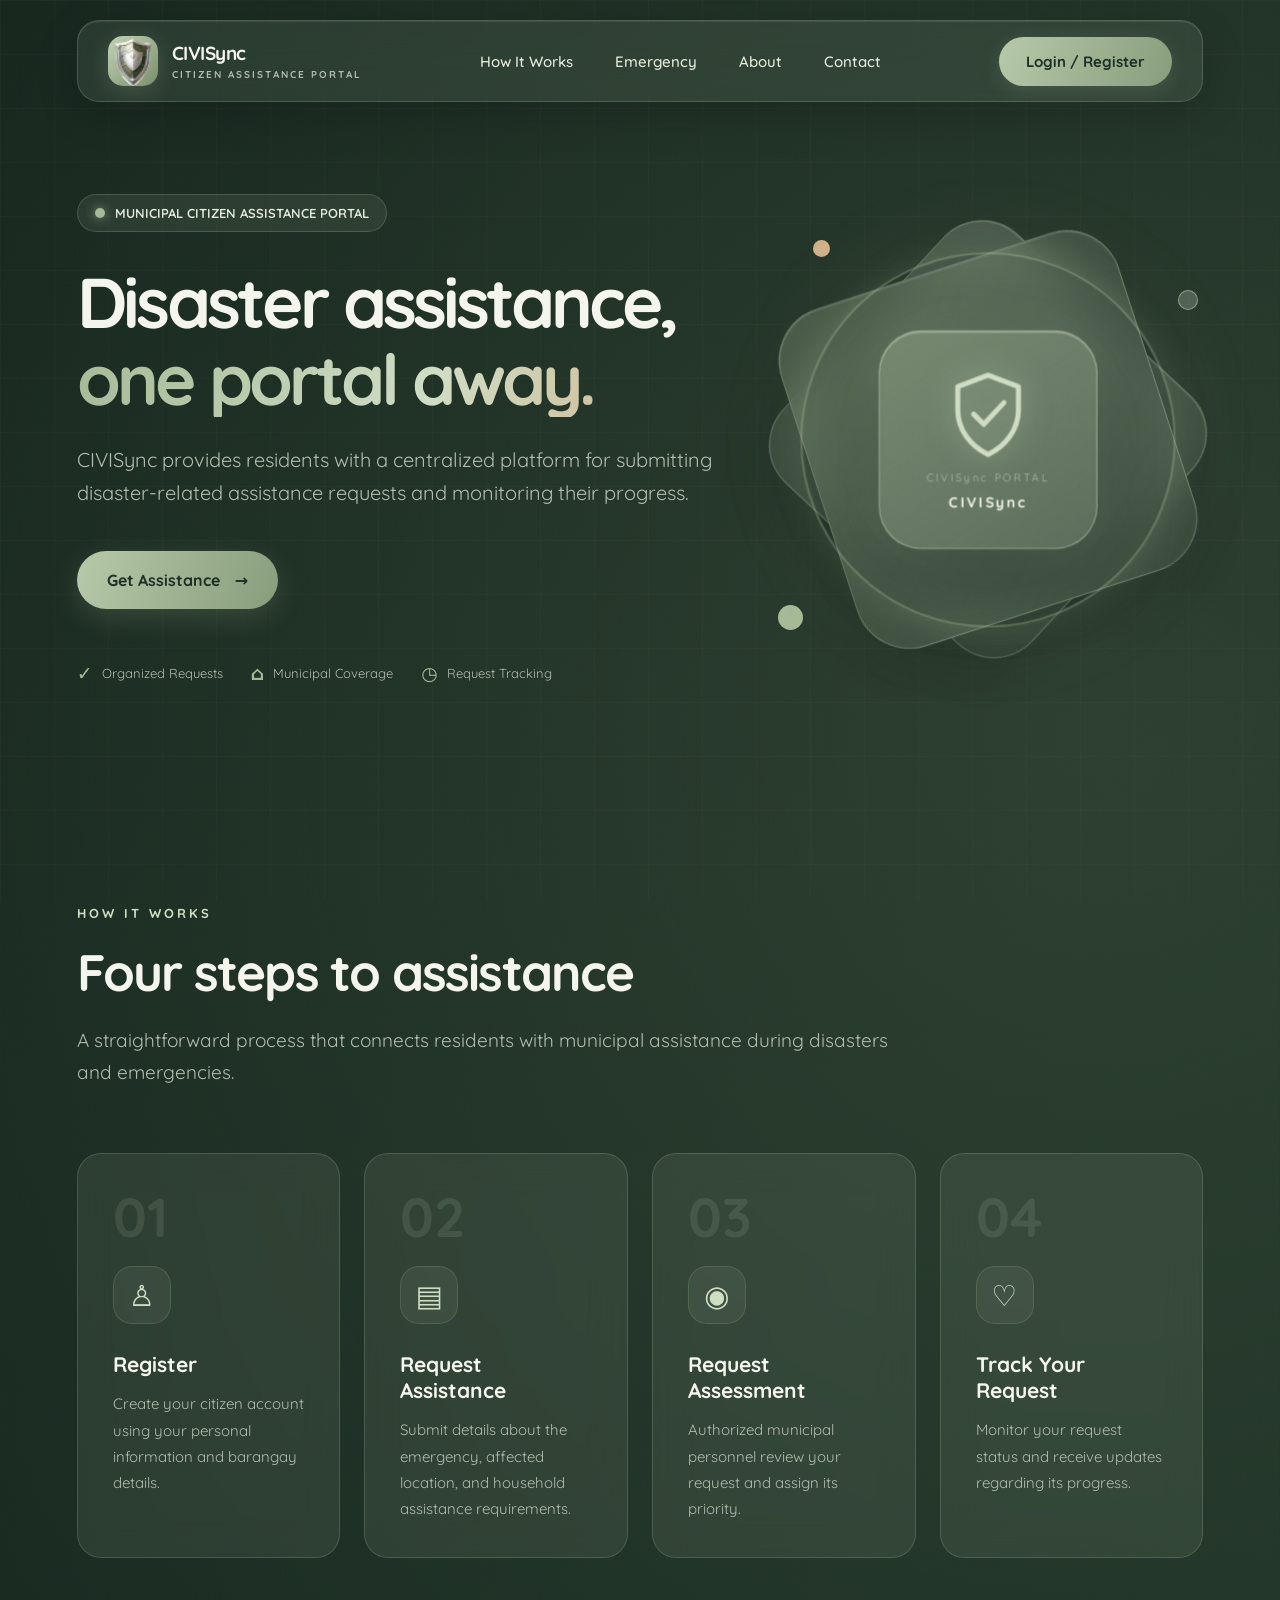
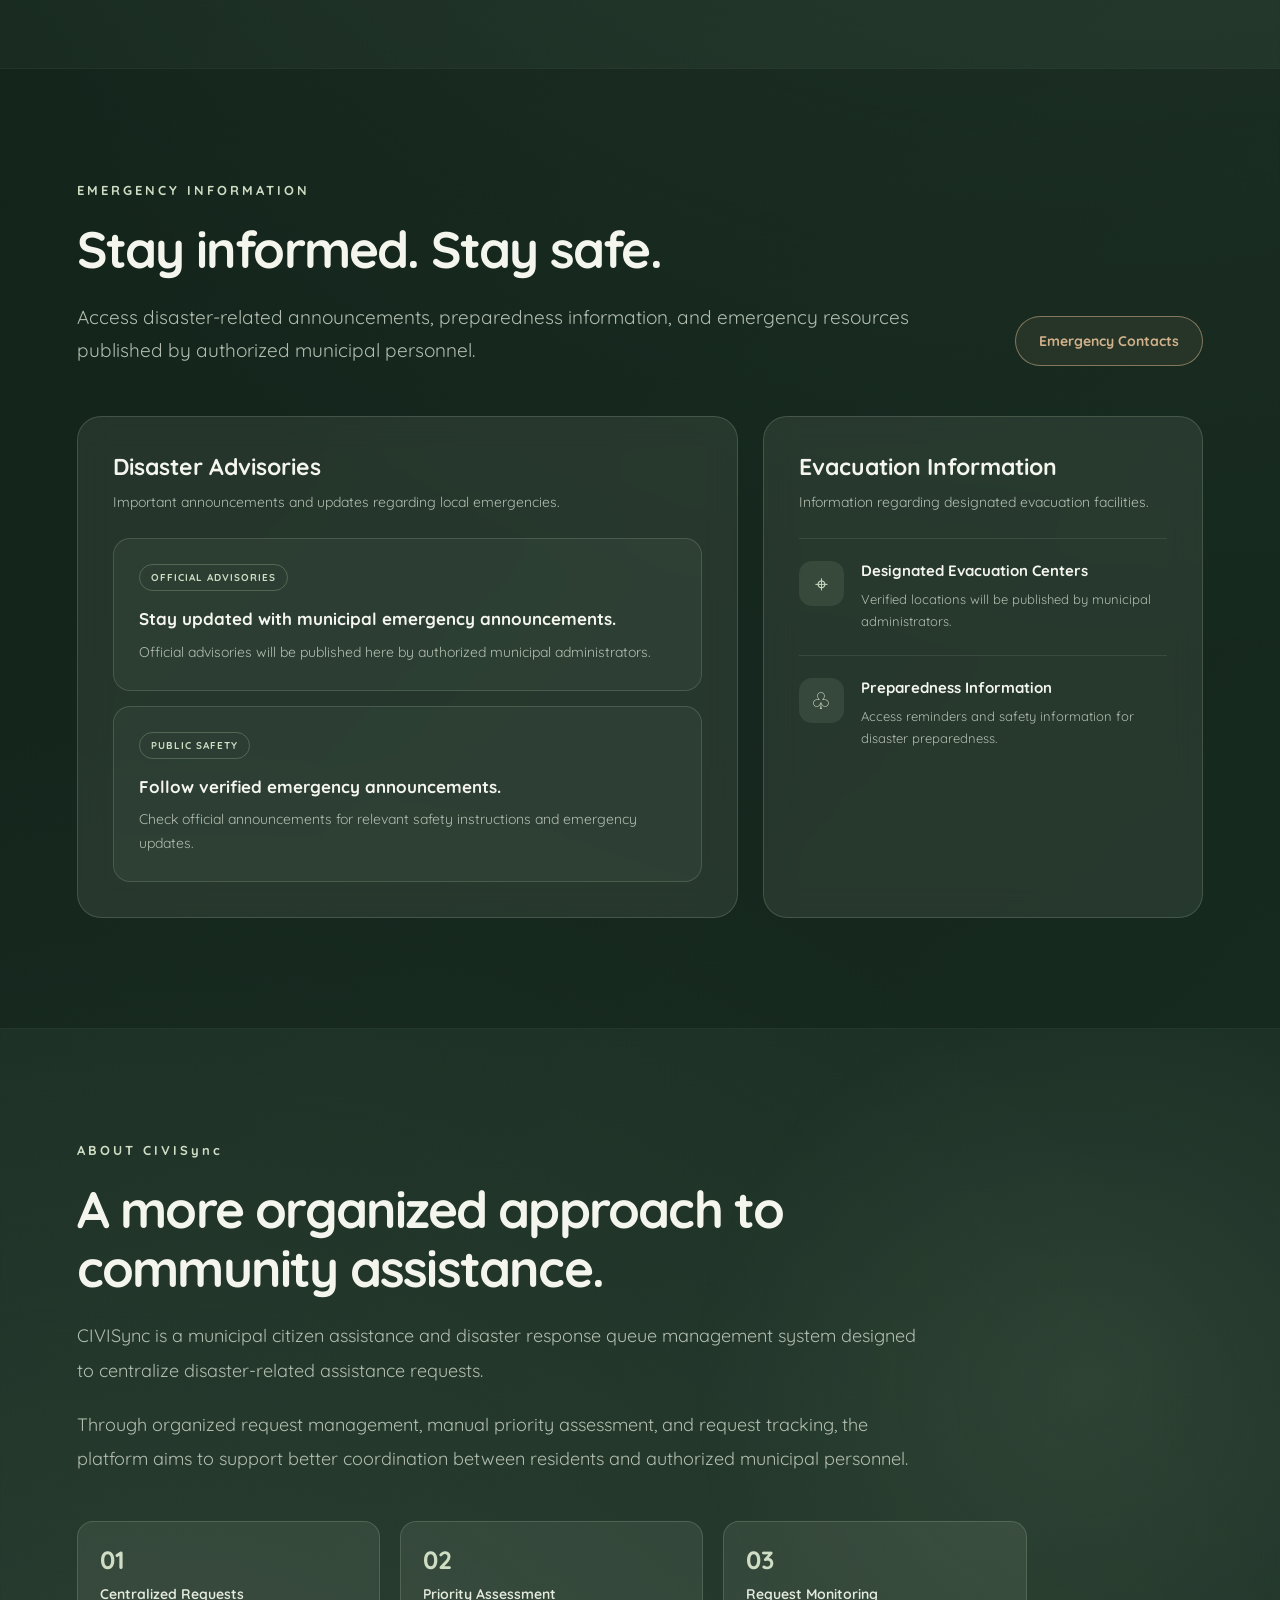
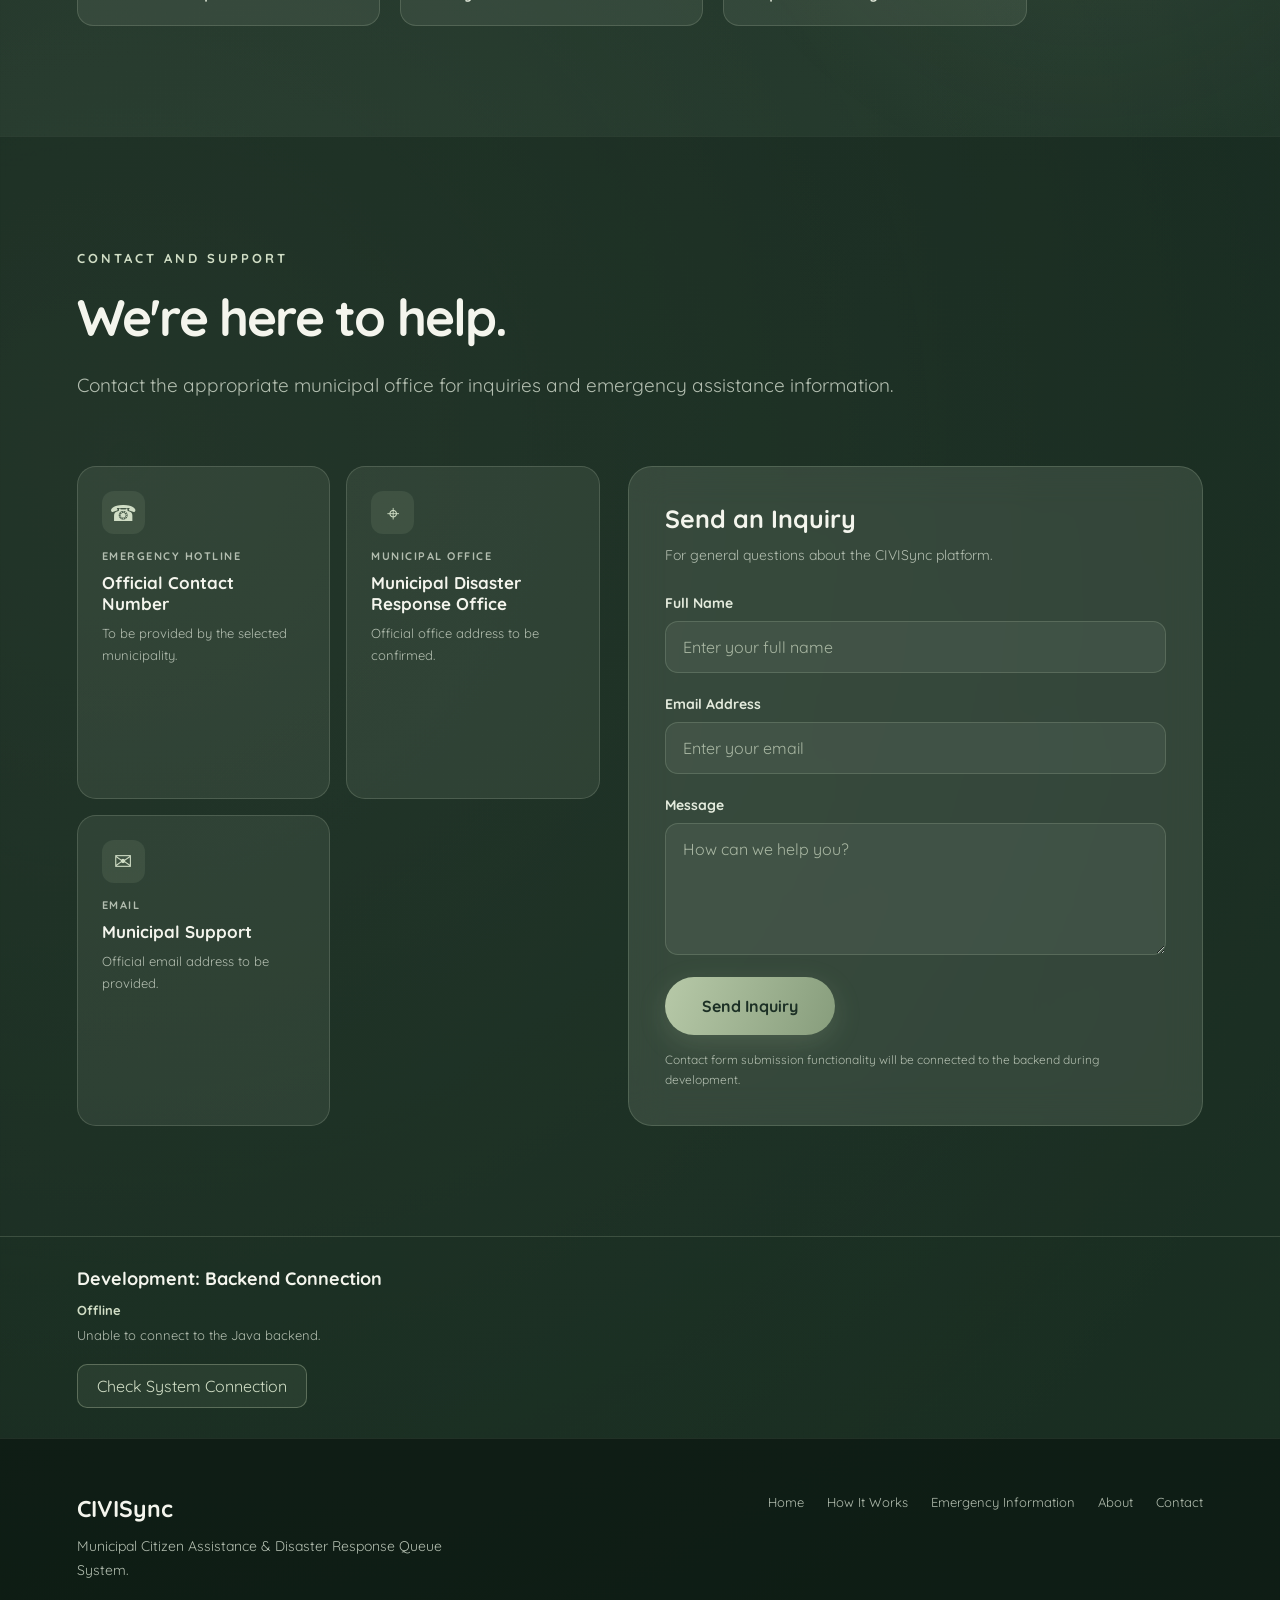
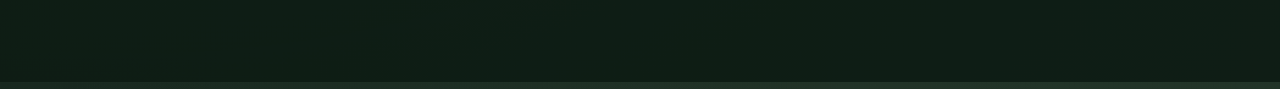
==== commit ff2710a8: "Update index.html" ====
--- a/docs/index.html
+++ b/docs/index.html
@@ -1,34 +1,39 @@
+
 <!DOCTYPE html>
 <html lang="en">
 
 <head>
     <meta charset="UTF-8">
     <meta name="viewport" content="width=device-width, initial-scale=1.0">
-    <meta name="theme-color" content="#14241c">
 
     <meta name="description"
           content="CIVISync - Municipal Citizen Assistance and Disaster Response System">
 
     <title>CIVISync | Citizen Assistance Portal</title>
-
-    <!-- Font -->
-    <link rel="preconnect" href="https://fonts.googleapis.com">
-    <link rel="preconnect" href="https://fonts.gstatic.com" crossorigin>
-    <link href="https://fonts.googleapis.com/css2?family=Quicksand:wght@300..700&display=swap"
-          rel="stylesheet">
-
-    <!-- Favicon -->
-    <link rel="icon" type="image/png" sizes="32x32" href="images/favicon.png">
-    <link rel="apple-touch-icon" href="images/favicon.png">
-
-    <!-- Styles -->
+	
+	<link rel="preconnect" href="https://fonts.googleapis.com">
+	<link rel="preconnect" href="https://fonts.gstatic.com" crossorigin>
+	<link href="https://fonts.googleapis.com/css2?family=Quicksand:wght@300..700&display=swap" rel="stylesheet">
+
+	
+	<!-- LGU Assist Favicon -->
+	<link
+	    rel="icon"
+	    type="image/png"
+	    sizes="32x32"
+	    href="images/favicon.png"
+	>
+
+	<link
+	    rel="apple-touch-icon"
+	    href="images/favicon.png"
+	>
+
+    <!-- CSS -->
     <link rel="stylesheet" href="css/style.css">
 </head>
 
 <body>
-
-    <a href="#main-content" class="skip-link">Skip to main content</a>
-
 
     <!-- =====================================
          HEADER / NAVIGATION
@@ -38,10 +43,13 @@
 
         <div class="header-container">
 
-            <a href="#home" class="brand" aria-label="CIVISync home">
+            <a href="#home" class="brand">
 
                 <div class="brand-icon">
-                    <img src="images/shield-icon.png" alt="" width="50" height="50">
+					<img
+					    src="images/shield-icon.png"
+					    alt="LGU Assist Logo"
+					>
                 </div>
 
                 <div class="brand-text">
@@ -51,25 +59,38 @@
 
             </a>
 
-            <nav class="main-navigation" aria-label="Main navigation">
+
+            <nav class="main-navigation">
+
                 <a href="#how-it-works">How It Works</a>
+
                 <a href="#emergency">Emergency</a>
+
                 <a href="#about">About</a>
+
                 <a href="#contact">Contact</a>
+
             </nav>
 
-            <a href="login.html" class="nav-button">Login / Register</a>
+
+            <a href="login.html" class="nav-button">
+                Login / Register
+            </a>
 
         </div>
 
     </header>
 
 
-    <main id="main-content">
+    <!-- =====================================
+         MAIN CONTENT
+    ====================================== -->
+
+    <main>
 
 
         <!-- =====================================
-             HERO
+             HERO SECTION
         ====================================== -->
 
         <section class="hero-section">
@@ -79,48 +100,53 @@
                 <div class="hero-content">
 
                     <span class="hero-badge">
-                        <span class="status-dot" aria-hidden="true"></span>
+                        <span class="status-dot"></span>
                         MUNICIPAL CITIZEN ASSISTANCE PORTAL
                     </span>
 
+
                     <h1>
                         Disaster assistance,
+
                         <span>one portal away.</span>
                     </h1>
 
+
                     <p class="hero-description">
-                        CIVISync provides residents with a centralized platform
-                        for submitting disaster-related assistance requests
+
+                        CIVISync provides residents with a
+                        centralized platform for submitting
+                        disaster-related assistance requests
                         and monitoring their progress.
+
                     </p>
+
 
                     <div class="hero-actions">
 
                         <a href="login.html" class="primary-button">
                             Get Assistance
-                            <span aria-hidden="true">→</span>
+                            <span>→</span>
                         </a>
 
-                        <a href="login.html" class="secondary-button">
-                            Login / Register
-                        </a>
 
                     </div>
 
+
                     <div class="hero-highlights">
 
                         <div class="highlight-item">
-                            <span aria-hidden="true">✓</span>
+                            <span>✓</span>
                             Organized Requests
                         </div>
 
                         <div class="highlight-item">
-                            <span aria-hidden="true">⌂</span>
+                            <span>⌂</span>
                             Municipal Coverage
                         </div>
 
                         <div class="highlight-item">
-                            <span aria-hidden="true">◷</span>
+                            <span>◷</span>
                             Request Tracking
                         </div>
 
@@ -129,56 +155,78 @@
                 </div>
 
 
-                <!-- Decorative 3D parallax emblem -->
-
-                <div class="hero-visual" id="heroVisual" aria-hidden="true">
-
-                    <div class="visual-circle" id="heroEmblem">
-
-                        <div class="visual-card card-back"></div>
-
-                        <div class="visual-card card-middle"></div>
-
-                        <div class="visual-card card-front">
-
-                            <div class="shield-symbol">
-                                <svg viewBox="0 0 64 64" width="76" height="76" fill="none"
-                                     xmlns="http://www.w3.org/2000/svg">
-
-                                    <path d="M32 5L53 13V29C53 43 44 54 32 60C20 54 11 43 11 29V13L32 5Z"
-                                          stroke="currentColor"
-                                          stroke-width="3.5"
-                                          stroke-linejoin="round"/>
-
-                                    <path d="M22 32L29 39L43 24"
-                                          stroke="currentColor"
-                                          stroke-width="3.5"
-                                          stroke-linecap="round"
-                                          stroke-linejoin="round"/>
-
-                                </svg>
-                            </div>
-
-                            <p>CIVISync PORTAL</p>
-                            <strong>CIVISync</strong>
-
-                        </div>
-
-                    </div>
-
-                    <span class="floating-dot dot-one"></span>
-                    <span class="floating-dot dot-two"></span>
-                    <span class="floating-dot dot-three"></span>
-
-                </div>
+                <!-- Decorative Hero Illustration -->
+
+
+<!-- Parallax 3D Emblem -->
+
+<div class="hero-visual" id="heroVisual" aria-hidden="true">
+
+    <div class="visual-circle" id="heroEmblem">
+
+        <!-- Back glass layer -->
+        <div class="visual-card card-back"></div>
+
+        <!-- Middle glass layer -->
+        <div class="visual-card card-middle"></div>
+
+        <!-- Central emblem -->
+        <div class="visual-card card-front">
+
+            <div class="shield-symbol">
+
+                <svg
+                    viewBox="0 0 64 64"
+                    width="76"
+                    height="76"
+                    fill="none"
+                    xmlns="http://www.w3.org/2000/svg">
+
+                    <path
+                        d="M32 5L53 13V29C53 43 44 54 32 60C20 54 11 43 11 29V13L32 5Z"
+                        stroke="#D0DDC5"
+                        stroke-width="3.5"
+                        stroke-linejoin="round"/>
+
+                    <path
+                        d="M22 32L29 39L43 24"
+                        stroke="#D0DDC5"
+                        stroke-width="3.5"
+                        stroke-linecap="round"
+                        stroke-linejoin="round"/>
+
+                </svg>
 
             </div>
 
+            <p>CIVISync PORTAL</p>
+
+            <strong>CIVISync</strong>
+
+        </div>
+
+    </div>
+
+
+    <!-- Floating particles -->
+
+    <span class="floating-dot dot-one"></span>
+
+    <span class="floating-dot dot-two"></span>
+
+    <span class="floating-dot dot-three"></span>
+
+</div>
+
+
+            </div>
+
         </section>
 
 
+
         <!-- =====================================
-             HOW IT WORKS
+             HOW IT WORKS SECTION
         ====================================== -->
 
         <section class="content-section" id="how-it-works">
@@ -187,60 +235,111 @@
 
                 <div class="section-heading">
 
-                    <span class="section-label">HOW IT WORKS</span>
+                    <span class="section-label">
+                        HOW IT WORKS
+                    </span>
 
                     <h2>Four steps to assistance</h2>
 
                     <p>
-                        A straightforward process that connects residents
-                        with municipal assistance during disasters and
-                        emergencies.
+                        A straightforward process that connects
+                        residents with municipal assistance
+                        during disasters and emergencies.
                     </p>
 
                 </div>
 
+
                 <div class="steps-container">
 
+
+                    <!-- STEP 1 -->
+
                     <article class="step-card">
-                        <span class="step-number" aria-hidden="true">01</span>
-                        <div class="step-icon" aria-hidden="true">♙</div>
+
+                        <span class="step-number">01</span>
+
+                        <div class="step-icon">
+                            ♙
+                        </div>
+
                         <h3>Register</h3>
+
                         <p>
-                            Create your citizen account using your personal
-                            information and barangay details.
+                            Create your citizen account using
+                            your personal information and
+                            barangay details.
                         </p>
+
                     </article>
 
+
+
+                    <!-- STEP 2 -->
+
                     <article class="step-card">
-                        <span class="step-number" aria-hidden="true">02</span>
-                        <div class="step-icon" aria-hidden="true">▤</div>
+
+                        <span class="step-number">02</span>
+
+                        <div class="step-icon">
+                            ▤
+                        </div>
+
                         <h3>Request Assistance</h3>
+
                         <p>
-                            Submit details about the emergency, affected
-                            location, and household assistance requirements.
+                            Submit details about the emergency,
+                            affected location, and household
+                            assistance requirements.
                         </p>
+
                     </article>
 
+
+
+                    <!-- STEP 3 -->
+
                     <article class="step-card">
-                        <span class="step-number" aria-hidden="true">03</span>
-                        <div class="step-icon" aria-hidden="true">◉</div>
+
+                        <span class="step-number">03</span>
+
+                        <div class="step-icon">
+                            ◉
+                        </div>
+
                         <h3>Request Assessment</h3>
+
                         <p>
-                            Authorized municipal personnel review your request
-                            and assign its priority.
+                            Authorized municipal personnel
+                            review your request and assign
+                            its priority.
                         </p>
+
                     </article>
 
+
+
+                    <!-- STEP 4 -->
+
                     <article class="step-card">
-                        <span class="step-number" aria-hidden="true">04</span>
-                        <div class="step-icon" aria-hidden="true">♡</div>
+
+                        <span class="step-number">04</span>
+
+                        <div class="step-icon">
+                            ♡
+                        </div>
+
                         <h3>Track Your Request</h3>
+
                         <p>
-                            Monitor your request status and receive updates
-                            regarding its progress.
+                            Monitor your request status and
+                            receive updates regarding its
+                            progress.
                         </p>
+
                     </article>
 
+
                 </div>
 
             </div>
@@ -248,11 +347,13 @@
         </section>
 
 
+
         <!-- =====================================
-             EMERGENCY INFORMATION
+             EMERGENCY INFORMATION SECTION
         ====================================== -->
 
-        <section class="content-section emergency-section" id="emergency">
+        <section class="content-section emergency-section"
+                 id="emergency">
 
             <div class="section-container">
 
@@ -260,14 +361,17 @@
 
                     <div>
 
-                        <span class="section-label">EMERGENCY INFORMATION</span>
+                        <span class="section-label">
+                            EMERGENCY INFORMATION
+                        </span>
 
                         <h2>Stay informed. Stay safe.</h2>
 
                         <p>
                             Access disaster-related announcements,
-                            preparedness information, and emergency resources
-                            published by authorized municipal personnel.
+                            preparedness information, and
+                            emergency resources published
+                            by authorized municipal personnel.
                         </p>
 
                     </div>
@@ -278,74 +382,125 @@
 
                 </div>
 
+
                 <div class="emergency-content">
 
-                    <!-- Disaster advisories -->
+
+                    <!-- DISASTER ADVISORIES -->
 
                     <div class="advisory-panel">
 
                         <h3>Disaster Advisories</h3>
 
                         <p class="panel-description">
-                            Important announcements and updates regarding
-                            local emergencies.
+                            Important announcements and
+                            updates regarding local emergencies.
                         </p>
 
+
                         <article class="advisory-card">
-                            <span class="advisory-tag">OFFICIAL ADVISORIES</span>
-                            <h4>Stay updated with municipal emergency announcements.</h4>
+
+                            <span class="advisory-tag">
+                                OFFICIAL ADVISORIES
+                            </span>
+
+                            <h4>
+                                Stay updated with municipal
+                                emergency announcements.
+                            </h4>
+
                             <p>
-                                Official advisories will be published here by
-                                authorized municipal administrators.
+                                Official advisories will be
+                                published here by authorized
+                                municipal administrators.
                             </p>
+
                         </article>
 
+
                         <article class="advisory-card">
-                            <span class="advisory-tag">PUBLIC SAFETY</span>
-                            <h4>Follow verified emergency announcements.</h4>
+
+                            <span class="advisory-tag">
+                                PUBLIC SAFETY
+                            </span>
+
+                            <h4>
+                                Follow verified emergency
+                                announcements.
+                            </h4>
+
                             <p>
-                                Check official announcements for relevant
-                                safety instructions and emergency updates.
+                                Check official announcements
+                                for relevant safety instructions
+                                and emergency updates.
                             </p>
+
                         </article>
 
                     </div>
 
-                    <!-- Evacuation information -->
+
+
+                    <!-- EVACUATION INFORMATION -->
 
                     <div class="evacuation-panel">
 
                         <h3>Evacuation Information</h3>
 
                         <p class="panel-description">
-                            Information regarding designated evacuation
-                            facilities.
+                            Information regarding designated
+                            evacuation facilities.
                         </p>
 
+
                         <div class="information-item">
-                            <span class="information-icon" aria-hidden="true">⌖</span>
+
+                            <span class="information-icon">
+                                ⌖
+                            </span>
+
                             <div>
-                                <strong>Designated Evacuation Centers</strong>
+
+                                <strong>
+                                    Designated Evacuation Centers
+                                </strong>
+
                                 <p>
-                                    Verified locations will be published by
-                                    municipal administrators.
+                                    Verified locations will be
+                                    published by municipal
+                                    administrators.
                                 </p>
+
                             </div>
-                        </div>
+
+                        </div>
+
 
                         <div class="information-item">
-                            <span class="information-icon" aria-hidden="true">♧</span>
+
+                            <span class="information-icon">
+                                ♧
+                            </span>
+
                             <div>
-                                <strong>Preparedness Information</strong>
+
+                                <strong>
+                                    Preparedness Information
+                                </strong>
+
                                 <p>
-                                    Access reminders and safety information
-                                    for disaster preparedness.
+                                    Access reminders and safety
+                                    information for disaster
+                                    preparedness.
                                 </p>
+
                             </div>
+
                         </div>
 
                     </div>
 
+
                 </div>
 
             </div>
@@ -353,32 +508,49 @@
         </section>
 
 
+
         <!-- =====================================
-             ABOUT
+             ABOUT SECTION
         ====================================== -->
 
-        <section class="content-section about-section" id="about">
+        <section class="content-section about-section"
+                 id="about">
 
             <div class="section-container">
 
                 <div class="about-content">
 
-                    <span class="section-label">ABOUT CIVISYNC</span>
-
-                    <h2>A more organized approach to community assistance.</h2>
+                    <span class="section-label">
+                        ABOUT CIVISync
+                    </span>
+
+                    <h2>
+                        A more organized approach
+                        to community assistance.
+                    </h2>
 
                     <p>
-                        CIVISync is a municipal citizen assistance and
-                        disaster response queue management system designed
-                        to centralize disaster-related assistance requests.
+
+                        CIVISync is a municipal citizen
+                        assistance and disaster response
+                        queue management system designed
+                        to centralize disaster-related
+                        assistance requests.
+
                     </p>
 
+
                     <p>
-                        Through organized request management, manual priority
-                        assessment, and request tracking, the platform aims
-                        to support better coordination between residents and
-                        authorized municipal personnel.
+
+                        Through organized request management,
+                        manual priority assessment, and
+                        request tracking, the platform aims
+                        to support better coordination
+                        between residents and authorized
+                        municipal personnel.
+
                     </p>
+
 
                     <div class="about-highlights">
 
@@ -406,111 +578,179 @@
         </section>
 
 
+
         <!-- =====================================
-             CONTACT
+             CONTACT SECTION
         ====================================== -->
 
-        <section class="content-section contact-section" id="contact">
+        <section class="content-section contact-section"
+                 id="contact">
 
             <div class="section-container">
 
                 <div class="section-heading">
 
-                    <span class="section-label">CONTACT AND SUPPORT</span>
+                    <span class="section-label">
+                        CONTACT AND SUPPORT
+                    </span>
 
                     <h2>We're here to help.</h2>
 
                     <p>
-                        Contact the appropriate municipal office for
-                        inquiries and emergency assistance information.
+                        Contact the appropriate municipal
+                        office for inquiries and emergency
+                        assistance information.
                     </p>
 
                 </div>
 
+
                 <div class="contact-content">
 
-                    <!-- Municipal contact information -->
+
+                    <!-- MUNICIPAL CONTACT INFORMATION -->
 
                     <div class="contact-information">
 
                         <div class="contact-card">
-                            <span class="contact-icon" aria-hidden="true">☎</span>
+
+                            <span class="contact-icon">
+                                ☎
+                            </span>
+
                             <div>
+
                                 <small>EMERGENCY HOTLINE</small>
+
                                 <h3>Official Contact Number</h3>
-                                <p>To be provided by the selected municipality.</p>
+
+                                <p>
+                                    To be provided by the
+                                    selected municipality.
+                                </p>
+
                             </div>
-                        </div>
+
+                        </div>
+
 
                         <div class="contact-card">
-                            <span class="contact-icon" aria-hidden="true">⌖</span>
+
+                            <span class="contact-icon">
+                                ⌖
+                            </span>
+
                             <div>
+
                                 <small>MUNICIPAL OFFICE</small>
+
                                 <h3>Municipal Disaster Response Office</h3>
-                                <p>Official office address to be confirmed.</p>
+
+                                <p>
+                                    Official office address
+                                    to be confirmed.
+                                </p>
+
                             </div>
-                        </div>
+
+                        </div>
+
 
                         <div class="contact-card">
-                            <span class="contact-icon" aria-hidden="true">✉</span>
+
+                            <span class="contact-icon">
+                                ✉
+                            </span>
+
                             <div>
+
                                 <small>EMAIL</small>
+
                                 <h3>Municipal Support</h3>
-                                <p>Official email address to be provided.</p>
+
+                                <p>
+                                    Official email address
+                                    to be provided.
+                                </p>
+
                             </div>
+
                         </div>
 
                     </div>
 
-                    <!-- Contact form -->
+
+                    <!-- CONTACT FORM -->
 
                     <div class="contact-form-panel">
 
                         <h3>Send an Inquiry</h3>
 
-                        <p>For general questions about the CIVISync platform.</p>
+                        <p>
+                            For general questions about
+                            the CIVISync platform.
+                        </p>
+
 
                         <form id="contactForm">
 
-                            <label for="contactName">Full Name</label>
-                            <input type="text"
-                                   id="contactName"
-                                   name="name"
-                                   placeholder="Enter your full name"
-                                   autocomplete="name"
-                                   required>
-
-                            <label for="contactEmail">Email Address</label>
-                            <input type="email"
-                                   id="contactEmail"
-                                   name="email"
-                                   placeholder="Enter your email"
-                                   autocomplete="email"
-                                   required>
-
-                            <label for="contactMessage">Message</label>
-                            <textarea id="contactMessage"
-                                      name="message"
-                                      placeholder="How can we help you?"
-                                      rows="5"
-                                      required></textarea>
-
-                            <button type="submit" class="primary-button">
+                            <label for="contactName">
+                                Full Name
+                            </label>
+
+                            <input
+                                type="text"
+                                id="contactName"
+                                name="name"
+                                placeholder="Enter your full name"
+                                required
+                            >
+
+
+                            <label for="contactEmail">
+                                Email Address
+                            </label>
+
+                            <input
+                                type="email"
+                                id="contactEmail"
+                                name="email"
+                                placeholder="Enter your email"
+                                required
+                            >
+
+
+                            <label for="contactMessage">
+                                Message
+                            </label>
+
+                            <textarea
+                                id="contactMessage"
+                                name="message"
+                                placeholder="How can we help you?"
+                                rows="5"
+                                required
+                            ></textarea>
+
+
+                            <button type="submit"
+                                    class="primary-button">
+
                                 Send Inquiry
+
                             </button>
 
                             <p class="form-note">
-                                Contact form submission will be connected to
-                                the backend during development.
+                                Contact form submission
+                                functionality will be connected
+                                to the backend during development.
                             </p>
 
-                            <p class="form-status" id="contactStatus"
-                               role="status" aria-live="polite"></p>
-
                         </form>
 
                     </div>
 
+
                 </div>
 
             </div>
@@ -519,8 +759,10 @@
 
 
         <!-- =====================================
-             DEVELOPMENT: BACKEND CONNECTION TEST
-             Temporary. Remove before final deployment.
+             DEVELOPMENT BACKEND CONNECTION TEST
+
+             Temporary section for development.
+             Can be removed before final deployment.
         ====================================== -->
 
         <section class="system-test-section">
@@ -529,19 +771,29 @@
 
                 <h3>Development: Backend Connection</h3>
 
-                <p id="backendStatus" role="status" aria-live="polite">Checking...</p>
-
-                <p id="backendMessage">Connecting to Java backend...</p>
-
-                <button type="button" onclick="checkConnection()">
+                <p id="backendStatus">
+                    Checking...
+                </p>
+
+                <p id="backendMessage">
+                    Connecting to Java backend...
+                </p>
+
+                <button
+                    type="button"
+                    onclick="checkConnection()">
+
                     Check System Connection
+
                 </button>
 
             </div>
 
         </section>
 
+
     </main>
+
 
 
     <!-- =====================================
@@ -559,27 +811,44 @@
                     <strong>CIVISync</strong>
 
                     <p>
-                        Municipal Citizen Assistance &amp; Disaster Response
-                        Queue System.
+                        Municipal Citizen Assistance &
+                        Disaster Response Queue System.
                     </p>
 
                 </div>
 
-                <nav class="footer-links" aria-label="Footer navigation">
+
+                <div class="footer-links">
+
                     <a href="#home">Home</a>
-                    <a href="#how-it-works">How It Works</a>
-                    <a href="#emergency">Emergency Information</a>
+
+                    <a href="#how-it-works">
+                        How It Works
+                    </a>
+
+                    <a href="#emergency">
+                        Emergency Information
+                    </a>
+
                     <a href="#about">About</a>
+
                     <a href="#contact">Contact</a>
-                </nav>
+
+                </div>
 
             </div>
 
+
             <div class="footer-bottom">
 
-                <p>© 2026 CIVISync. All rights reserved.</p>
-
-                <p>Designed for municipal citizen assistance and disaster response.</p>
+                <p>
+                    © 2026 CIVISync. All rights reserved.
+                </p>
+
+                <p>
+                    Designed for municipal citizen assistance
+                    and disaster response.
+                </p>
 
             </div>
 
@@ -588,7 +857,9 @@
     </footer>
 
 
-    <script src="js/home.js" defer></script>
+    <!-- JAVASCRIPT -->
+
+    <script src="js/home.js"></script>
 
 </body>
 
--- a/docs/css/style.css
+++ b/docs/css/style.css
@@ -47,7 +47,19 @@
     --sand: #d0b18a;
 
     --card-radius: 24px;
+    --small-radius: 12px;
     --content-width: 1430px;
+
+    /* Legacy aliases: other pages (auth.css, admin) may still use
+       the original variable names. Remove once those are migrated. */
+    --navy-dark: var(--forest-dark);
+    --navy: var(--forest);
+    --navy-light: var(--forest-light);
+    --teal: var(--sage);
+    --teal-light: var(--sage-light);
+    --teal-dark: var(--sage-dark);
+    --white: var(--ivory);
+    --orange: var(--sand);
 
     --ease-out: cubic-bezier(0.2, 0.65, 0.3, 1);
 }
